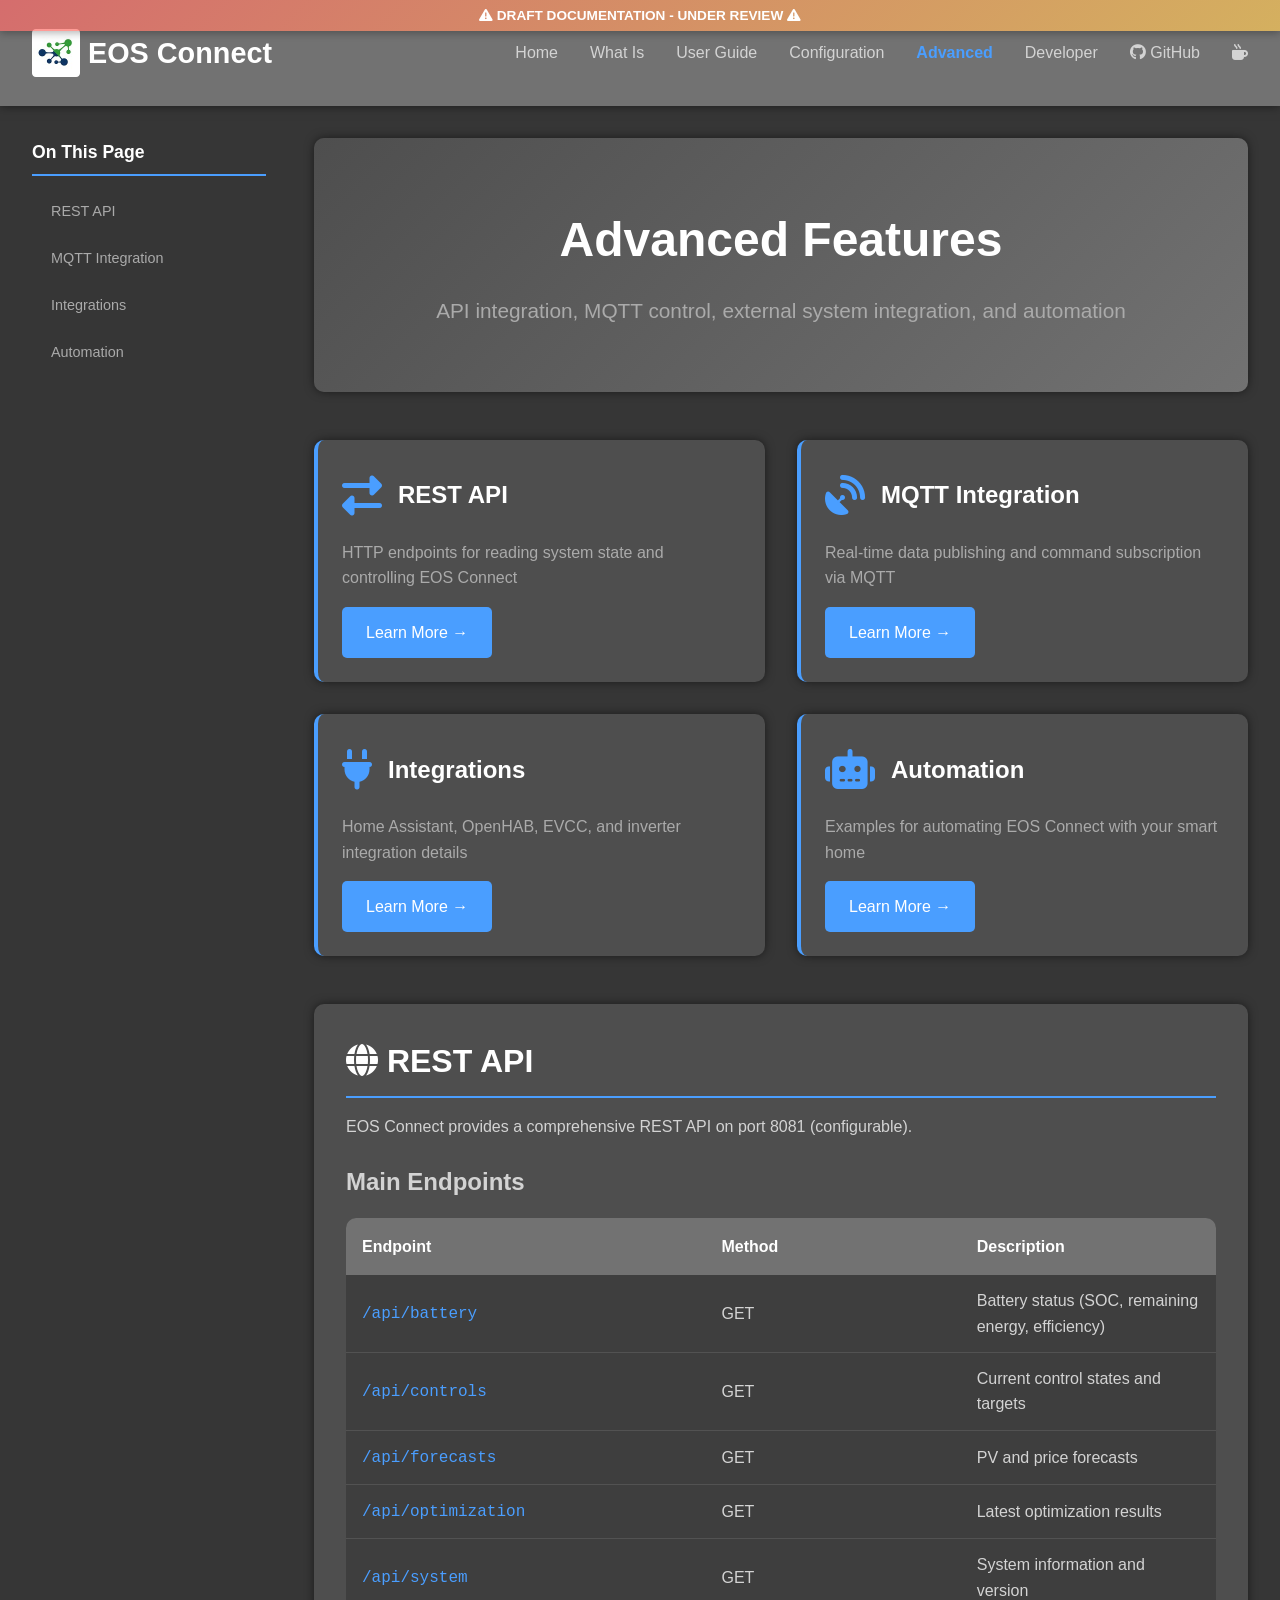
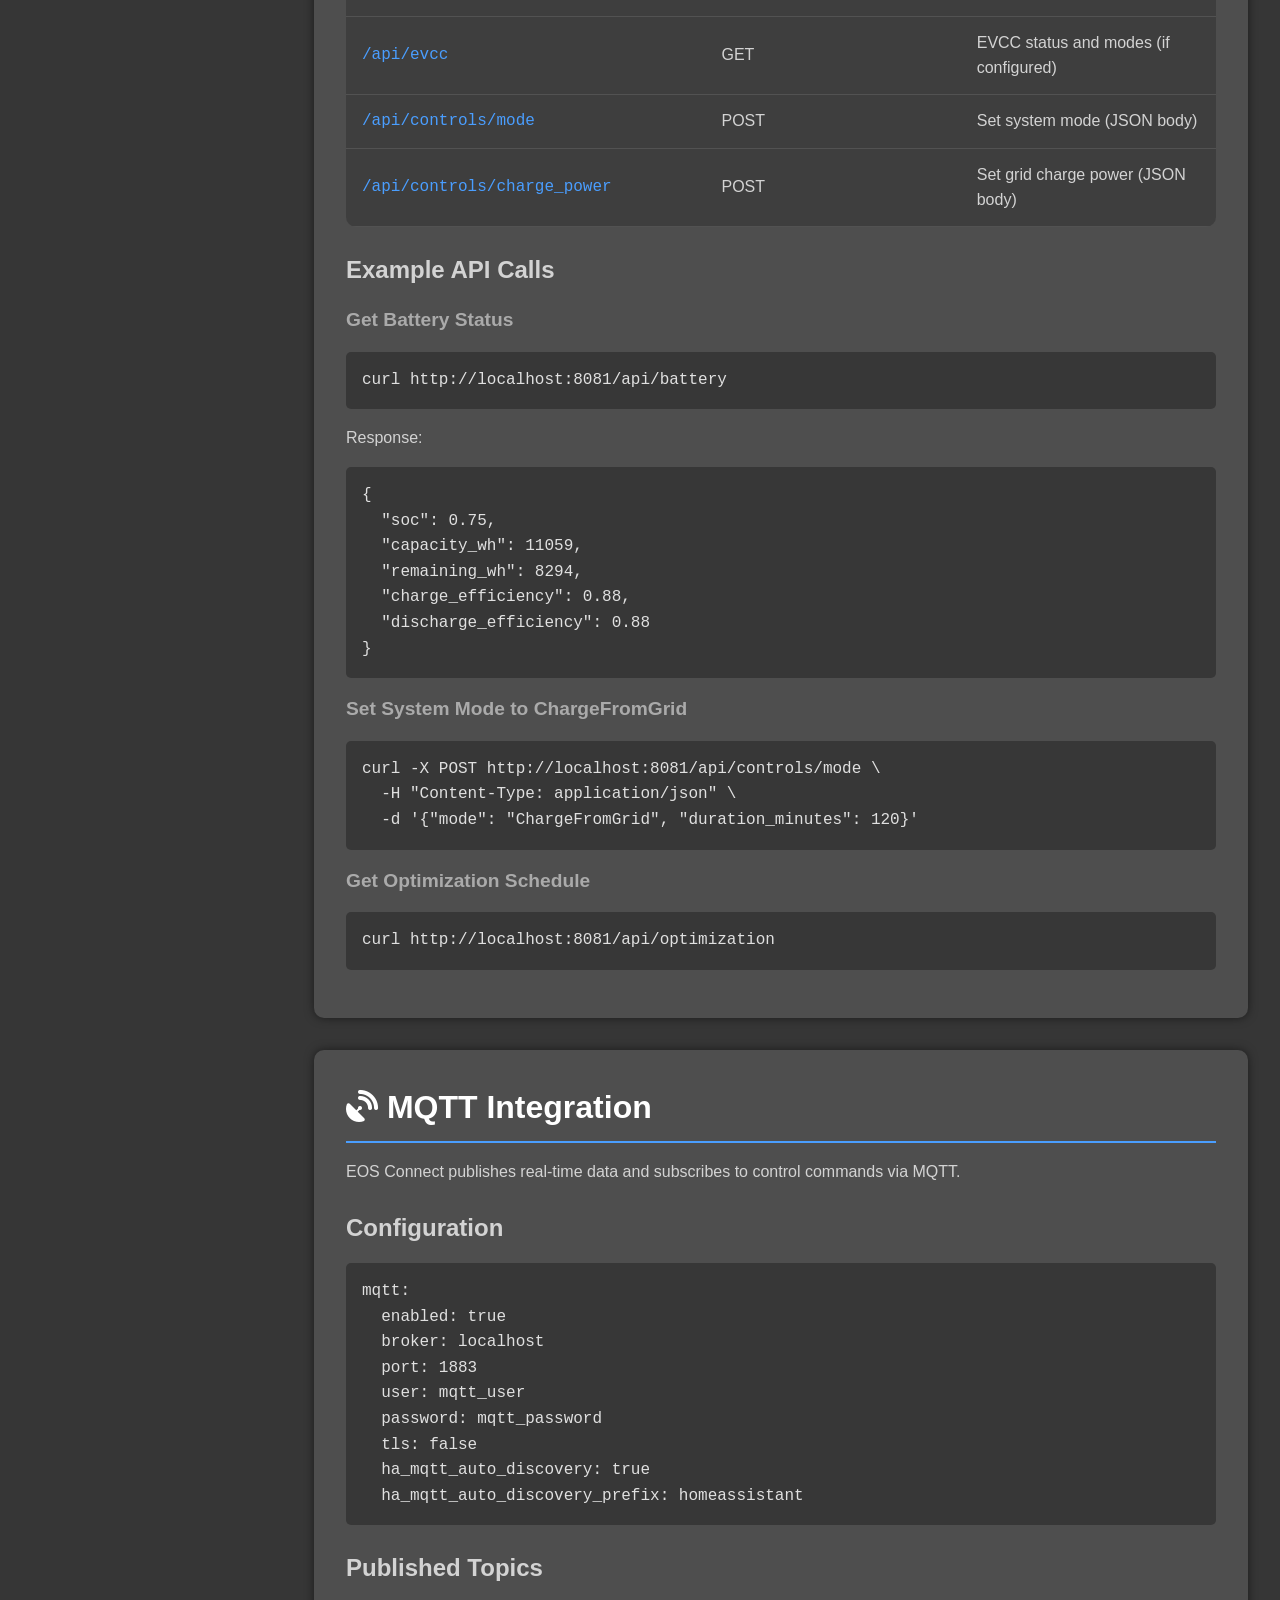
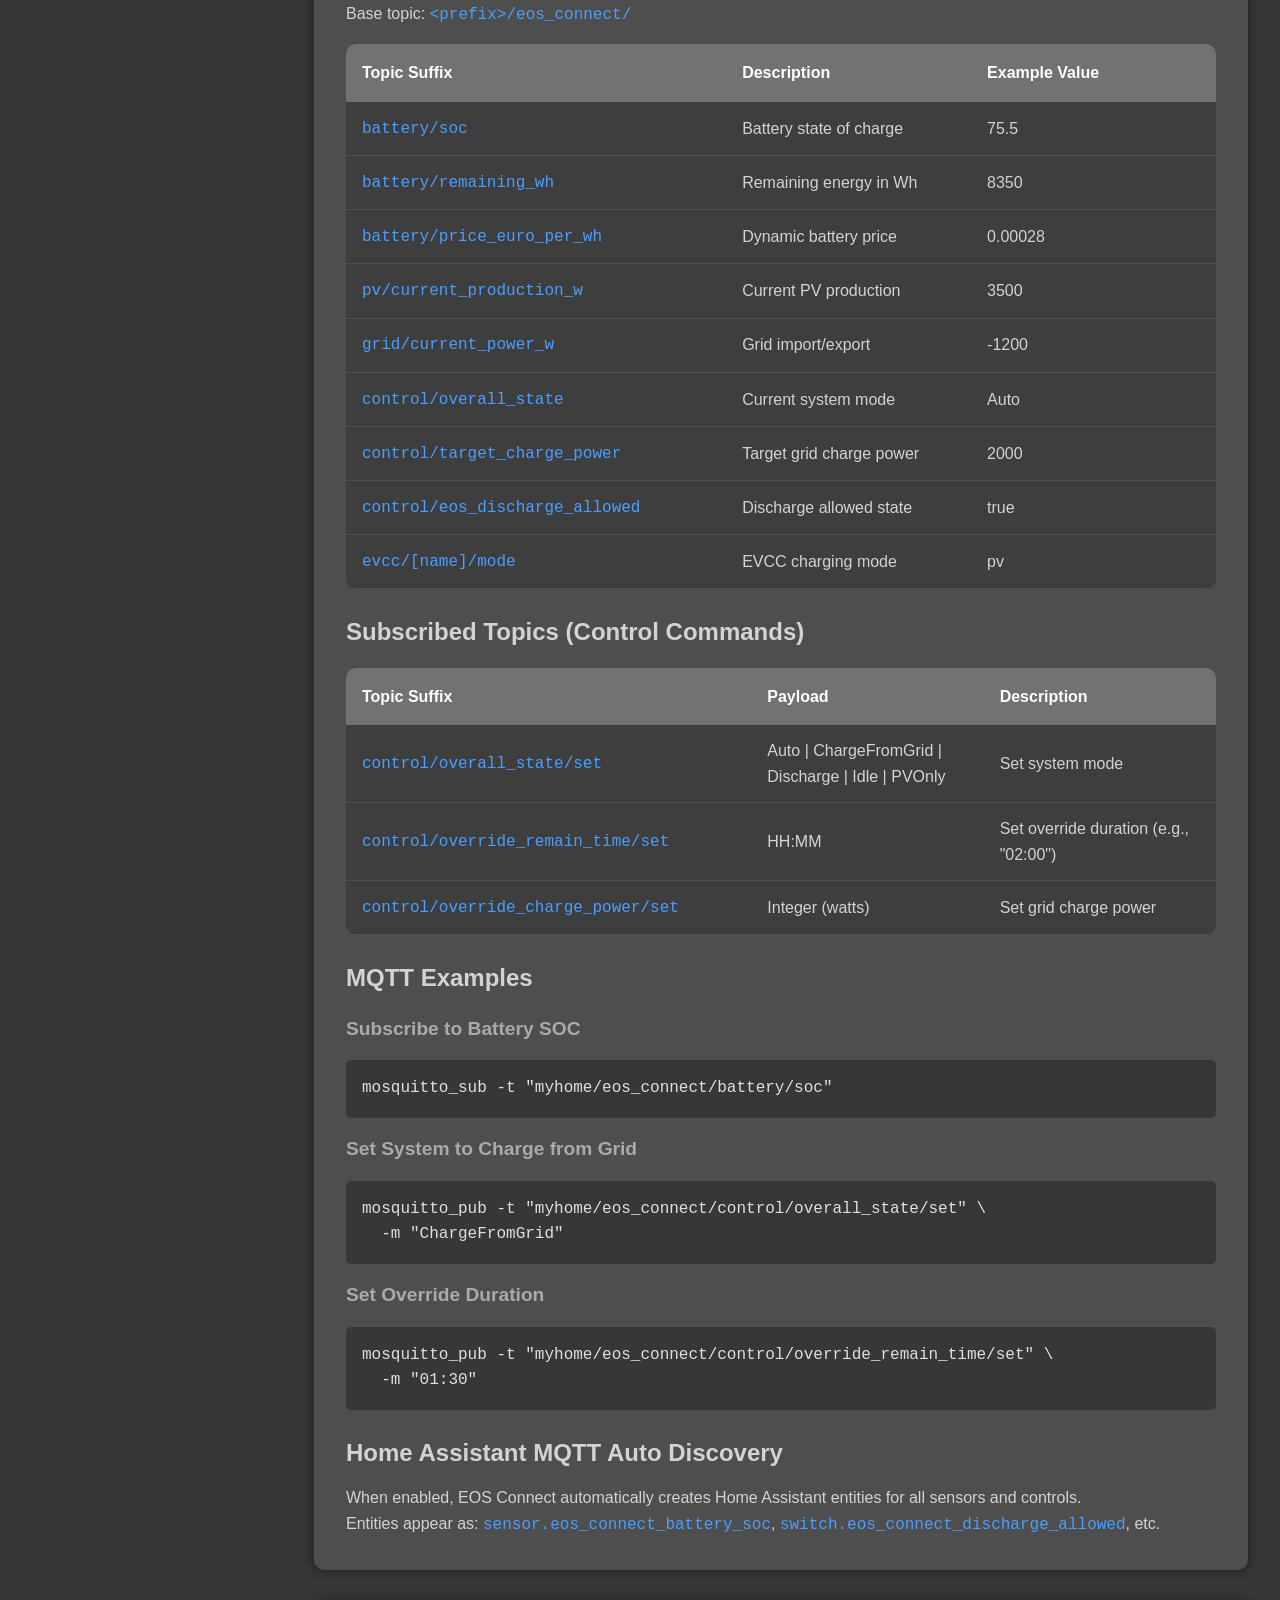
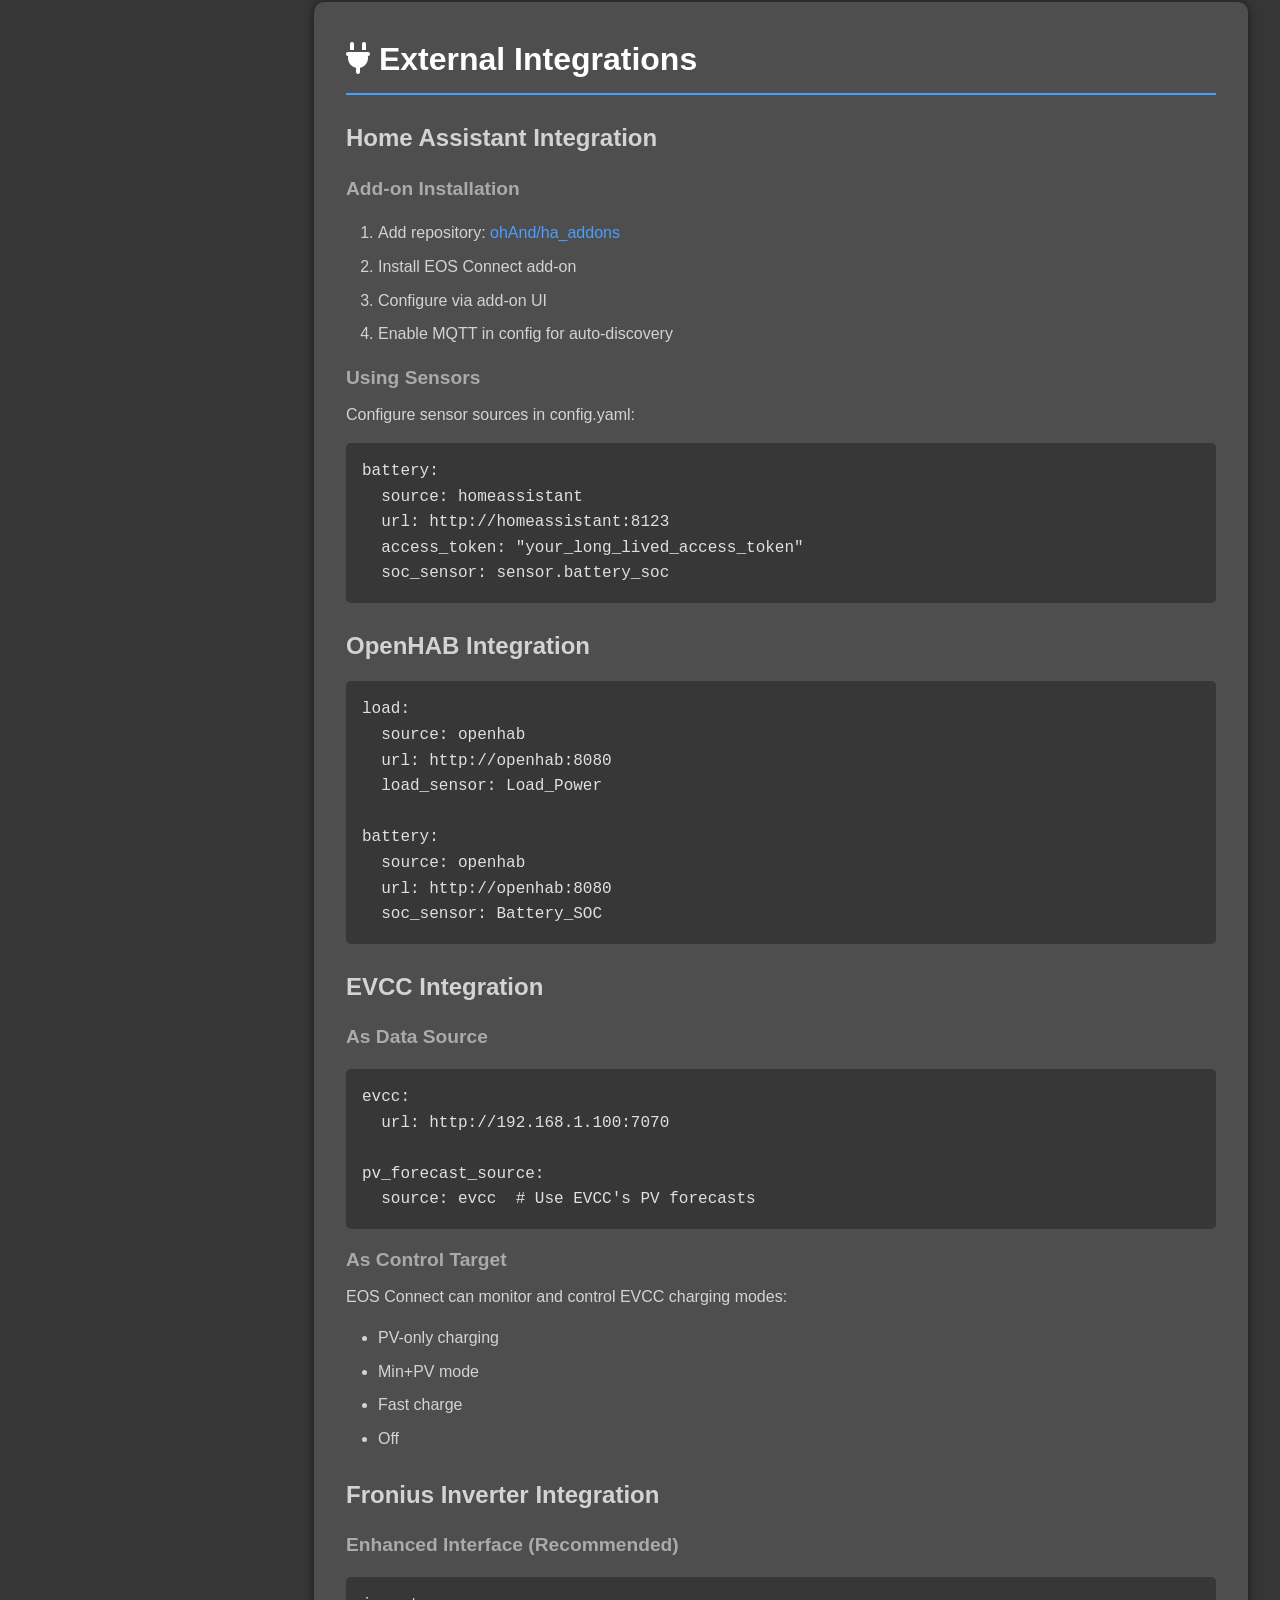
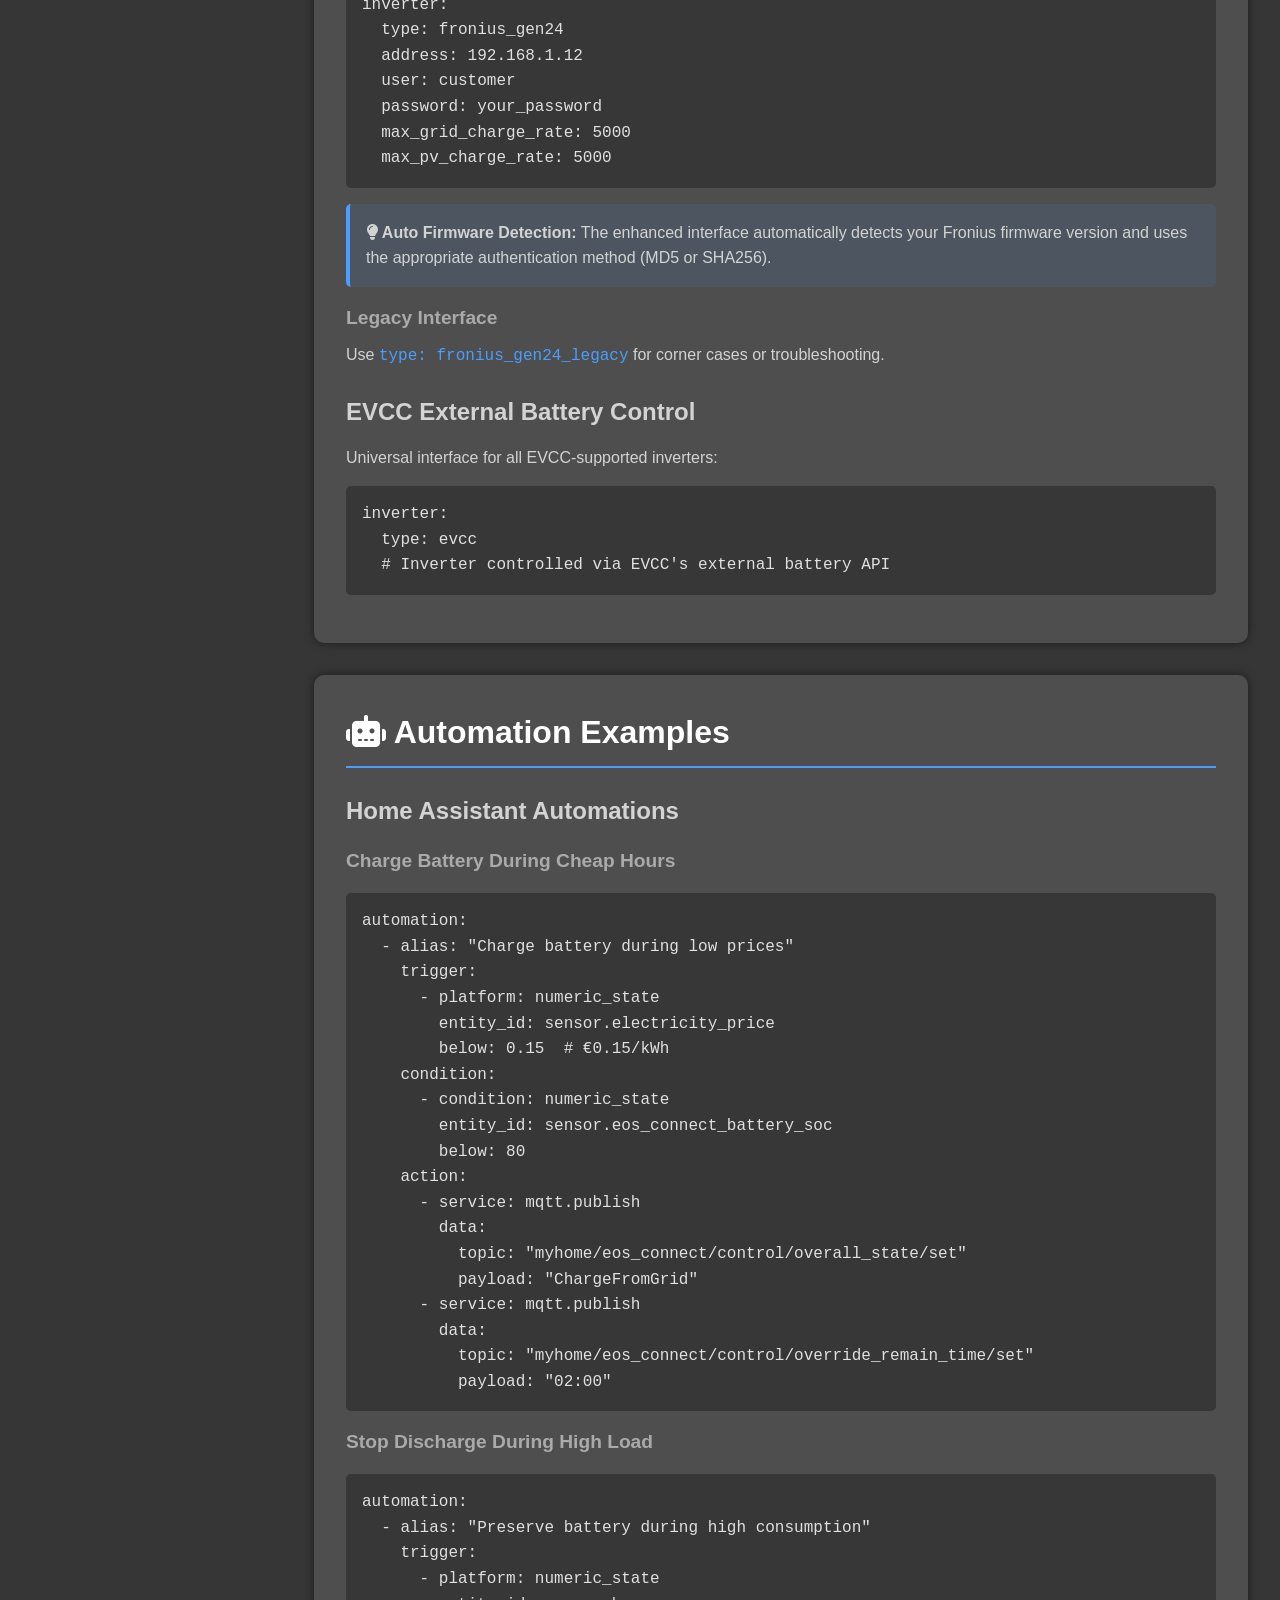
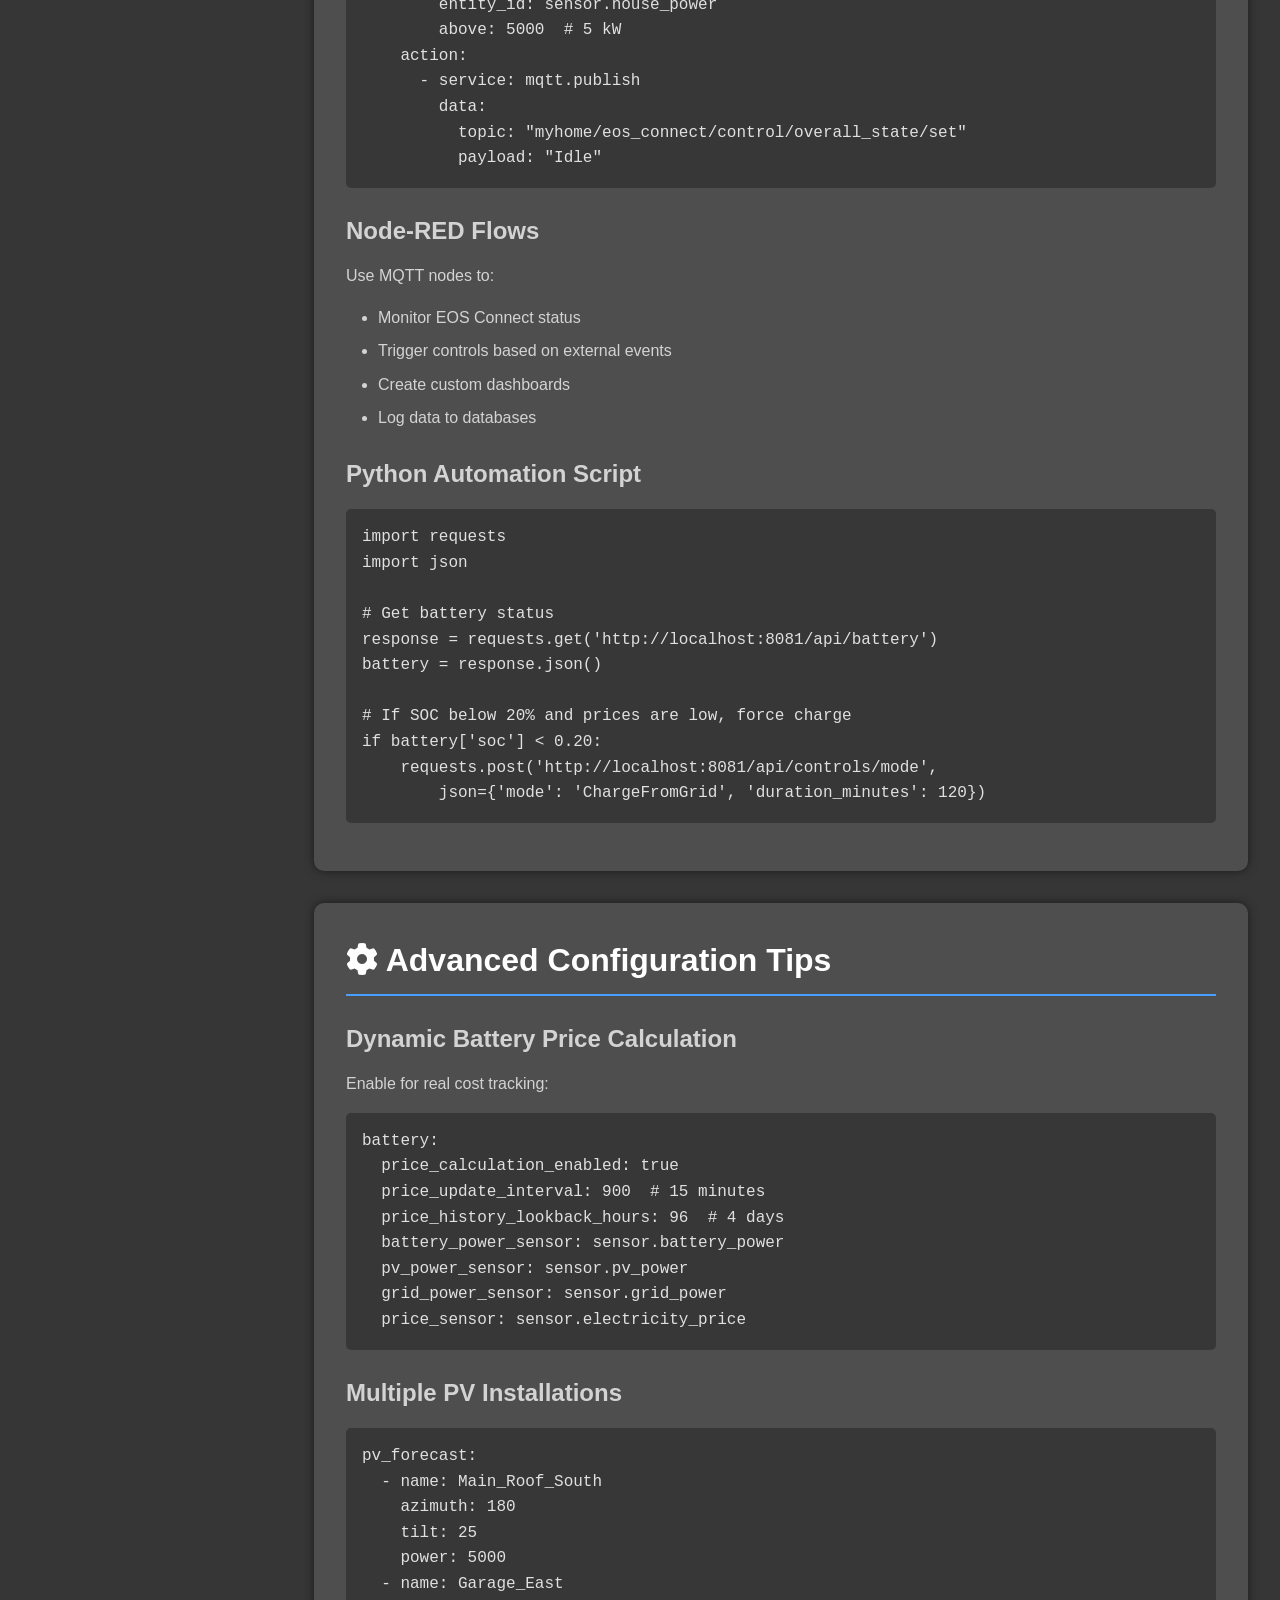
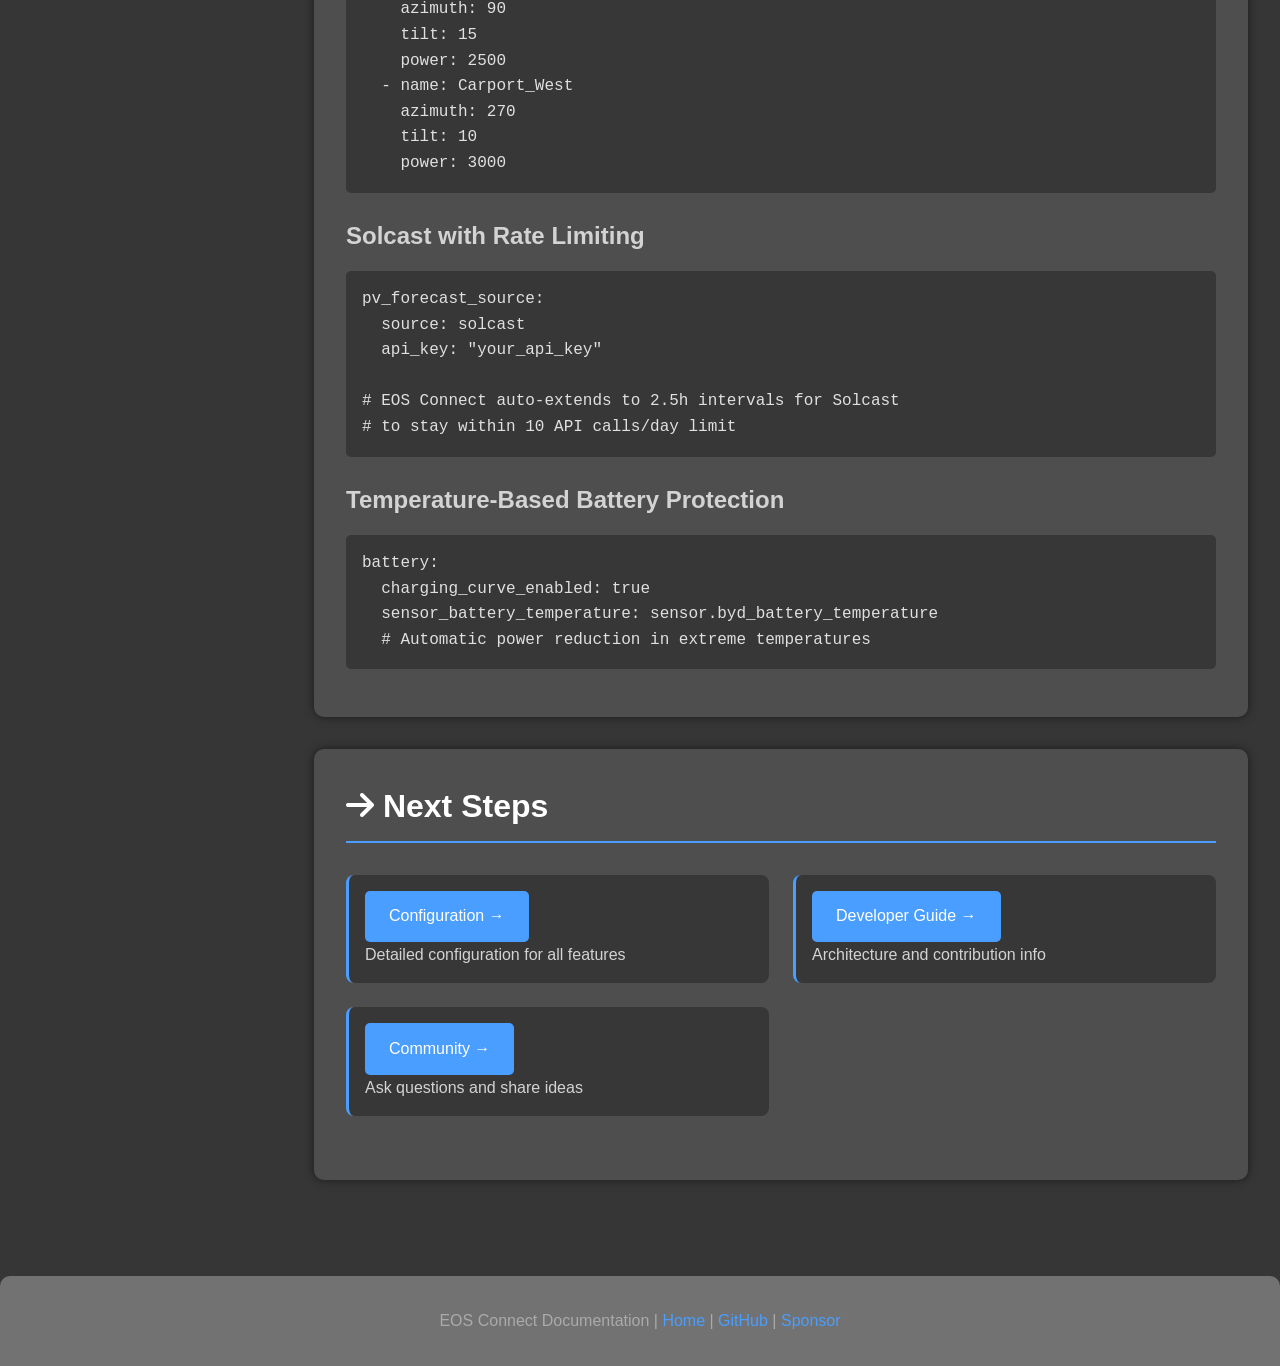
==== docs/advanced/index.html @ 843c7c3b "Add user guide and "What is" documentation for EOS Connect - Created a comprehensive user guide (ind" ====
<!DOCTYPE html>
<html lang="en">
<head>
    <meta charset="UTF-8">
    <meta name="viewport" content="width=device-width, initial-scale=1.0">
    <title>Advanced Features - EOS Connect Documentation</title>
    <link rel="stylesheet" href="../assets/css/style.css">
    <link rel="stylesheet" href="https://cdnjs.cloudflare.com/ajax/libs/font-awesome/6.7.2/css/all.min.css">
</head>
<body>
    <!-- DRAFT BANNER - REMOVE WHEN FINALIZED -->
    <div class="draft-banner">
        <i class="fas fa-exclamation-triangle"></i> DRAFT DOCUMENTATION - UNDER REVIEW <i class="fas fa-exclamation-triangle"></i>
    </div>
    <!-- END DRAFT BANNER -->

    <nav class="nav-header">
        <div class="nav-container">
            <a href="../index.html" class="nav-logo"><img src="../assets/images/icon.png" alt="EOS Connect" style="height: 48px; vertical-align: middle; margin-right: 8px;">EOS Connect</a>
            <ul class="nav-menu">
                <li><a href="../index.html">Home</a></li>
                <li><a href="../what-is/index.html">What Is</a></li>
                <li><a href="../user-guide/index.html">User Guide</a></li>
                <li><a href="../user-guide/configuration.html">Configuration</a></li>
                <li><a href="index.html" class="active">Advanced</a></li>
                <li><a href="../developer/index.html">Developer</a></li>
                <li><a href="https://github.com/ohAnd/EOS_connect" target="_blank"><i class="fab fa-github"></i> GitHub</a></li>
                <li><a href="https://github.com/sponsors/ohAnd" target="_blank" title="Sponsor the project"><i class="fas fa-mug-hot"></i></a></li>
            </ul>
        </div>
    </nav>

    <div class="container">
        <div class="page-wrapper">
            <aside class="toc-sidebar">
                <h3>On This Page</h3>
                <nav class="toc-nav">
                    <a href="#rest-api" class="toc-link">REST API</a>
                    <a href="#mqtt" class="toc-link">MQTT Integration</a>
                    <a href="#integrations" class="toc-link">Integrations</a>
                    <a href="#automation" class="toc-link">Automation</a>
                </nav>
            </aside>

            <main class="main-content">
        <div class="hero">
            <h1>Advanced Features</h1>
            <p>API integration, MQTT control, external system integration, and automation</p>
        </div>

        <!-- Navigation Blocks -->
        <div class="main-blocks">
            <div class="block-card">
                <div class="card-header">
                    <div class="icon"><i class="fas fa-exchange-alt"></i></div>
                    <h3>REST API</h3>
                </div>
                <p>HTTP endpoints for reading system state and controlling EOS Connect</p>
                <a href="#rest-api" class="btn">Learn More →</a>
            </div>
            <div class="block-card">
                <div class="card-header">
                    <div class="icon"><i class="fas fa-satellite-dish"></i></div>
                    <h3>MQTT Integration</h3>
                </div>
                <p>Real-time data publishing and command subscription via MQTT</p>
                <a href="#mqtt" class="btn">Learn More →</a>
            </div>
            <div class="block-card">
                <div class="card-header">
                    <div class="icon"><i class="fas fa-plug"></i></div>
                    <h3>Integrations</h3>
                </div>
                <p>Home Assistant, OpenHAB, EVCC, and inverter integration details</p>
                <a href="#integrations" class="btn">Learn More →</a>
            </div>
            <div class="block-card">
                <div class="card-header">
                    <div class="icon"><i class="fas fa-robot"></i></div>
                    <h3>Automation</h3>
                </div>
                <p>Examples for automating EOS Connect with your smart home</p>
                <a href="#automation" class="btn">Learn More →</a>
            </div>
        </div>

        <!-- REST API Section -->
        <div class="content-section" id="rest-api">
            <h2><i class="fas fa-globe"></i> REST API</h2>
            <p>EOS Connect provides a comprehensive REST API on port 8081 (configurable).</p>

            <h3>Main Endpoints</h3>
            <table>
                <thead>
                    <tr>
                        <th>Endpoint</th>
                        <th>Method</th>
                        <th>Description</th>
                    </tr>
                </thead>
                <tbody>
                    <tr>
                        <td><code>/api/battery</code></td>
                        <td>GET</td>
                        <td>Battery status (SOC, remaining energy, efficiency)</td>
                    </tr>
                    <tr>
                        <td><code>/api/controls</code></td>
                        <td>GET</td>
                        <td>Current control states and targets</td>
                    </tr>
                    <tr>
                        <td><code>/api/forecasts</code></td>
                        <td>GET</td>
                        <td>PV and price forecasts</td>
                    </tr>
                    <tr>
                        <td><code>/api/optimization</code></td>
                        <td>GET</td>
                        <td>Latest optimization results</td>
                    </tr>
                    <tr>
                        <td><code>/api/system</code></td>
                        <td>GET</td>
                        <td>System information and version</td>
                    </tr>
                    <tr>
                        <td><code>/api/evcc</code></td>
                        <td>GET</td>
                        <td>EVCC status and modes (if configured)</td>
                    </tr>
                    <tr>
                        <td><code>/api/controls/mode</code></td>
                        <td>POST</td>
                        <td>Set system mode (JSON body)</td>
                    </tr>
                    <tr>
                        <td><code>/api/controls/charge_power</code></td>
                        <td>POST</td>
                        <td>Set grid charge power (JSON body)</td>
                    </tr>
                </tbody>
            </table>

            <h3>Example API Calls</h3>
            <h4>Get Battery Status</h4>
            <pre><code>curl http://localhost:8081/api/battery</code></pre>
            <p>Response:</p>
            <pre><code>{
  "soc": 0.75,
  "capacity_wh": 11059,
  "remaining_wh": 8294,
  "charge_efficiency": 0.88,
  "discharge_efficiency": 0.88
}</code></pre>

            <h4>Set System Mode to ChargeFromGrid</h4>
            <pre><code>curl -X POST http://localhost:8081/api/controls/mode \
  -H "Content-Type: application/json" \
  -d '{"mode": "ChargeFromGrid", "duration_minutes": 120}'</code></pre>

            <h4>Get Optimization Schedule</h4>
            <pre><code>curl http://localhost:8081/api/optimization</code></pre>
        </div>

        <!-- MQTT Section -->
        <div class="content-section" id="mqtt">
            <h2><i class="fas fa-satellite-dish"></i> MQTT Integration</h2>
            <p>EOS Connect publishes real-time data and subscribes to control commands via MQTT.</p>

            <h3>Configuration</h3>
            <pre><code>mqtt:
  enabled: true
  broker: localhost
  port: 1883
  user: mqtt_user
  password: mqtt_password
  tls: false
  ha_mqtt_auto_discovery: true
  ha_mqtt_auto_discovery_prefix: homeassistant</code></pre>

            <h3>Published Topics</h3>
            <p>Base topic: <code>&lt;prefix&gt;/eos_connect/</code></p>

            <table>
                <thead>
                    <tr>
                        <th>Topic Suffix</th>
                        <th>Description</th>
                        <th>Example Value</th>
                    </tr>
                </thead>
                <tbody>
                    <tr>
                        <td><code>battery/soc</code></td>
                        <td>Battery state of charge</td>
                        <td>75.5</td>
                    </tr>
                    <tr>
                        <td><code>battery/remaining_wh</code></td>
                        <td>Remaining energy in Wh</td>
                        <td>8350</td>
                    </tr>
                    <tr>
                        <td><code>battery/price_euro_per_wh</code></td>
                        <td>Dynamic battery price</td>
                        <td>0.00028</td>
                    </tr>
                    <tr>
                        <td><code>pv/current_production_w</code></td>
                        <td>Current PV production</td>
                        <td>3500</td>
                    </tr>
                    <tr>
                        <td><code>grid/current_power_w</code></td>
                        <td>Grid import/export</td>
                        <td>-1200</td>
                    </tr>
                    <tr>
                        <td><code>control/overall_state</code></td>
                        <td>Current system mode</td>
                        <td>Auto</td>
                    </tr>
                    <tr>
                        <td><code>control/target_charge_power</code></td>
                        <td>Target grid charge power</td>
                        <td>2000</td>
                    </tr>
                    <tr>
                        <td><code>control/eos_discharge_allowed</code></td>
                        <td>Discharge allowed state</td>
                        <td>true</td>
                    </tr>
                    <tr>
                        <td><code>evcc/[name]/mode</code></td>
                        <td>EVCC charging mode</td>
                        <td>pv</td>
                    </tr>
                </tbody>
            </table>

            <h3>Subscribed Topics (Control Commands)</h3>
            <table>
                <thead>
                    <tr>
                        <th>Topic Suffix</th>
                        <th>Payload</th>
                        <th>Description</th>
                    </tr>
                </thead>
                <tbody>
                    <tr>
                        <td><code>control/overall_state/set</code></td>
                        <td>Auto | ChargeFromGrid | Discharge | Idle | PVOnly</td>
                        <td>Set system mode</td>
                    </tr>
                    <tr>
                        <td><code>control/override_remain_time/set</code></td>
                        <td>HH:MM</td>
                        <td>Set override duration (e.g., "02:00")</td>
                    </tr>
                    <tr>
                        <td><code>control/override_charge_power/set</code></td>
                        <td>Integer (watts)</td>
                        <td>Set grid charge power</td>
                    </tr>
                </tbody>
            </table>

            <h3>MQTT Examples</h3>
            <h4>Subscribe to Battery SOC</h4>
            <pre><code>mosquitto_sub -t "myhome/eos_connect/battery/soc"</code></pre>

            <h4>Set System to Charge from Grid</h4>
            <pre><code>mosquitto_pub -t "myhome/eos_connect/control/overall_state/set" \
  -m "ChargeFromGrid"</code></pre>

            <h4>Set Override Duration</h4>
            <pre><code>mosquitto_pub -t "myhome/eos_connect/control/override_remain_time/set" \
  -m "01:30"</code></pre>

            <h3>Home Assistant MQTT Auto Discovery</h3>
            <p>When enabled, EOS Connect automatically creates Home Assistant entities for all sensors and controls.</p>
            <p>Entities appear as: <code>sensor.eos_connect_battery_soc</code>, <code>switch.eos_connect_discharge_allowed</code>, etc.</p>
        </div>

        <!-- Integrations Section -->
        <div class="content-section" id="integrations">
            <h2><i class="fas fa-plug"></i> External Integrations</h2>

            <h3>Home Assistant Integration</h3>
            <h4>Add-on Installation</h4>
            <ol>
                <li>Add repository: <a href="https://github.com/ohAnd/ha_addons" target="_blank">ohAnd/ha_addons</a></li>
                <li>Install EOS Connect add-on</li>
                <li>Configure via add-on UI</li>
                <li>Enable MQTT in config for auto-discovery</li>
            </ol>

            <h4>Using Sensors</h4>
            <p>Configure sensor sources in config.yaml:</p>
            <pre><code>battery:
  source: homeassistant
  url: http://homeassistant:8123
  access_token: "your_long_lived_access_token"
  soc_sensor: sensor.battery_soc</code></pre>

            <h3>OpenHAB Integration</h3>
            <pre><code>load:
  source: openhab
  url: http://openhab:8080
  load_sensor: Load_Power

battery:
  source: openhab
  url: http://openhab:8080
  soc_sensor: Battery_SOC</code></pre>

            <h3>EVCC Integration</h3>
            <h4>As Data Source</h4>
            <pre><code>evcc:
  url: http://192.168.1.100:7070

pv_forecast_source:
  source: evcc  # Use EVCC's PV forecasts</code></pre>

            <h4>As Control Target</h4>
            <p>EOS Connect can monitor and control EVCC charging modes:</p>
            <ul>
                <li>PV-only charging</li>
                <li>Min+PV mode</li>
                <li>Fast charge</li>
                <li>Off</li>
            </ul>

            <h3>Fronius Inverter Integration</h3>
            <h4>Enhanced Interface (Recommended)</h4>
            <pre><code>inverter:
  type: fronius_gen24
  address: 192.168.1.12
  user: customer
  password: your_password
  max_grid_charge_rate: 5000
  max_pv_charge_rate: 5000</code></pre>

            <div class="alert alert-info">
                <strong><i class="fas fa-lightbulb"></i> Auto Firmware Detection:</strong> The enhanced interface automatically detects your Fronius firmware version and uses the appropriate authentication method (MD5 or SHA256).
            </div>

            <h4>Legacy Interface</h4>
            <p>Use <code>type: fronius_gen24_legacy</code> for corner cases or troubleshooting.</p>

            <h3>EVCC External Battery Control</h3>
            <p>Universal interface for all EVCC-supported inverters:</p>
            <pre><code>inverter:
  type: evcc
  # Inverter controlled via EVCC's external battery API</code></pre>
        </div>

        <!-- Automation Examples -->
        <div class="content-section" id="automation">
            <h2><i class="fas fa-robot"></i> Automation Examples</h2>

            <h3>Home Assistant Automations</h3>

            <h4>Charge Battery During Cheap Hours</h4>
            <pre><code>automation:
  - alias: "Charge battery during low prices"
    trigger:
      - platform: numeric_state
        entity_id: sensor.electricity_price
        below: 0.15  # €0.15/kWh
    condition:
      - condition: numeric_state
        entity_id: sensor.eos_connect_battery_soc
        below: 80
    action:
      - service: mqtt.publish
        data:
          topic: "myhome/eos_connect/control/overall_state/set"
          payload: "ChargeFromGrid"
      - service: mqtt.publish
        data:
          topic: "myhome/eos_connect/control/override_remain_time/set"
          payload: "02:00"</code></pre>

            <h4>Stop Discharge During High Load</h4>
            <pre><code>automation:
  - alias: "Preserve battery during high consumption"
    trigger:
      - platform: numeric_state
        entity_id: sensor.house_power
        above: 5000  # 5 kW
    action:
      - service: mqtt.publish
        data:
          topic: "myhome/eos_connect/control/overall_state/set"
          payload: "Idle"</code></pre>

            <h3>Node-RED Flows</h3>
            <p>Use MQTT nodes to:</p>
            <ul>
                <li>Monitor EOS Connect status</li>
                <li>Trigger controls based on external events</li>
                <li>Create custom dashboards</li>
                <li>Log data to databases</li>
            </ul>

            <h3>Python Automation Script</h3>
            <pre><code>import requests
import json

# Get battery status
response = requests.get('http://localhost:8081/api/battery')
battery = response.json()

# If SOC below 20% and prices are low, force charge
if battery['soc'] < 0.20:
    requests.post('http://localhost:8081/api/controls/mode',
        json={'mode': 'ChargeFromGrid', 'duration_minutes': 120})</code></pre>
        </div>

        <!-- Advanced Configuration -->
        <div class="content-section">
            <h2><i class="fas fa-cog"></i> Advanced Configuration Tips</h2>

            <h3>Dynamic Battery Price Calculation</h3>
            <p>Enable for real cost tracking:</p>
            <pre><code>battery:
  price_calculation_enabled: true
  price_update_interval: 900  # 15 minutes
  price_history_lookback_hours: 96  # 4 days
  battery_power_sensor: sensor.battery_power
  pv_power_sensor: sensor.pv_power
  grid_power_sensor: sensor.grid_power
  price_sensor: sensor.electricity_price</code></pre>

            <h3>Multiple PV Installations</h3>
            <pre><code>pv_forecast:
  - name: Main_Roof_South
    azimuth: 180
    tilt: 25
    power: 5000
  - name: Garage_East
    azimuth: 90
    tilt: 15
    power: 2500
  - name: Carport_West
    azimuth: 270
    tilt: 10
    power: 3000</code></pre>

            <h3>Solcast with Rate Limiting</h3>
            <pre><code>pv_forecast_source:
  source: solcast
  api_key: "your_api_key"

# EOS Connect auto-extends to 2.5h intervals for Solcast
# to stay within 10 API calls/day limit</code></pre>

            <h3>Temperature-Based Battery Protection</h3>
            <pre><code>battery:
  charging_curve_enabled: true
  sensor_battery_temperature: sensor.byd_battery_temperature
  # Automatic power reduction in extreme temperatures</code></pre>
        </div>

        <!-- Next Steps -->
        <div class="content-section">
            <h2><i class="fas fa-arrow-right"></i> Next Steps</h2>
            <div class="feature-grid">
                <div class="feature-item">
                    <a href="../user-guide/configuration.html" class="btn-primary">Configuration →</a>
                    <p>Detailed configuration for all features</p>
                </div>
                <div class="feature-item">
                    <a href="../developer/index.html" class="btn-primary">Developer Guide →</a>
                    <p>Architecture and contribution info</p>
                </div>
                <div class="feature-item">
                    <a href="https://github.com/ohAnd/EOS_connect/discussions" class="btn-primary" target="_blank">Community →</a>
                    <p>Ask questions and share ideas</p>
                </div>
            </div>
        </div>
            </main>
        </div>
    </div>

    <!-- Footer -->
    <footer class="footer">
        <p>EOS Connect Documentation | <a href="../index.html">Home</a> | <a href="https://github.com/ohAnd/EOS_connect">GitHub</a> | <a href="https://github.com/sponsors/ohAnd">Sponsor</a></p>
    </footer>

    <!-- Scroll spy for TOC -->
    <script>
        const sections = document.querySelectorAll('.content-section[id]');
        const tocLinks = document.querySelectorAll('.toc-link');

        function highlightTOC() {
            let current = '';
            sections.forEach(section => {
                const sectionTop = section.offsetTop;
                if (pageYOffset >= sectionTop - 100) {
                    current = section.getAttribute('id');
                }
            });

            tocLinks.forEach(link => {
                link.classList.remove('active');
                if (link.getAttribute('href') === '#' + current) {
                    link.classList.add('active');
                }
            });
        }

        window.addEventListener('scroll', highlightTOC);
        highlightTOC();
    </script>
</body>
</html>
---- docs/assets/css/style.css ----
/* EOS Connect Documentation Styles */
/* Matching the application's dark theme design */

:root {
    --bg-primary: rgb(54, 54, 54);
    --bg-secondary: rgb(78, 78, 78);
    --bg-tertiary: rgb(114, 114, 114);
    --text-primary: lightgray;
    --text-secondary: #aaa;
    --accent-color: #4a9eff;
    --accent-hover: #6bb3ff;
    --border-radius: 10px;
    --box-shadow: 0 0 10px rgba(0, 0, 0, 0.5);
    --warning-color: rgb(241, 177, 0);
    --success-color: #4caf50;
    --danger-color: #f44336;
}

* {
    margin: 0;
    padding: 0;
    box-sizing: border-box;
}

body {
    font-family: 'Segoe UI', Tahoma, Geneva, Verdana, sans-serif;
    background-color: var(--bg-primary);
    color: var(--text-primary);
    line-height: 1.6;
    margin: 0;
    padding: 0;
}

/* Navigation */
.nav-header {
    background-color: var(--bg-tertiary);
    padding: 1rem 2rem;
    box-shadow: var(--box-shadow);
    position: sticky;
    top: 0;
    z-index: 1000;
}

/* Draft Banner - Fixed overlay on top of header */
.draft-banner {
    background: linear-gradient(135deg, rgba(255, 107, 107, 0.7) 0%, rgba(254, 202, 87, 0.7) 100%);
    color: white;
    text-align: center;
    padding: 0.3rem;
    font-weight: 600;
    font-size: 0.85rem;
    box-shadow: 0 2px 8px rgba(0,0,0,0.3);
    position: fixed;
    top: 0;
    left: 0;
    right: 0;
    z-index: 9999;
    pointer-events: none; /* Allow clicking nav links underneath */
}

.nav-container {
    max-width: 1400px;
    margin: 0 auto;
    display: flex;
    justify-content: space-between;
    align-items: center;
}

.nav-logo {
    font-size: 1.8rem;
    font-weight: bold;
    color: white;
    text-decoration: none;
    display: flex;
    align-items: center;
}

.nav-logo:hover {
    color: var(--accent-color);
}

.nav-menu {
    display: flex;
    gap: 2rem;
    list-style: none;
}

.nav-menu a {
    color: var(--text-primary);
    text-decoration: none;
    font-size: 1rem;
    transition: color 0.3s;
}

.nav-menu a:hover {
    color: var(--accent-color);
}

/* Special hover for sponsor icon */
.nav-menu a[title="Sponsor the project"]:hover {
    color: #ffca28; /* Warm yellow/gold */
}

.nav-menu a.active {
    color: var(--accent-color);
    font-weight: 600;
    cursor: default;
    pointer-events: none;
}

/* Container */
.container {
    max-width: 1400px;
    margin: 2rem auto;
    padding: 0 2rem;
}

/* Page wrapper with TOC sidebar */
.page-wrapper {
    display: flex;
    gap: 2rem;
    position: relative;
}

.main-content {
    flex: 1;
    min-width: 0; /* Prevent flex overflow */
}

/* Table of Contents Sidebar */
.toc-sidebar {
    width: 250px;
    flex-shrink: 0;
    position: sticky;
    top: 7rem; /* Matches initial position (Header height + Container margin) */
    height: fit-content;
    max-height: calc(100vh - 8rem); /* Ensure it stays within viewport */
    overflow-y: auto;
    align-self: flex-start;
    padding-right: 1rem; /* Space for scrollbar if needed */
}

/* Custom scrollbar for TOC */
.toc-sidebar::-webkit-scrollbar {
    width: 4px;
}

.toc-sidebar::-webkit-scrollbar-thumb {
    background: var(--bg-tertiary);
    border-radius: 10px;
}

.toc-sidebar h3 {
    color: white;
    font-size: 1.1rem;
    margin-bottom: 1rem;
    padding-bottom: 0.5rem;
    border-bottom: 2px solid var(--accent-color);
}

.toc-nav {
    display: flex;
    flex-direction: column;
    gap: 0.5rem;
}

.toc-link {
    color: var(--text-secondary);
    text-decoration: none;
    padding: 0.5rem 1rem;
    border-left: 3px solid transparent;
    transition: all 0.3s;
    font-size: 0.9rem;
}

.toc-link:hover {
    color: var(--accent-color);
    background-color: rgba(74, 158, 255, 0.1);
    border-left-color: var(--accent-color);
}

.toc-link.active {
    color: var(--accent-color);
    background-color: rgba(74, 158, 255, 0.15);
    border-left-color: var(--accent-color);
    font-weight: 600;
}

/* Hero Section */
.hero {
    background: linear-gradient(135deg, var(--bg-secondary) 0%, var(--bg-tertiary) 100%);
    padding: 4rem 2rem;
    border-radius: var(--border-radius);
    box-shadow: var(--box-shadow);
    text-align: center;
    margin-bottom: 3rem;
}

.hero h1 {
    font-size: 3rem;
    color: white;
    margin-bottom: 1rem;
}

.hero p {
    font-size: 1.3rem;
    color: var(--text-secondary);
    max-width: 800px;
    margin: 0 auto;
}

/* 4 Main Blocks Grid */
.main-blocks {
    display: grid;
    grid-template-columns: repeat(2, 1fr);
    gap: 2rem;
    margin-bottom: 3rem;
    max-width: 1400px;
    margin-left: auto;
    margin-right: auto;
}

/* Responsive grid for navigation cards */
@media screen and (max-width: 900px) {
    .main-blocks {
        grid-template-columns: 1fr;
        max-width: 600px;
    }
}

.block-card {
    background-color: var(--bg-secondary);
    border-radius: var(--border-radius);
    padding: 1.5rem;
    box-shadow: var(--box-shadow);
    transition: transform 0.3s, box-shadow 0.3s;
    border-left: 4px solid var(--accent-color);
    display: flex;
    flex-direction: column;
}

.block-card:hover {
    transform: translateY(-5px);
    box-shadow: 0 5px 20px rgba(74, 158, 255, 0.3);
}

.block-card .icon {
    font-size: 2.5rem;
    color: var(--accent-color);
    margin-right: 1rem;
    flex-shrink: 0;
}

.block-card .card-header {
    display: flex;
    align-items: center;
    margin-bottom: 0.75rem;
}

.block-card h2,
.block-card h3 {
    color: white;
    margin: 0;
    font-size: 1.5rem;
}

.block-card p {
    color: var(--text-secondary);
    margin-bottom: 1rem;
    flex-grow: 1;
}

.block-card .btn {
    display: inline-block;
    padding: 0.8rem 1.5rem;
    background-color: var(--accent-color);
    color: white;
    text-decoration: none;
    border-radius: 5px;
    transition: background-color 0.3s;
    margin-top: auto;
    align-self: flex-start;
}

.block-card .btn:hover {
    background-color: var(--accent-hover);
}

/* Content Sections */
.content-section {
    background-color: var(--bg-secondary);
    border-radius: var(--border-radius);
    padding: 2rem;
    margin-bottom: 2rem;
    box-shadow: var(--box-shadow);
}

.content-section h2 {
    color: white;
    margin-bottom: 1rem;
    font-size: 2rem;
    border-bottom: 2px solid var(--accent-color);
    padding-bottom: 0.5rem;
}

.content-section h3 {
    color: var(--text-primary);
    margin-top: 1.5rem;
    margin-bottom: 0.8rem;
    font-size: 1.5rem;
}

.content-section h4 {
    color: var(--text-secondary);
    margin-top: 1rem;
    margin-bottom: 0.5rem;
    font-size: 1.2rem;
}

/* Code blocks */
pre {
    background-color: rgba(0, 0, 0, 0.3);
    border-radius: 5px;
    padding: 1rem;
    overflow-x: auto;
    margin: 1rem 0;
}

code {
    font-family: 'Courier New', monospace;
    color: #4a9eff;
}

pre code {
    color: #e0e0e0;
}

/* Tables */
table {
    width: 100%;
    border-collapse: collapse;
    margin: 1rem 0;
    background-color: rgba(0, 0, 0, 0.2);
    border-radius: var(--border-radius);
    overflow: hidden;
}

th {
    background-color: var(--bg-tertiary);
    color: white;
    padding: 1rem;
    text-align: left;
    width: 200px;
    min-width: 200px;
}

td {
    padding: 0.8rem 1rem;
    border-bottom: 1px solid rgba(255, 255, 255, 0.1);
}

tr:hover {
    background-color: rgba(255, 255, 255, 0.05);
}

/* Lists */
ul, ol {
    margin: 1rem 0;
    padding-left: 2rem;
}

li {
    margin: 0.5rem 0;
}

/* Links */
a {
    color: var(--accent-color);
    text-decoration: none;
}

a:hover {
    color: var(--accent-hover);
    text-decoration: underline;
}

/* Buttons */
.btn-primary {
    display: inline-block;
    padding: 0.8rem 1.5rem;
    background-color: var(--accent-color);
    color: white;
    border-radius: 5px;
    text-decoration: none;
    transition: background-color 0.3s;
    border: none;
    cursor: pointer;
}

.btn-primary:hover {
    background-color: var(--accent-hover);
    text-decoration: none;
}

/* Alert boxes */
.alert {
    padding: 1rem;
    border-radius: 5px;
    margin: 1rem 0;
    border-left: 4px solid;
}

.alert-info {
    background-color: rgba(74, 158, 255, 0.1);
    border-color: var(--accent-color);
}

.alert-warning {
    background-color: rgba(241, 177, 0, 0.1);
    border-color: var(--warning-color);
}

.alert-success {
    background-color: rgba(76, 175, 80, 0.1);
    border-color: var(--success-color);
}

.alert-danger {
    background-color: rgba(244, 67, 54, 0.1);
    border-color: var(--danger-color);
}

/* Feature grid */
.feature-grid {
    display: grid;
    grid-template-columns: repeat(2, 1fr);
    gap: 1.5rem;
    margin: 2rem 0;
    max-width: 1400px;
    margin-left: auto;
    margin-right: auto;
}

/* Responsive grid for feature items */
@media screen and (max-width: 900px) {
    .feature-grid {
        grid-template-columns: 1fr;
        max-width: 600px;
    }
}

.feature-item {
    background-color: rgba(0, 0, 0, 0.3);
    padding: 1rem;
    border-radius: 8px;
    border-left: 3px solid var(--accent-color);
    display: flex;
    flex-direction: column;
}

.feature-item h4 {
    color: white;
    margin: 0;
    display: flex;
    align-items: center;
    gap: 0.5rem;
    margin-bottom: 0.5rem;
}

.feature-item h4 i {
    font-size: 1.3rem;
    color: var(--accent-color);
}

.feature-item p {
    flex-grow: 1;
    margin: 0;
}

.feature-item .btn-primary {
    margin-top: auto;
    align-self: flex-start;
}

/* Sidebar */
.sidebar {
    background-color: var(--bg-secondary);
    border-radius: var(--border-radius);
    padding: 1.5rem;
    box-shadow: var(--box-shadow);
}

.sidebar h3 {
    color: white;
    margin-bottom: 1rem;
    font-size: 1.3rem;
}

.sidebar ul {
    list-style: none;
    padding: 0;
}

.sidebar li {
    margin: 0.5rem 0;
}

.sidebar a {
    display: block;
    padding: 0.5rem;
    border-radius: 5px;
    transition: background-color 0.3s;
}

.sidebar a:hover {
    background-color: rgba(74, 158, 255, 0.1);
    text-decoration: none;
}

/* Footer */
.footer {
    background-color: var(--bg-tertiary);
    padding: 2rem;
    text-align: center;
    margin-top: 4rem;
    border-radius: var(--border-radius) var(--border-radius) 0 0;
}

.footer p {
    color: var(--text-secondary);
}

/* Responsive Design */
@media (max-width: 1024px) {
    .page-wrapper {
        flex-direction: column;
    }

    .toc-sidebar {
        width: 100%;
        position: static;
        margin-bottom: 2rem;
    }

    .toc-nav {
        flex-direction: row;
        flex-wrap: wrap;
        gap: 1rem;
    }
}

@media (max-width: 768px) {
    .nav-menu {
        flex-direction: column;
        gap: 1rem;
        align-items: center;
        margin-top: 1rem;
    }

    .nav-container {
        flex-direction: column;
    }

    .container {
        padding: 0 1rem;
    }
}

/* Smooth scrolling */
html {
    scroll-behavior: smooth;
}

/* Selection */
::selection {
    background-color: var(--accent-color);
    color: white;
}
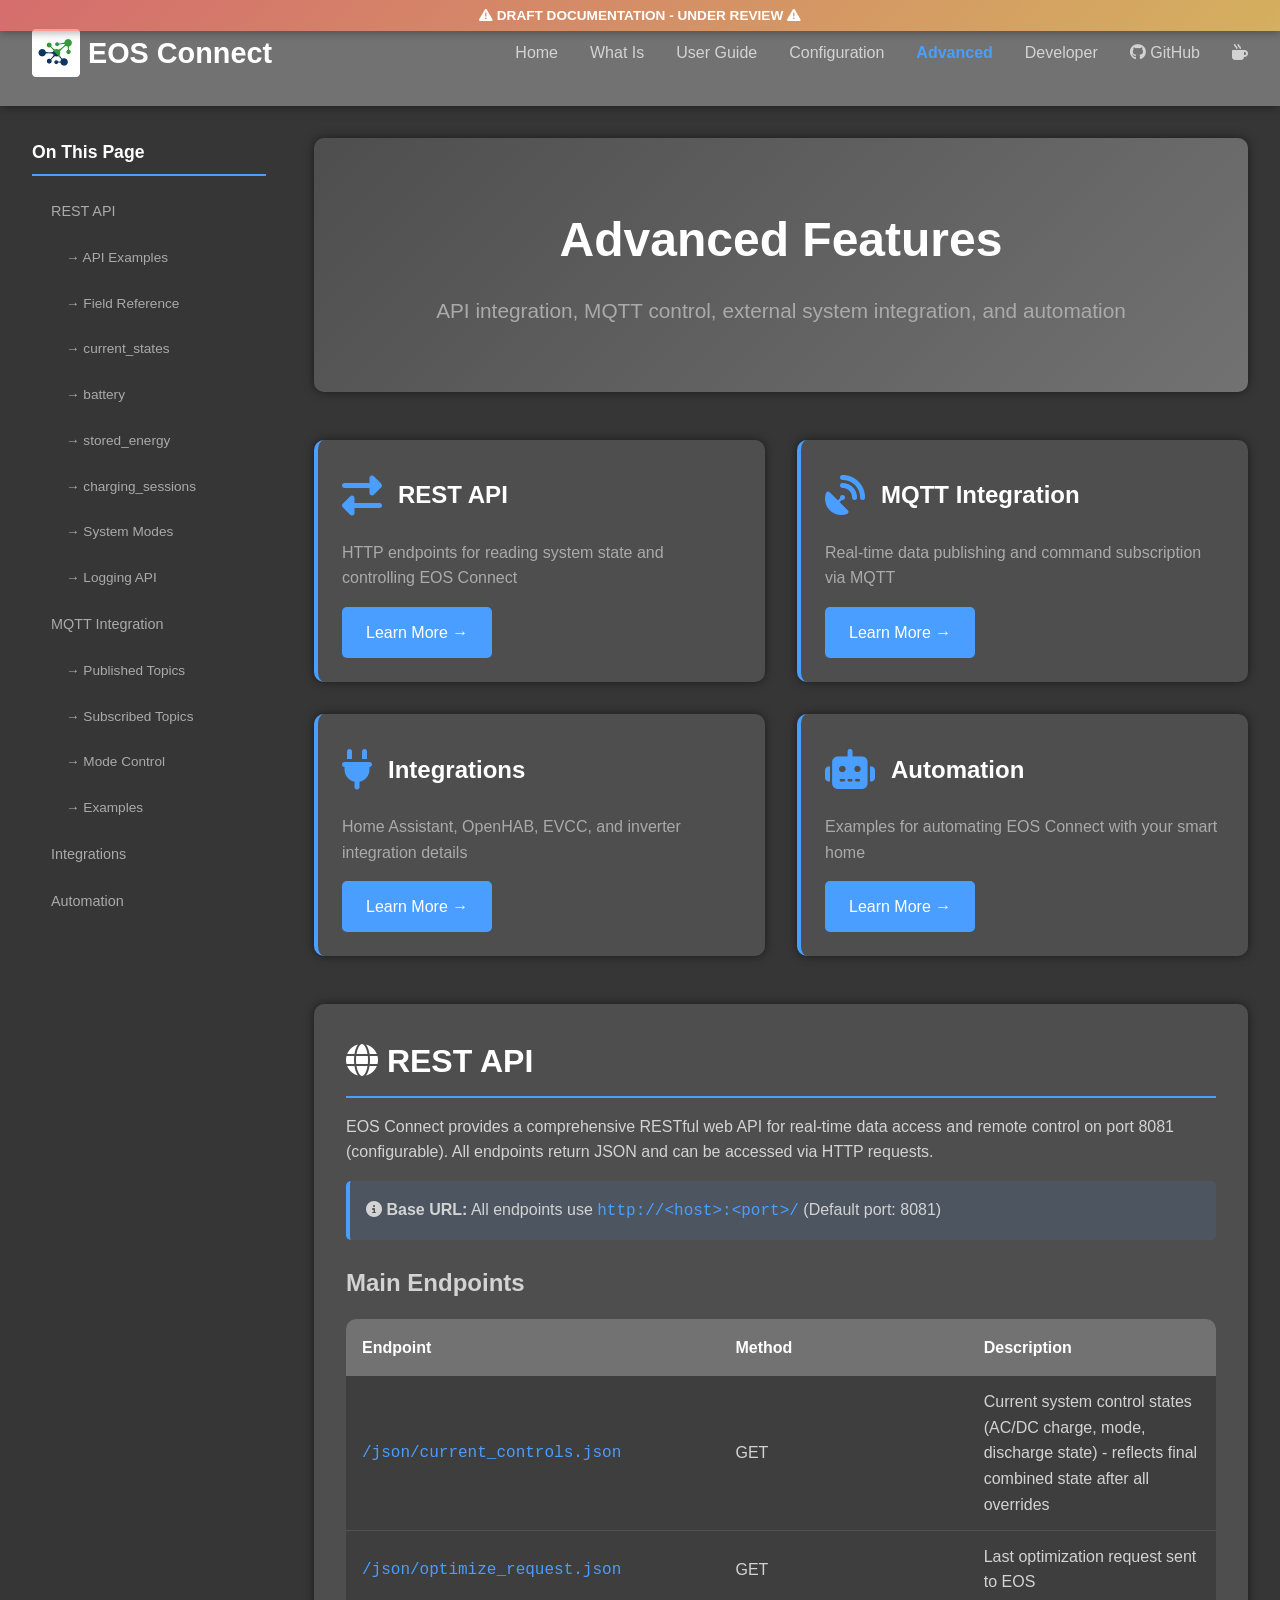
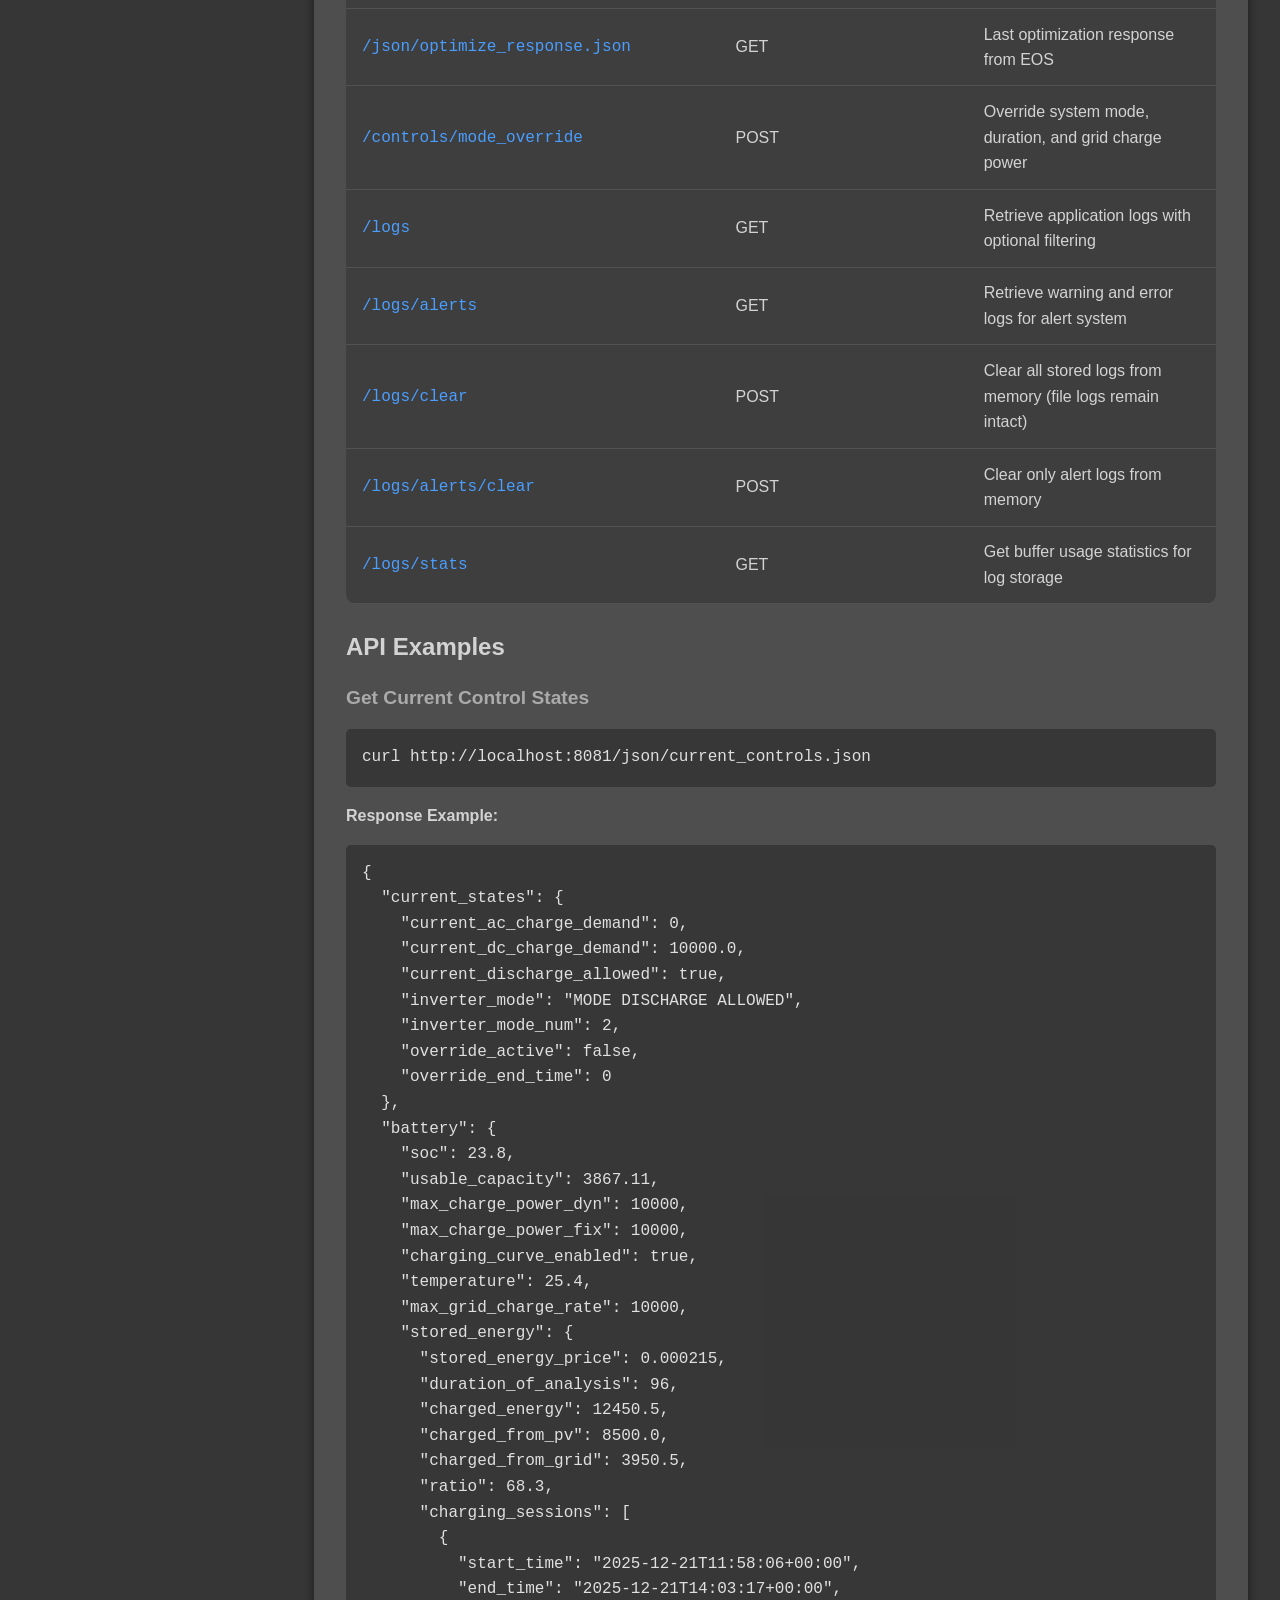
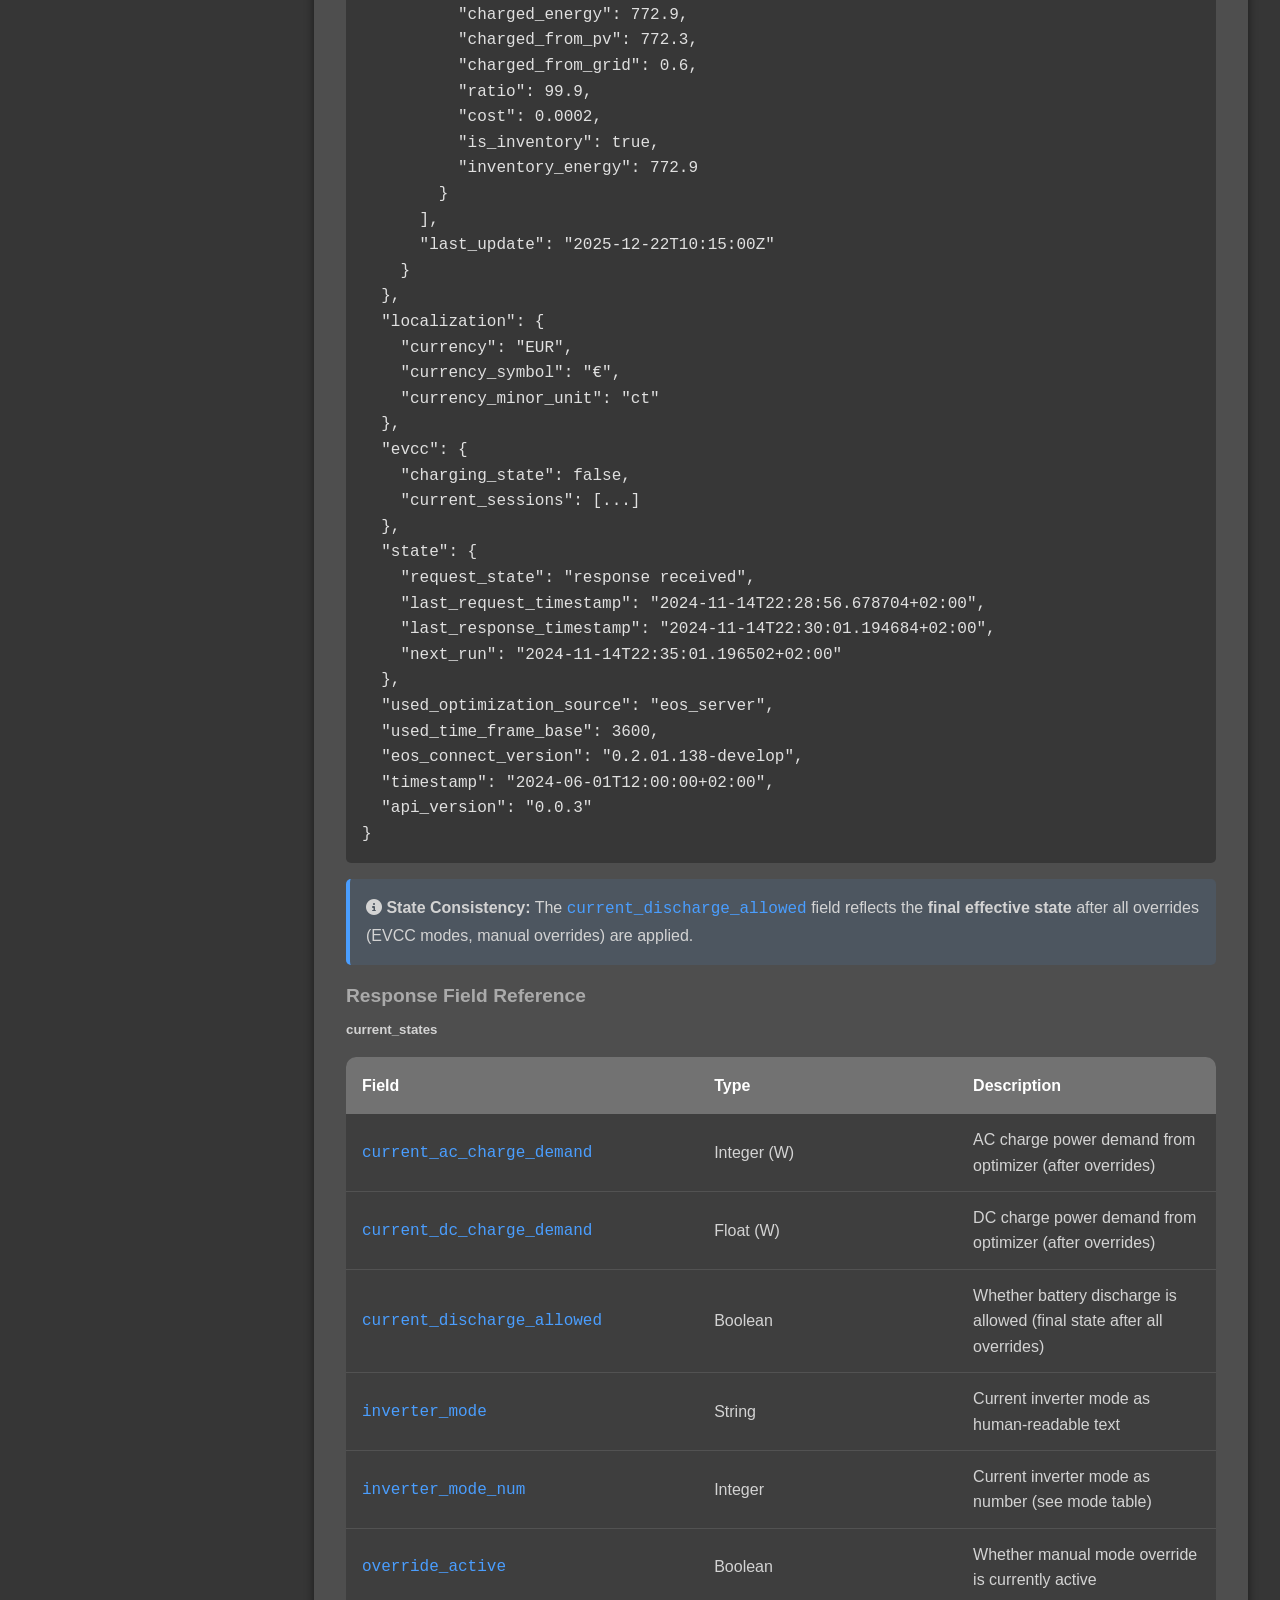
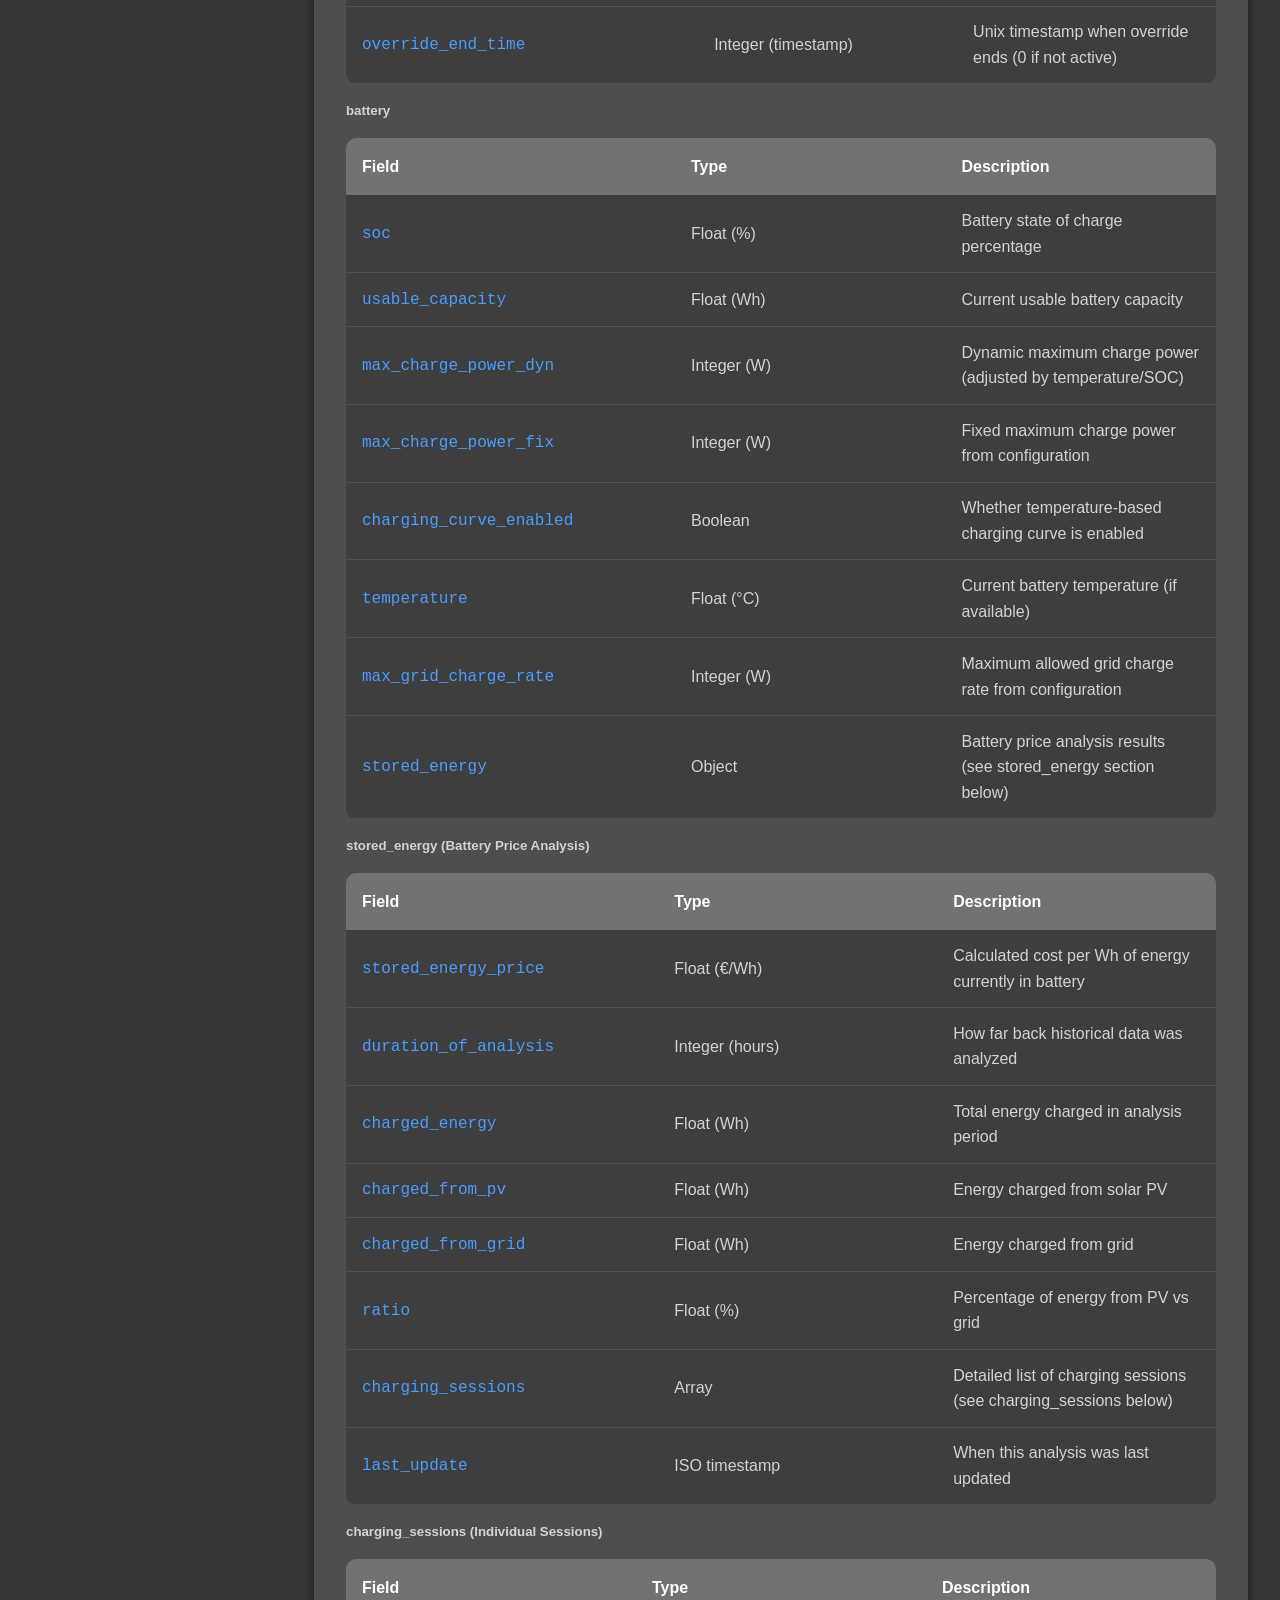
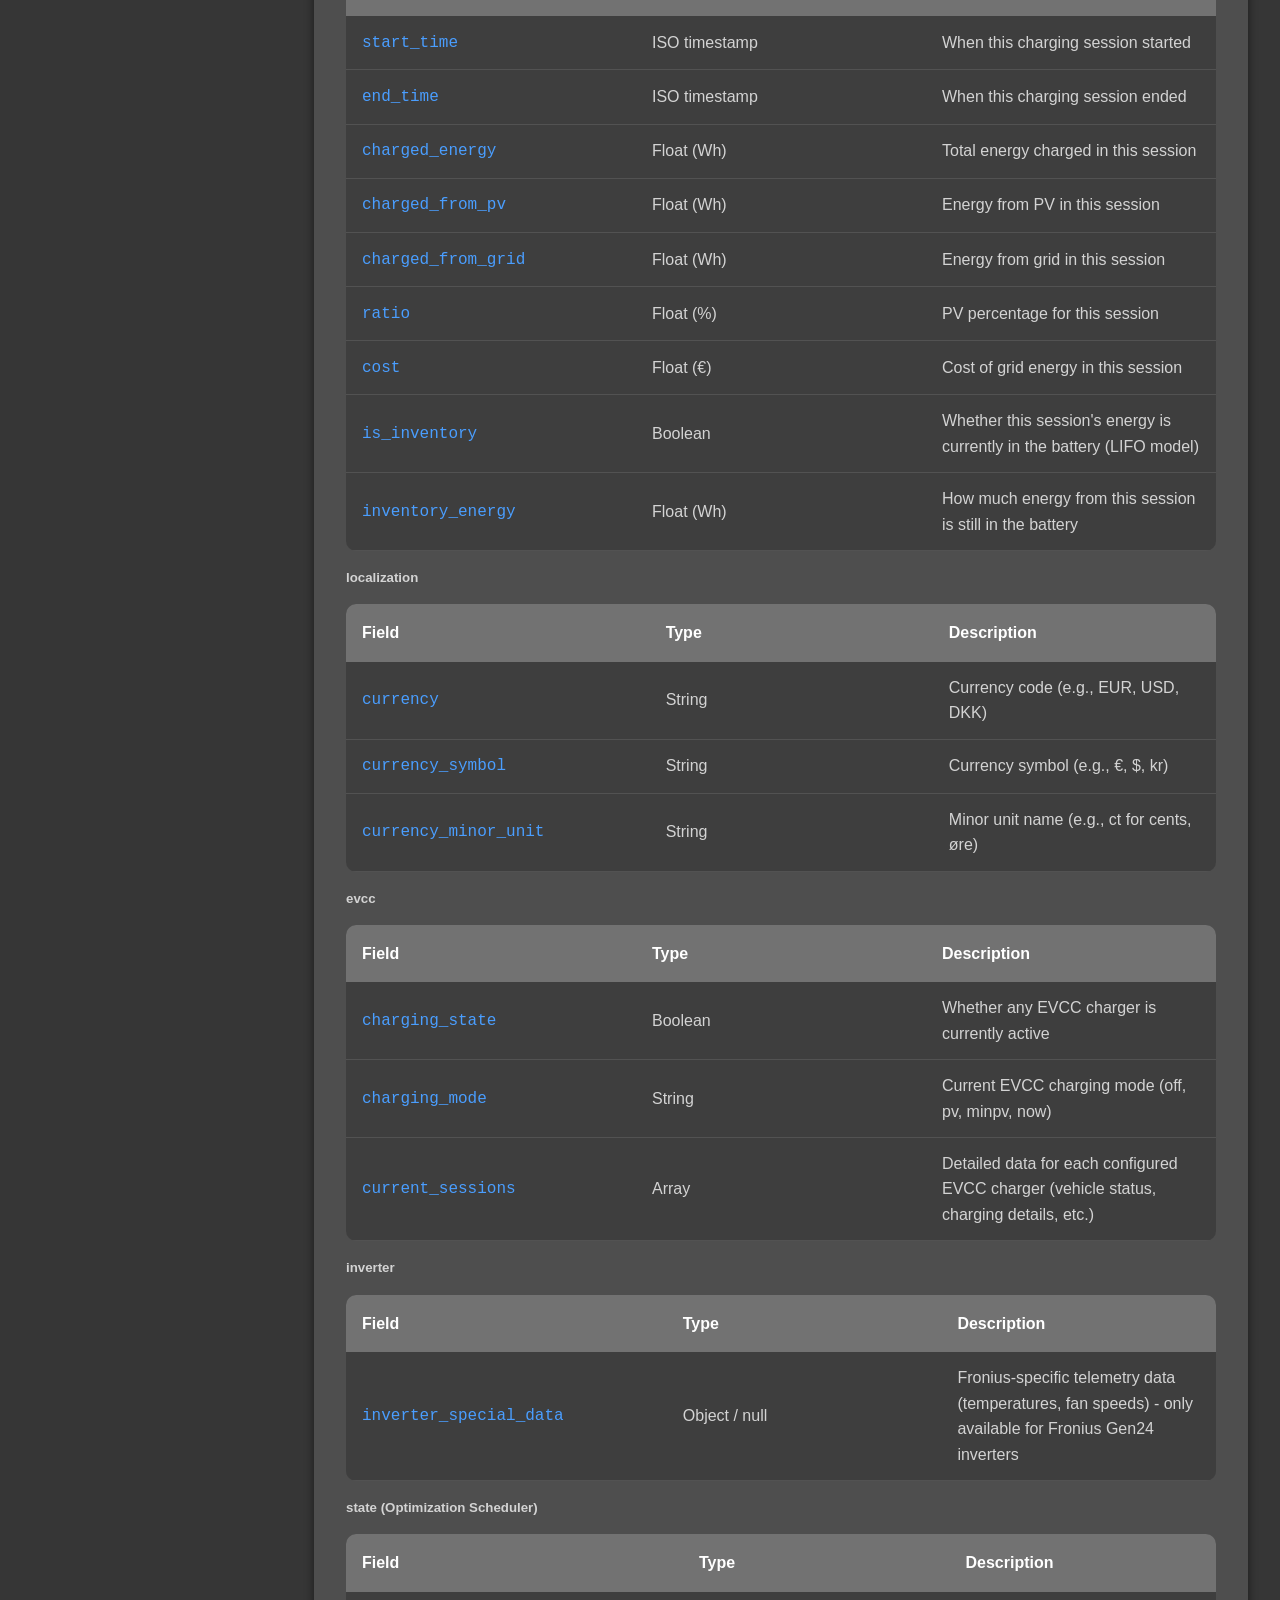
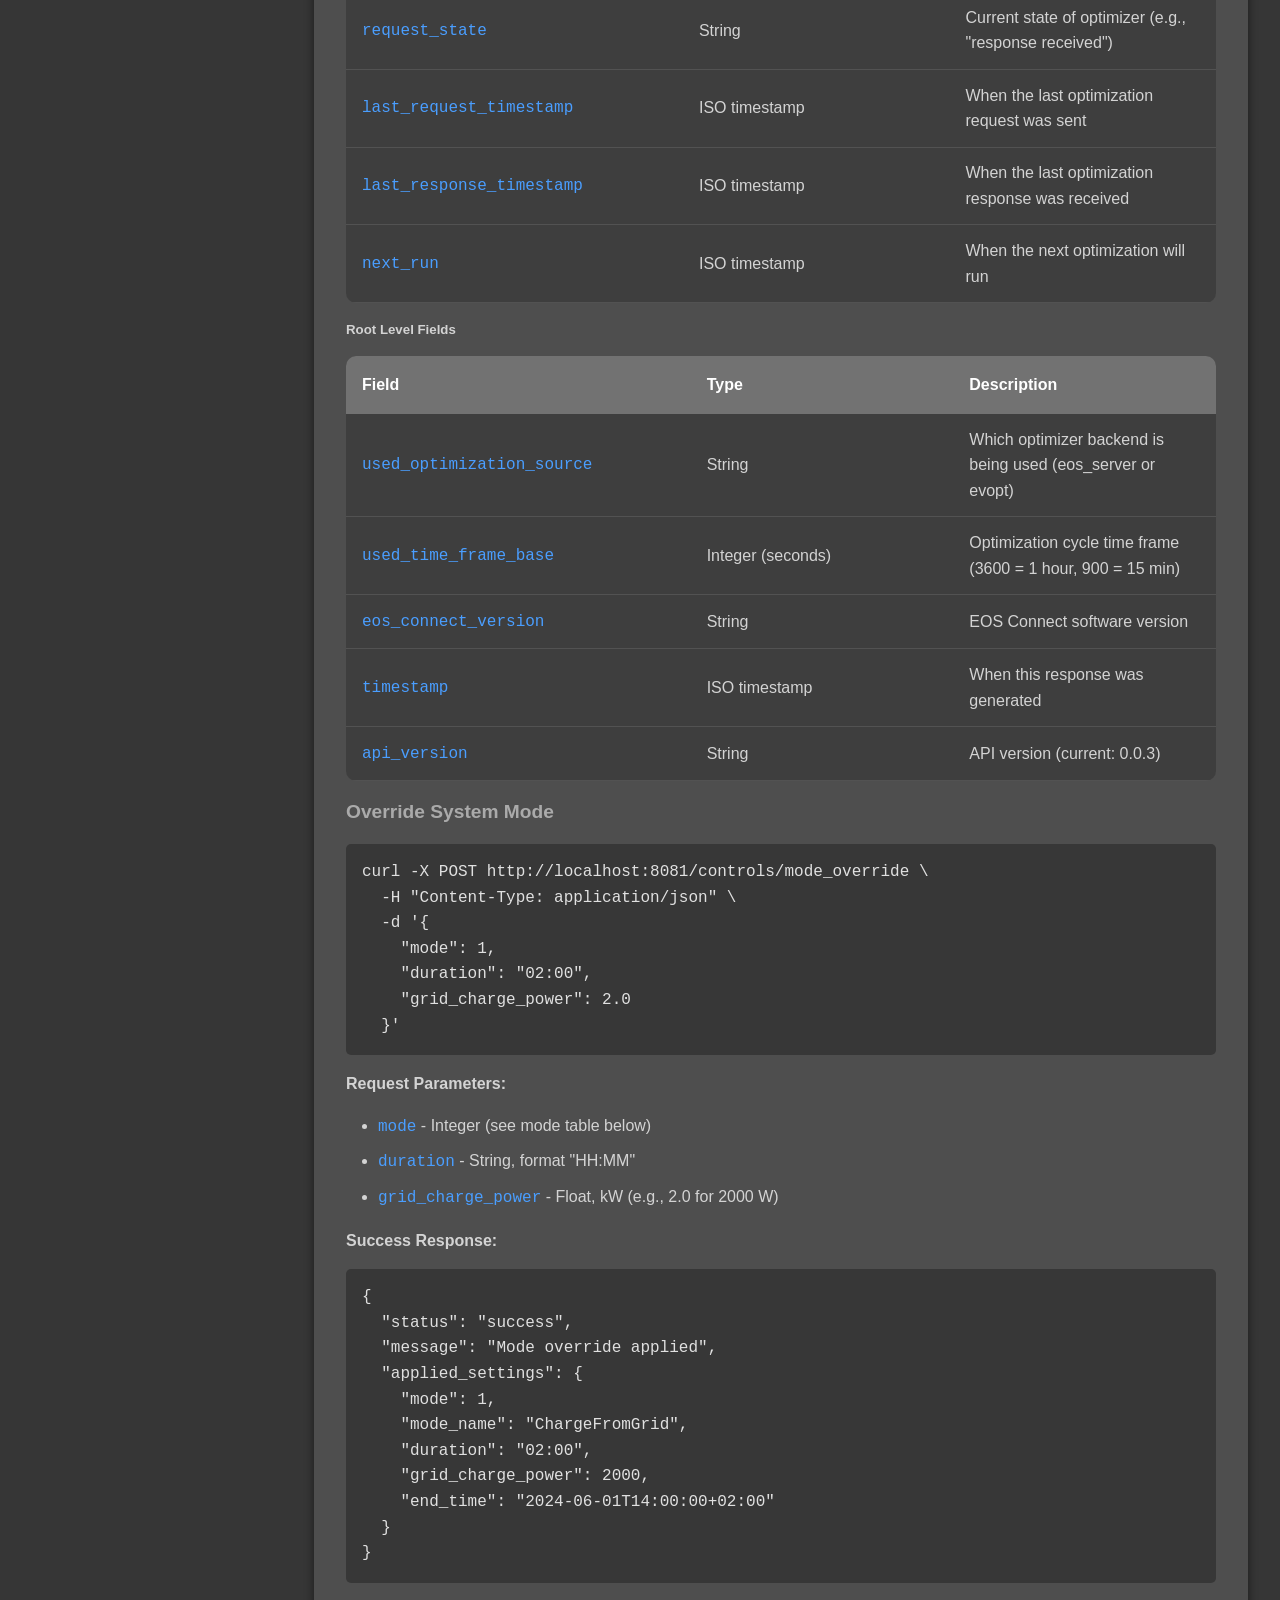
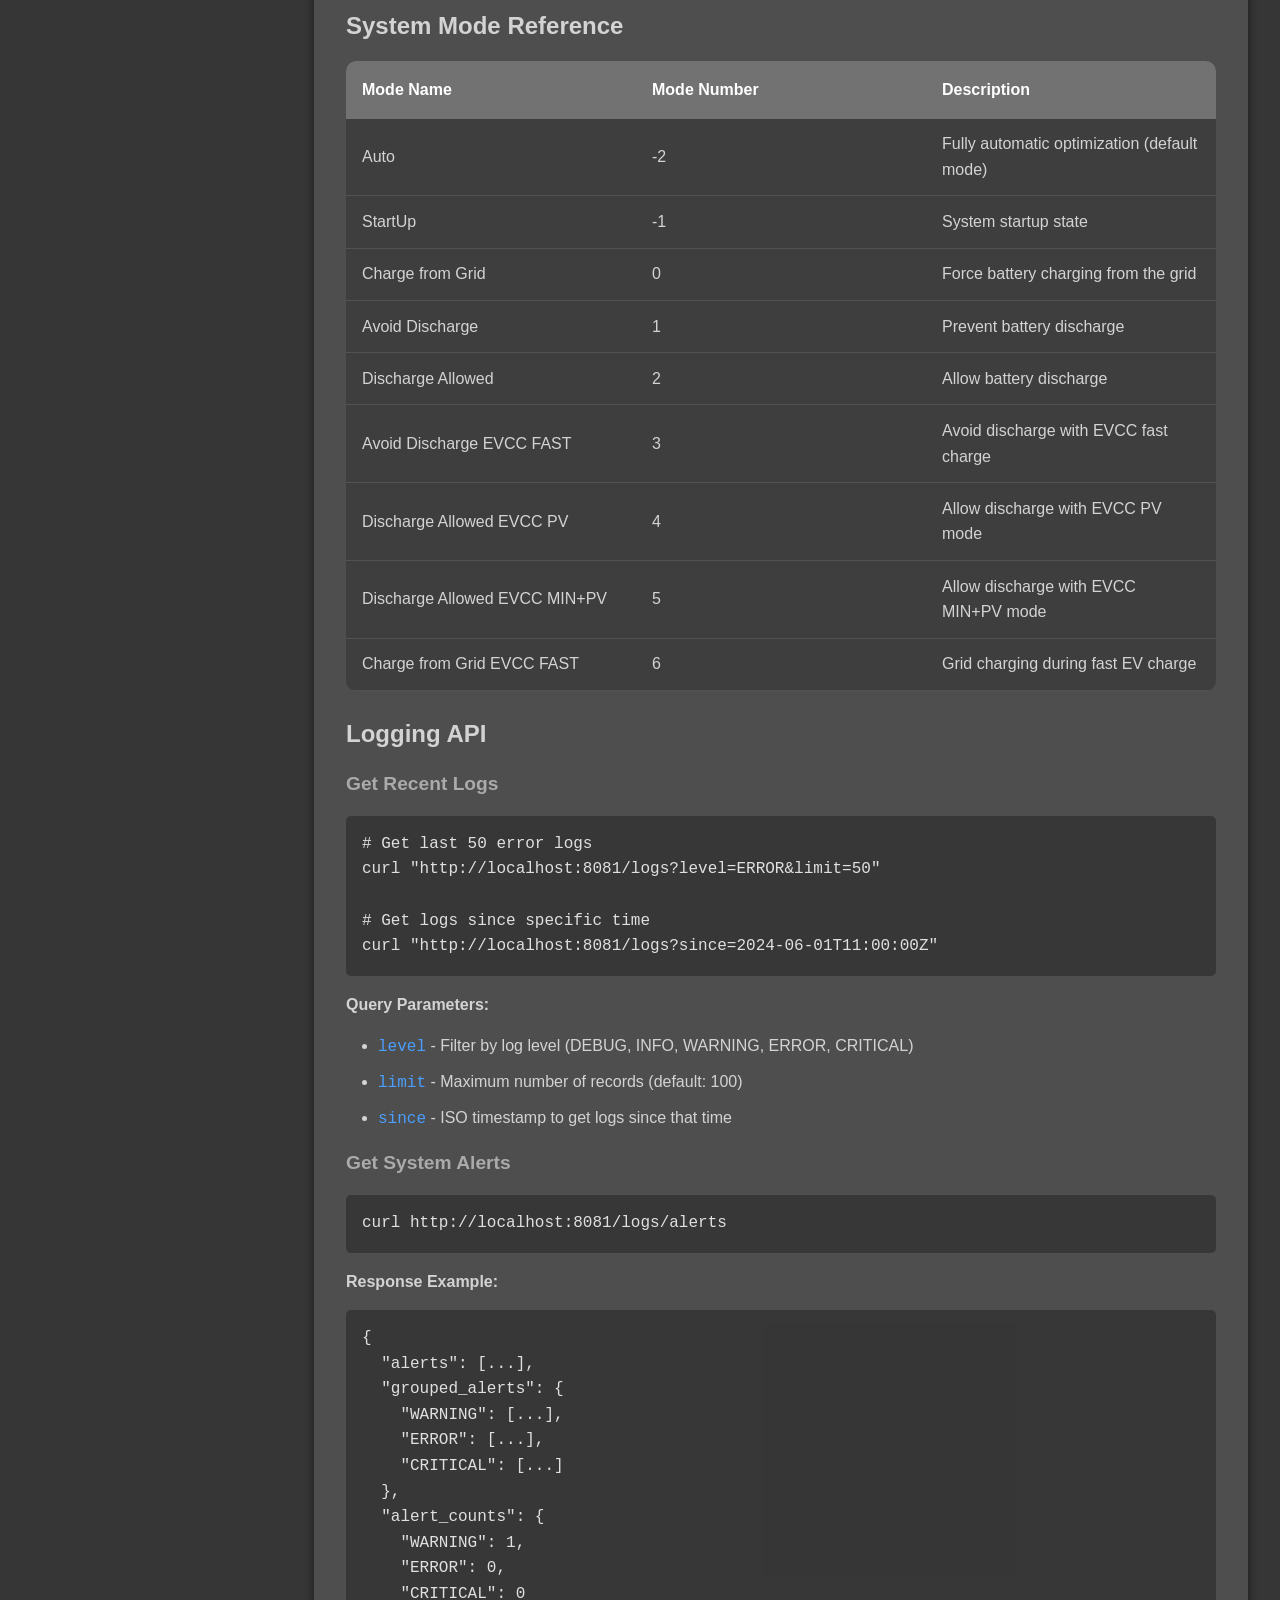
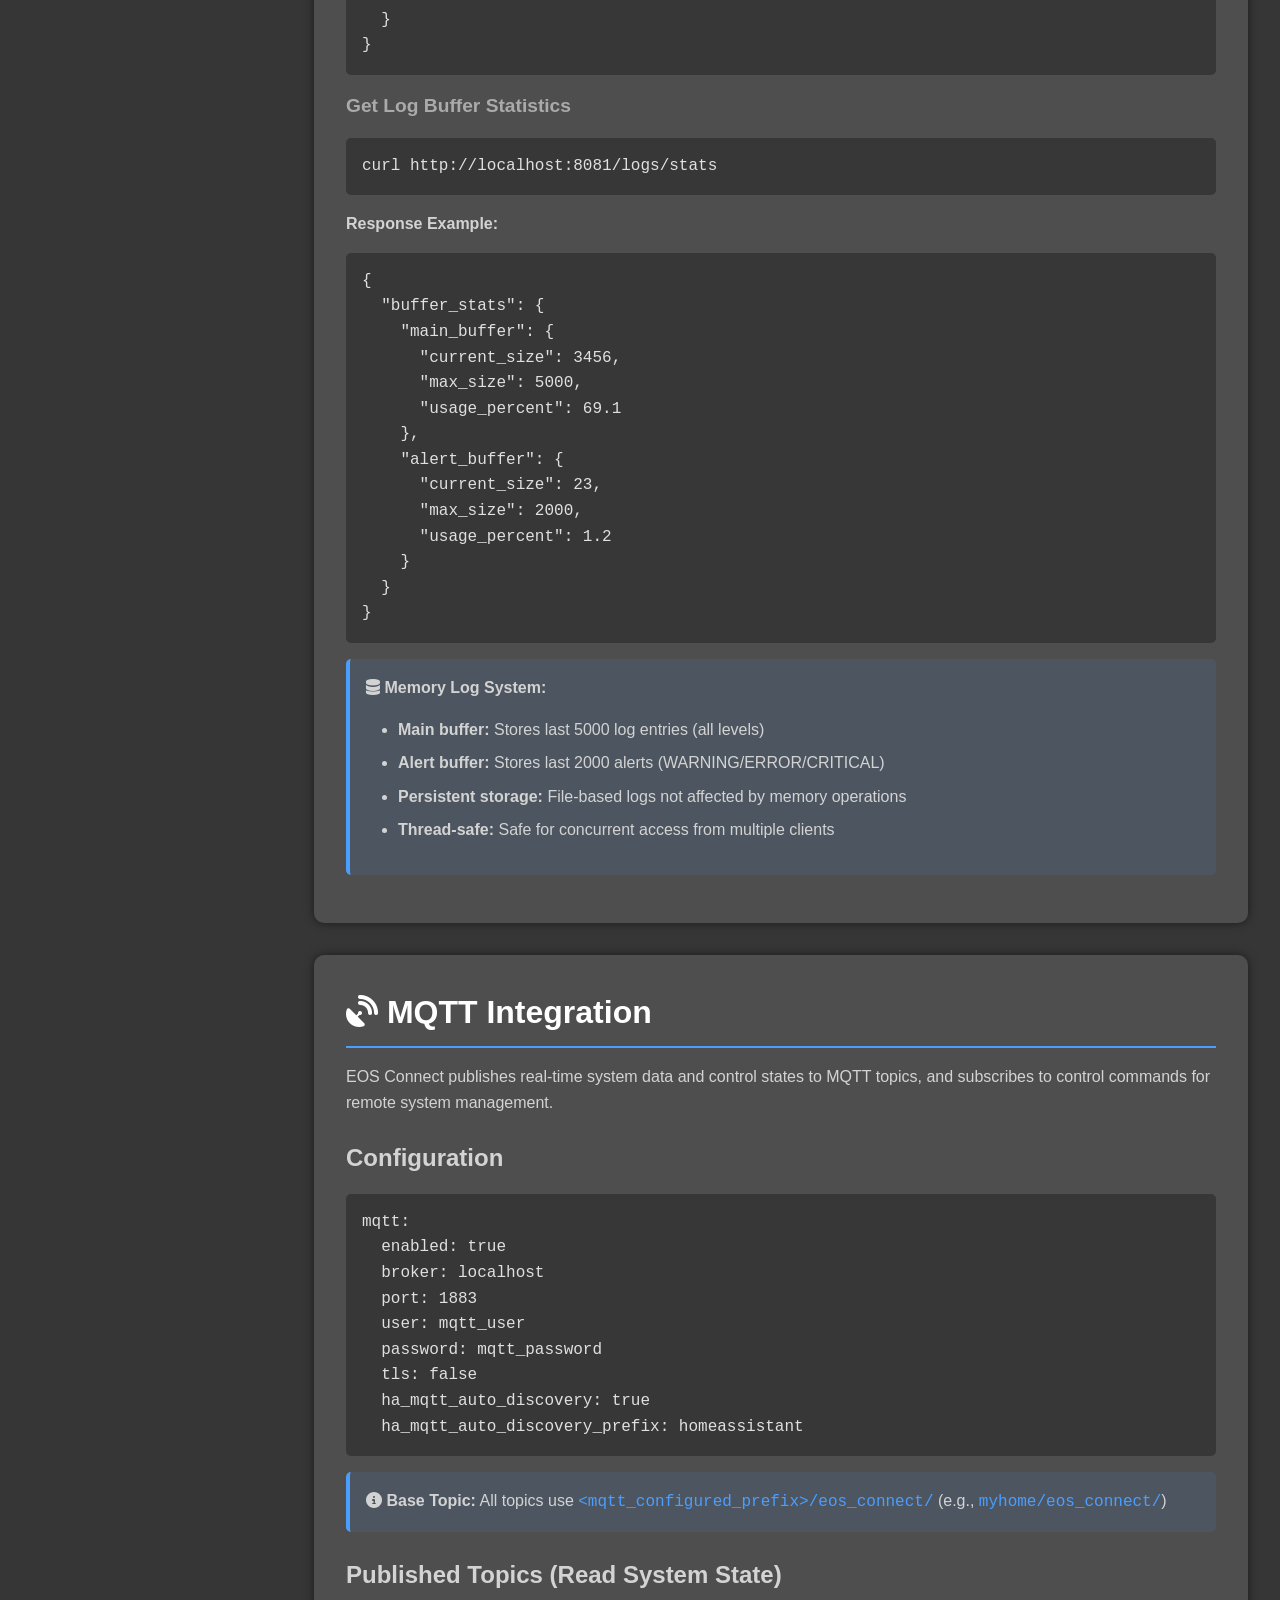
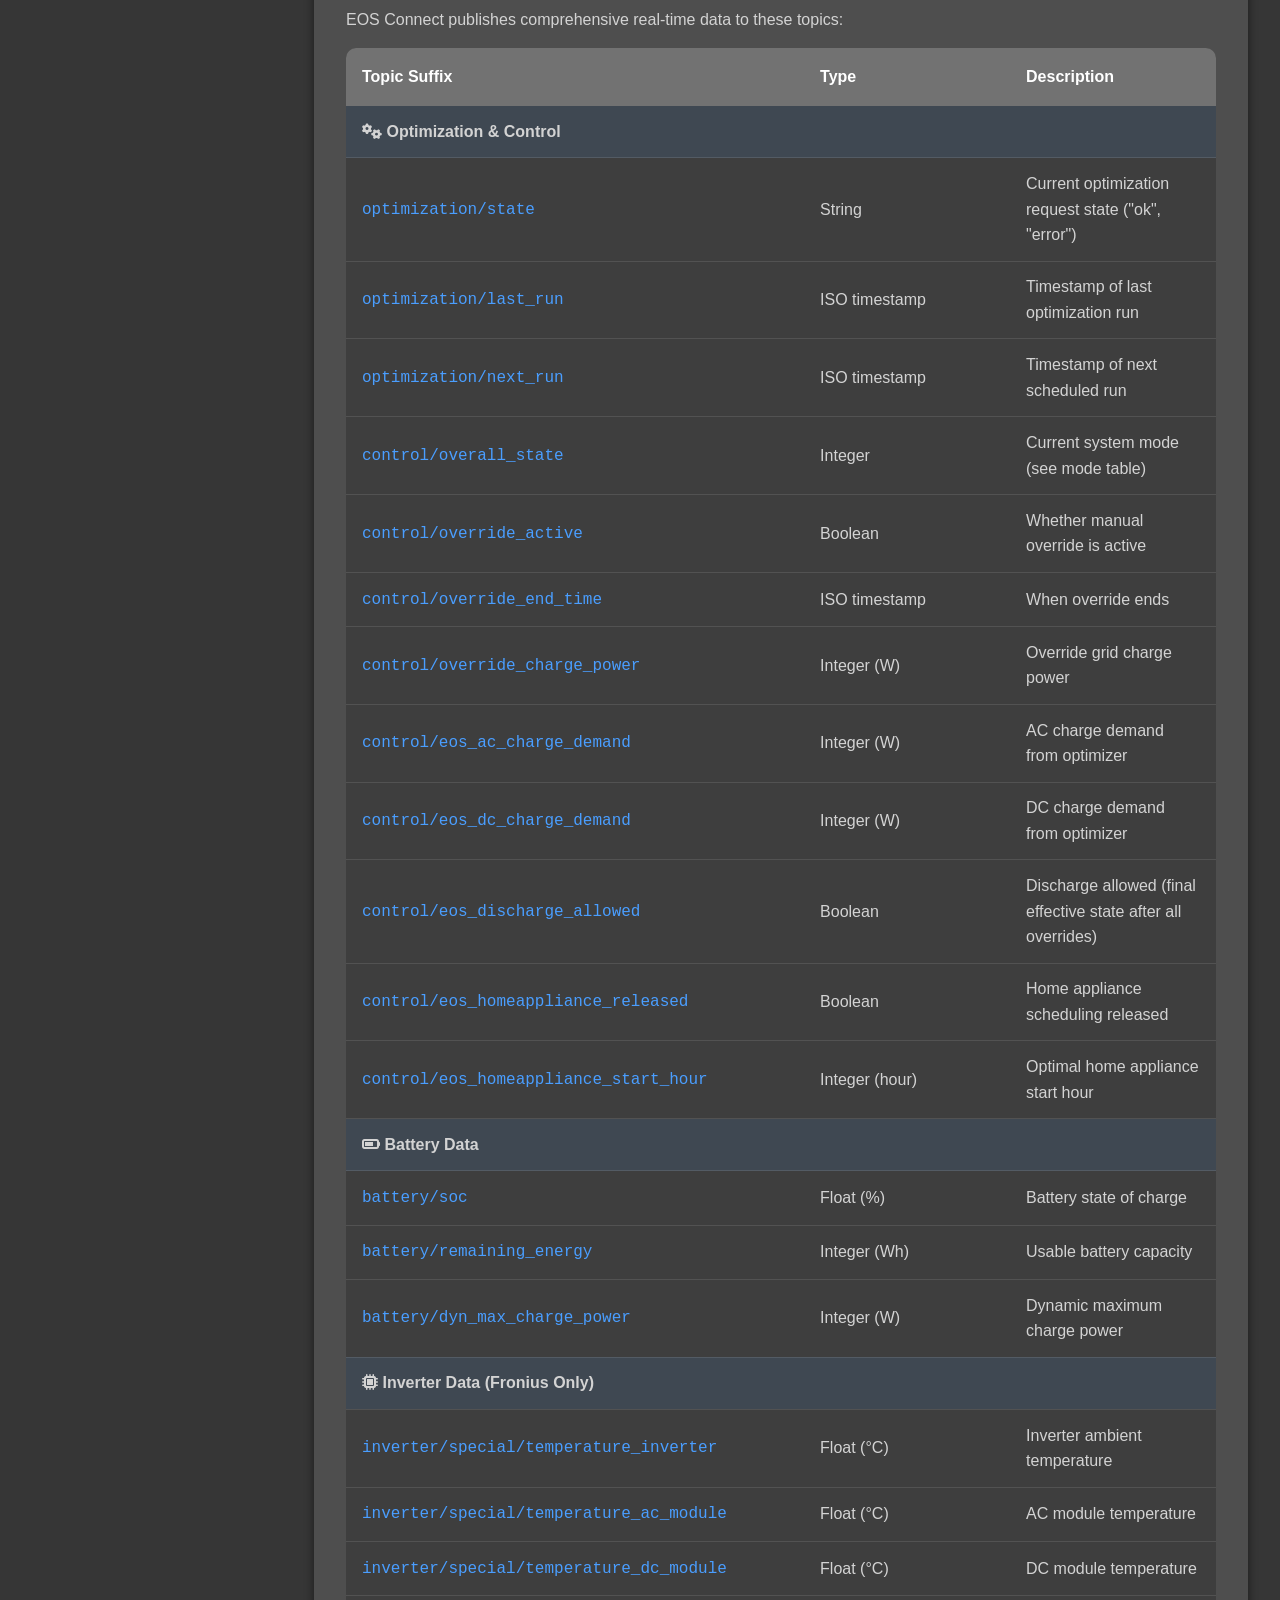
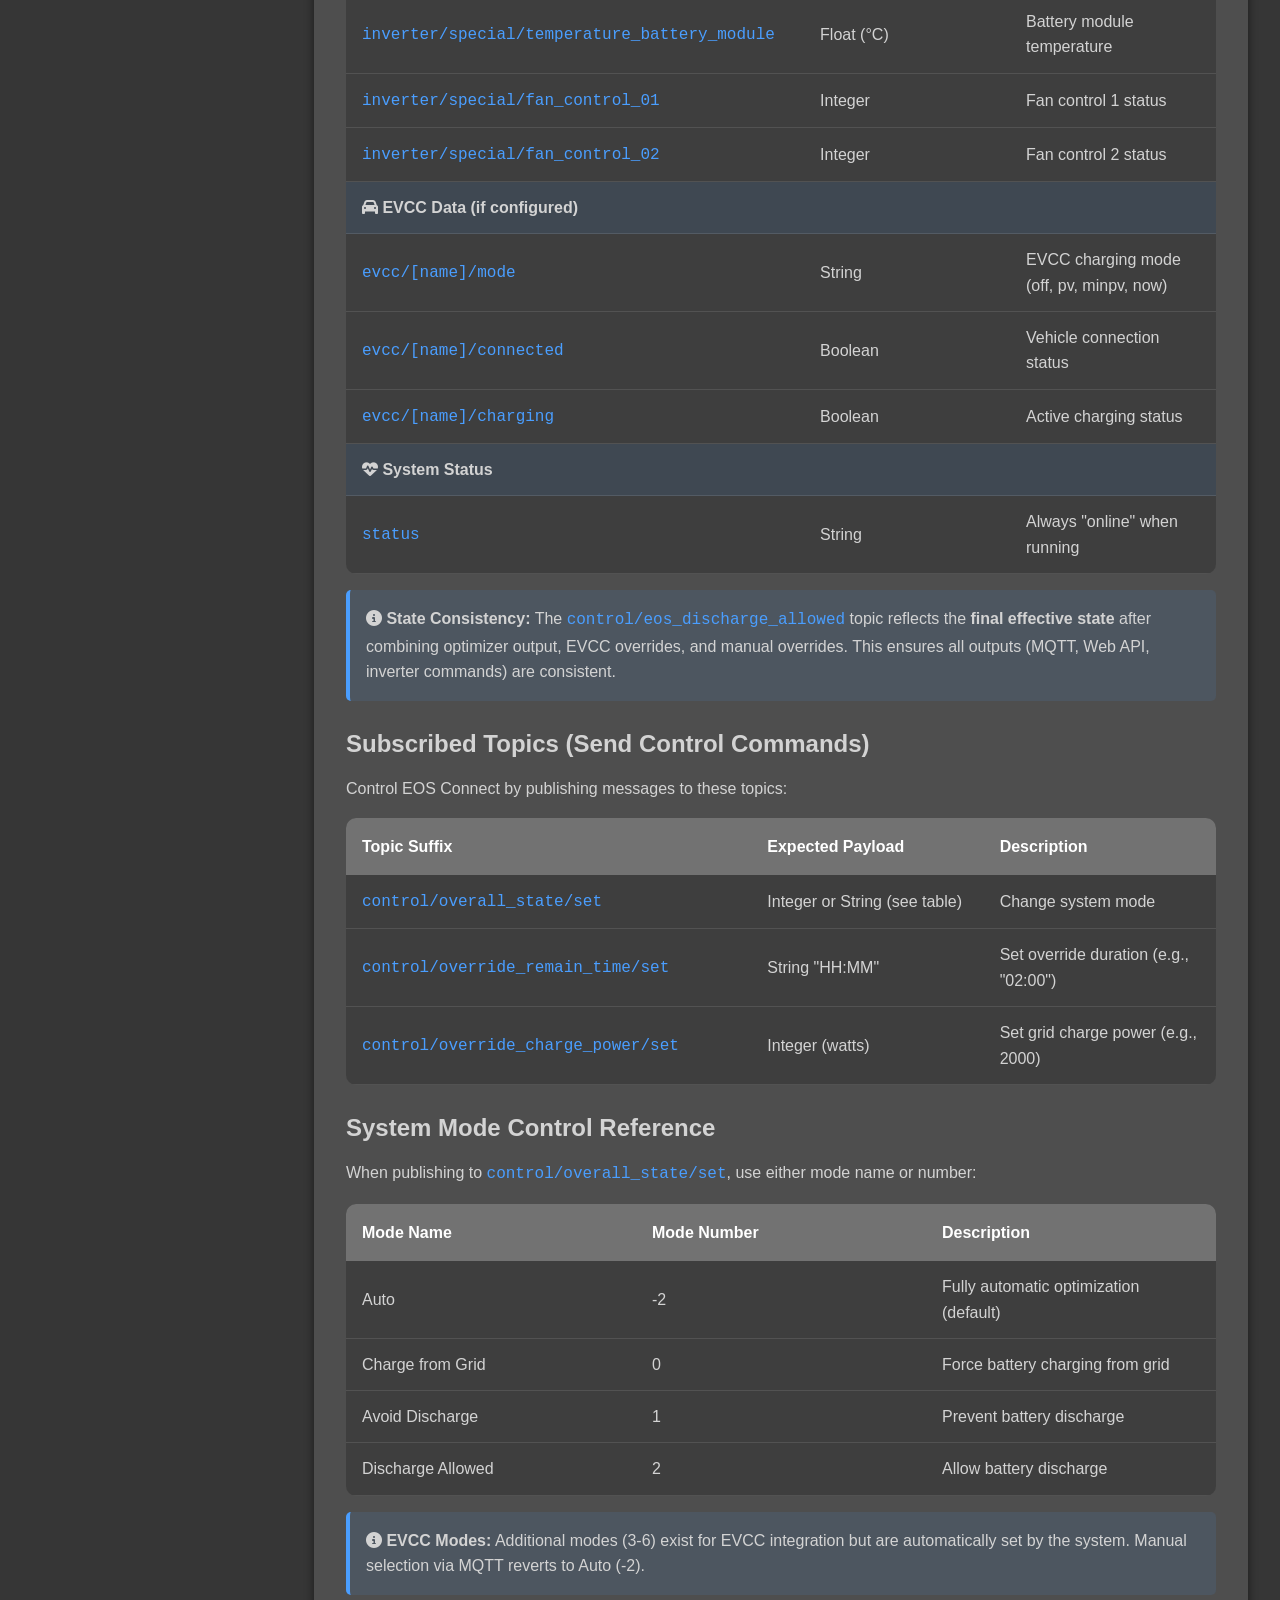
==== commit dbce43a2: "Enhance documentation and styling for EOS Connect - Added sub-level TOC links for better navigation " ====
--- a/docs/advanced/index.html
+++ b/docs/advanced/index.html
@@ -17,6 +17,9 @@
     <nav class="nav-header">
         <div class="nav-container">
             <a href="../index.html" class="nav-logo"><img src="../assets/images/icon.png" alt="EOS Connect" style="height: 48px; vertical-align: middle; margin-right: 8px;">EOS Connect</a>
+            <button class="mobile-menu-toggle" onclick="toggleMobileMenu()" aria-label="Toggle menu">
+                <i class="fas fa-bars"></i>
+            </button>
             <ul class="nav-menu">
                 <li><a href="../index.html">Home</a></li>
                 <li><a href="../what-is/index.html">What Is</a></li>
@@ -36,7 +39,19 @@
                 <h3>On This Page</h3>
                 <nav class="toc-nav">
                     <a href="#rest-api" class="toc-link">REST API</a>
+                    <a href="#api-examples" class="toc-link toc-sub">→ API Examples</a>
+                    <a href="#field-reference" class="toc-link toc-sub">→ Field Reference</a>
+                    <a href="#current-states" class="toc-link toc-sub">→ current_states</a>
+                    <a href="#battery-fields" class="toc-link toc-sub">→ battery</a>
+                    <a href="#stored-energy" class="toc-link toc-sub">→ stored_energy</a>
+                    <a href="#charging-sessions" class="toc-link toc-sub">→ charging_sessions</a>
+                    <a href="#system-mode-ref" class="toc-link toc-sub">→ System Modes</a>
+                    <a href="#logging-api" class="toc-link toc-sub">→ Logging API</a>
                     <a href="#mqtt" class="toc-link">MQTT Integration</a>
+                    <a href="#mqtt-published" class="toc-link toc-sub">→ Published Topics</a>
+                    <a href="#mqtt-subscribed" class="toc-link toc-sub">→ Subscribed Topics</a>
+                    <a href="#mqtt-mode-control" class="toc-link toc-sub">→ Mode Control</a>
+                    <a href="#mqtt-examples" class="toc-link toc-sub">→ Examples</a>
                     <a href="#integrations" class="toc-link">Integrations</a>
                     <a href="#automation" class="toc-link">Automation</a>
                 </nav>
@@ -87,7 +102,11 @@
         <!-- REST API Section -->
         <div class="content-section" id="rest-api">
             <h2><i class="fas fa-globe"></i> REST API</h2>
-            <p>EOS Connect provides a comprehensive REST API on port 8081 (configurable).</p>
+            <p>EOS Connect provides a comprehensive RESTful web API for real-time data access and remote control on port 8081 (configurable). All endpoints return JSON and can be accessed via HTTP requests.</p>
+
+            <div class="alert alert-info">
+                <strong><i class="fas fa-info-circle"></i> Base URL:</strong> All endpoints use <code>http://&lt;host&gt;:&lt;port&gt;/</code> (Default port: 8081)
+            </div>
 
             <h3>Main Endpoints</h3>
             <table>
@@ -100,73 +119,640 @@
                 </thead>
                 <tbody>
                     <tr>
-                        <td><code>/api/battery</code></td>
+                        <td><code>/json/current_controls.json</code></td>
                         <td>GET</td>
-                        <td>Battery status (SOC, remaining energy, efficiency)</td>
-                    </tr>
-                    <tr>
-                        <td><code>/api/controls</code></td>
+                        <td>Current system control states (AC/DC charge, mode, discharge state) - reflects final combined state after all overrides</td>
+                    </tr>
+                    <tr>
+                        <td><code>/json/optimize_request.json</code></td>
                         <td>GET</td>
-                        <td>Current control states and targets</td>
-                    </tr>
-                    <tr>
-                        <td><code>/api/forecasts</code></td>
+                        <td>Last optimization request sent to EOS</td>
+                    </tr>
+                    <tr>
+                        <td><code>/json/optimize_response.json</code></td>
                         <td>GET</td>
-                        <td>PV and price forecasts</td>
-                    </tr>
-                    <tr>
-                        <td><code>/api/optimization</code></td>
+                        <td>Last optimization response from EOS</td>
+                    </tr>
+                    <tr>
+                        <td><code>/controls/mode_override</code></td>
+                        <td>POST</td>
+                        <td>Override system mode, duration, and grid charge power</td>
+                    </tr>
+                    <tr>
+                        <td><code>/logs</code></td>
                         <td>GET</td>
-                        <td>Latest optimization results</td>
-                    </tr>
-                    <tr>
-                        <td><code>/api/system</code></td>
+                        <td>Retrieve application logs with optional filtering</td>
+                    </tr>
+                    <tr>
+                        <td><code>/logs/alerts</code></td>
                         <td>GET</td>
-                        <td>System information and version</td>
-                    </tr>
-                    <tr>
-                        <td><code>/api/evcc</code></td>
+                        <td>Retrieve warning and error logs for alert system</td>
+                    </tr>
+                    <tr>
+                        <td><code>/logs/clear</code></td>
+                        <td>POST</td>
+                        <td>Clear all stored logs from memory (file logs remain intact)</td>
+                    </tr>
+                    <tr>
+                        <td><code>/logs/alerts/clear</code></td>
+                        <td>POST</td>
+                        <td>Clear only alert logs from memory</td>
+                    </tr>
+                    <tr>
+                        <td><code>/logs/stats</code></td>
                         <td>GET</td>
-                        <td>EVCC status and modes (if configured)</td>
-                    </tr>
-                    <tr>
-                        <td><code>/api/controls/mode</code></td>
-                        <td>POST</td>
-                        <td>Set system mode (JSON body)</td>
-                    </tr>
-                    <tr>
-                        <td><code>/api/controls/charge_power</code></td>
-                        <td>POST</td>
-                        <td>Set grid charge power (JSON body)</td>
+                        <td>Get buffer usage statistics for log storage</td>
                     </tr>
                 </tbody>
             </table>
 
-            <h3>Example API Calls</h3>
-            <h4>Get Battery Status</h4>
-            <pre><code>curl http://localhost:8081/api/battery</code></pre>
-            <p>Response:</p>
+            <h3 id="api-examples">API Examples</h3>
+
+            <h4>Get Current Control States</h4>
+            <pre><code>curl http://localhost:8081/json/current_controls.json</code></pre>
+            
+            <p><strong>Response Example:</strong></p>
             <pre><code>{
-  "soc": 0.75,
-  "capacity_wh": 11059,
-  "remaining_wh": 8294,
-  "charge_efficiency": 0.88,
-  "discharge_efficiency": 0.88
+  "current_states": {
+    "current_ac_charge_demand": 0,
+    "current_dc_charge_demand": 10000.0,
+    "current_discharge_allowed": true,
+    "inverter_mode": "MODE DISCHARGE ALLOWED",
+    "inverter_mode_num": 2,
+    "override_active": false,
+    "override_end_time": 0
+  },
+  "battery": {
+    "soc": 23.8,
+    "usable_capacity": 3867.11,
+    "max_charge_power_dyn": 10000,
+    "max_charge_power_fix": 10000,
+    "charging_curve_enabled": true,
+    "temperature": 25.4,
+    "max_grid_charge_rate": 10000,
+    "stored_energy": {
+      "stored_energy_price": 0.000215,
+      "duration_of_analysis": 96,
+      "charged_energy": 12450.5,
+      "charged_from_pv": 8500.0,
+      "charged_from_grid": 3950.5,
+      "ratio": 68.3,
+      "charging_sessions": [
+        {
+          "start_time": "2025-12-21T11:58:06+00:00",
+          "end_time": "2025-12-21T14:03:17+00:00",
+          "charged_energy": 772.9,
+          "charged_from_pv": 772.3,
+          "charged_from_grid": 0.6,
+          "ratio": 99.9,
+          "cost": 0.0002,
+          "is_inventory": true,
+          "inventory_energy": 772.9
+        }
+      ],
+      "last_update": "2025-12-22T10:15:00Z"
+    }
+  },
+  "localization": {
+    "currency": "EUR",
+    "currency_symbol": "€",
+    "currency_minor_unit": "ct"
+  },
+  "evcc": {
+    "charging_state": false,
+    "current_sessions": [...]
+  },
+  "state": {
+    "request_state": "response received",
+    "last_request_timestamp": "2024-11-14T22:28:56.678704+02:00",
+    "last_response_timestamp": "2024-11-14T22:30:01.194684+02:00",
+    "next_run": "2024-11-14T22:35:01.196502+02:00"
+  },
+  "used_optimization_source": "eos_server",
+  "used_time_frame_base": 3600,
+  "eos_connect_version": "0.2.01.138-develop",
+  "timestamp": "2024-06-01T12:00:00+02:00",
+  "api_version": "0.0.3"
 }</code></pre>
 
-            <h4>Set System Mode to ChargeFromGrid</h4>
-            <pre><code>curl -X POST http://localhost:8081/api/controls/mode \
+            <div class="alert alert-info">
+                <strong><i class="fas fa-info-circle"></i> State Consistency:</strong> 
+                The <code>current_discharge_allowed</code> field reflects the <strong>final effective state</strong> after all overrides (EVCC modes, manual overrides) are applied.
+            </div>
+
+            <h4 id="field-reference">Response Field Reference</h4>
+            
+            <h5 id="current-states">current_states</h5>
+            <table>
+                <thead>
+                    <tr>
+                        <th>Field</th>
+                        <th>Type</th>
+                        <th>Description</th>
+                    </tr>
+                </thead>
+                <tbody>
+                    <tr>
+                        <td><code>current_ac_charge_demand</code></td>
+                        <td>Integer (W)</td>
+                        <td>AC charge power demand from optimizer (after overrides)</td>
+                    </tr>
+                    <tr>
+                        <td><code>current_dc_charge_demand</code></td>
+                        <td>Float (W)</td>
+                        <td>DC charge power demand from optimizer (after overrides)</td>
+                    </tr>
+                    <tr>
+                        <td><code>current_discharge_allowed</code></td>
+                        <td>Boolean</td>
+                        <td>Whether battery discharge is allowed (final state after all overrides)</td>
+                    </tr>
+                    <tr>
+                        <td><code>inverter_mode</code></td>
+                        <td>String</td>
+                        <td>Current inverter mode as human-readable text</td>
+                    </tr>
+                    <tr>
+                        <td><code>inverter_mode_num</code></td>
+                        <td>Integer</td>
+                        <td>Current inverter mode as number (see mode table)</td>
+                    </tr>
+                    <tr>
+                        <td><code>override_active</code></td>
+                        <td>Boolean</td>
+                        <td>Whether manual mode override is currently active</td>
+                    </tr>
+                    <tr>
+                        <td><code>override_end_time</code></td>
+                        <td>Integer (timestamp)</td>
+                        <td>Unix timestamp when override ends (0 if not active)</td>
+                    </tr>
+                </tbody>
+            </table>
+
+            <h5 id="battery-fields">battery</h5>
+            <table>
+                <thead>
+                    <tr>
+                        <th>Field</th>
+                        <th>Type</th>
+                        <th>Description</th>
+                    </tr>
+                </thead>
+                <tbody>
+                    <tr>
+                        <td><code>soc</code></td>
+                        <td>Float (%)</td>
+                        <td>Battery state of charge percentage</td>
+                    </tr>
+                    <tr>
+                        <td><code>usable_capacity</code></td>
+                        <td>Float (Wh)</td>
+                        <td>Current usable battery capacity</td>
+                    </tr>
+                    <tr>
+                        <td><code>max_charge_power_dyn</code></td>
+                        <td>Integer (W)</td>
+                        <td>Dynamic maximum charge power (adjusted by temperature/SOC)</td>
+                    </tr>
+                    <tr>
+                        <td><code>max_charge_power_fix</code></td>
+                        <td>Integer (W)</td>
+                        <td>Fixed maximum charge power from configuration</td>
+                    </tr>
+                    <tr>
+                        <td><code>charging_curve_enabled</code></td>
+                        <td>Boolean</td>
+                        <td>Whether temperature-based charging curve is enabled</td>
+                    </tr>
+                    <tr>
+                        <td><code>temperature</code></td>
+                        <td>Float (°C)</td>
+                        <td>Current battery temperature (if available)</td>
+                    </tr>
+                    <tr>
+                        <td><code>max_grid_charge_rate</code></td>
+                        <td>Integer (W)</td>
+                        <td>Maximum allowed grid charge rate from configuration</td>
+                    </tr>
+                    <tr>
+                        <td><code>stored_energy</code></td>
+                        <td>Object</td>
+                        <td>Battery price analysis results (see stored_energy section below)</td>
+                    </tr>
+                </tbody>
+            </table>
+
+            <h5 id="stored-energy">stored_energy (Battery Price Analysis)</h5>
+            <table>
+                <thead>
+                    <tr>
+                        <th>Field</th>
+                        <th>Type</th>
+                        <th>Description</th>
+                    </tr>
+                </thead>
+                <tbody>
+                    <tr>
+                        <td><code>stored_energy_price</code></td>
+                        <td>Float (€/Wh)</td>
+                        <td>Calculated cost per Wh of energy currently in battery</td>
+                    </tr>
+                    <tr>
+                        <td><code>duration_of_analysis</code></td>
+                        <td>Integer (hours)</td>
+                        <td>How far back historical data was analyzed</td>
+                    </tr>
+                    <tr>
+                        <td><code>charged_energy</code></td>
+                        <td>Float (Wh)</td>
+                        <td>Total energy charged in analysis period</td>
+                    </tr>
+                    <tr>
+                        <td><code>charged_from_pv</code></td>
+                        <td>Float (Wh)</td>
+                        <td>Energy charged from solar PV</td>
+                    </tr>
+                    <tr>
+                        <td><code>charged_from_grid</code></td>
+                        <td>Float (Wh)</td>
+                        <td>Energy charged from grid</td>
+                    </tr>
+                    <tr>
+                        <td><code>ratio</code></td>
+                        <td>Float (%)</td>
+                        <td>Percentage of energy from PV vs grid</td>
+                    </tr>
+                    <tr>
+                        <td><code>charging_sessions</code></td>
+                        <td>Array</td>
+                        <td>Detailed list of charging sessions (see charging_sessions below)</td>
+                    </tr>
+                    <tr>
+                        <td><code>last_update</code></td>
+                        <td>ISO timestamp</td>
+                        <td>When this analysis was last updated</td>
+                    </tr>
+                </tbody>
+            </table>
+
+            <h5 id="charging-sessions">charging_sessions (Individual Sessions)</h5>
+            <table>
+                <thead>
+                    <tr>
+                        <th>Field</th>
+                        <th>Type</th>
+                        <th>Description</th>
+                    </tr>
+                </thead>
+                <tbody>
+                    <tr>
+                        <td><code>start_time</code></td>
+                        <td>ISO timestamp</td>
+                        <td>When this charging session started</td>
+                    </tr>
+                    <tr>
+                        <td><code>end_time</code></td>
+                        <td>ISO timestamp</td>
+                        <td>When this charging session ended</td>
+                    </tr>
+                    <tr>
+                        <td><code>charged_energy</code></td>
+                        <td>Float (Wh)</td>
+                        <td>Total energy charged in this session</td>
+                    </tr>
+                    <tr>
+                        <td><code>charged_from_pv</code></td>
+                        <td>Float (Wh)</td>
+                        <td>Energy from PV in this session</td>
+                    </tr>
+                    <tr>
+                        <td><code>charged_from_grid</code></td>
+                        <td>Float (Wh)</td>
+                        <td>Energy from grid in this session</td>
+                    </tr>
+                    <tr>
+                        <td><code>ratio</code></td>
+                        <td>Float (%)</td>
+                        <td>PV percentage for this session</td>
+                    </tr>
+                    <tr>
+                        <td><code>cost</code></td>
+                        <td>Float (€)</td>
+                        <td>Cost of grid energy in this session</td>
+                    </tr>
+                    <tr>
+                        <td><code>is_inventory</code></td>
+                        <td>Boolean</td>
+                        <td>Whether this session's energy is currently in the battery (LIFO model)</td>
+                    </tr>
+                    <tr>
+                        <td><code>inventory_energy</code></td>
+                        <td>Float (Wh)</td>
+                        <td>How much energy from this session is still in the battery</td>
+                    </tr>
+                </tbody>
+            </table>
+
+            <h5>localization</h5>
+            <table>
+                <thead>
+                    <tr>
+                        <th>Field</th>
+                        <th>Type</th>
+                        <th>Description</th>
+                    </tr>
+                </thead>
+                <tbody>
+                    <tr>
+                        <td><code>currency</code></td>
+                        <td>String</td>
+                        <td>Currency code (e.g., EUR, USD, DKK)</td>
+                    </tr>
+                    <tr>
+                        <td><code>currency_symbol</code></td>
+                        <td>String</td>
+                        <td>Currency symbol (e.g., €, $, kr)</td>
+                    </tr>
+                    <tr>
+                        <td><code>currency_minor_unit</code></td>
+                        <td>String</td>
+                        <td>Minor unit name (e.g., ct for cents, øre)</td>
+                    </tr>
+                </tbody>
+            </table>
+
+            <h5>evcc</h5>
+            <table>
+                <thead>
+                    <tr>
+                        <th>Field</th>
+                        <th>Type</th>
+                        <th>Description</th>
+                    </tr>
+                </thead>
+                <tbody>
+                    <tr>
+                        <td><code>charging_state</code></td>
+                        <td>Boolean</td>
+                        <td>Whether any EVCC charger is currently active</td>
+                    </tr>
+                    <tr>
+                        <td><code>charging_mode</code></td>
+                        <td>String</td>
+                        <td>Current EVCC charging mode (off, pv, minpv, now)</td>
+                    </tr>
+                    <tr>
+                        <td><code>current_sessions</code></td>
+                        <td>Array</td>
+                        <td>Detailed data for each configured EVCC charger (vehicle status, charging details, etc.)</td>
+                    </tr>
+                </tbody>
+            </table>
+
+            <h5>inverter</h5>
+            <table>
+                <thead>
+                    <tr>
+                        <th>Field</th>
+                        <th>Type</th>
+                        <th>Description</th>
+                    </tr>
+                </thead>
+                <tbody>
+                    <tr>
+                        <td><code>inverter_special_data</code></td>
+                        <td>Object / null</td>
+                        <td>Fronius-specific telemetry data (temperatures, fan speeds) - only available for Fronius Gen24 inverters</td>
+                    </tr>
+                </tbody>
+            </table>
+
+            <h5>state (Optimization Scheduler)</h5>
+            <table>
+                <thead>
+                    <tr>
+                        <th>Field</th>
+                        <th>Type</th>
+                        <th>Description</th>
+                    </tr>
+                </thead>
+                <tbody>
+                    <tr>
+                        <td><code>request_state</code></td>
+                        <td>String</td>
+                        <td>Current state of optimizer (e.g., "response received")</td>
+                    </tr>
+                    <tr>
+                        <td><code>last_request_timestamp</code></td>
+                        <td>ISO timestamp</td>
+                        <td>When the last optimization request was sent</td>
+                    </tr>
+                    <tr>
+                        <td><code>last_response_timestamp</code></td>
+                        <td>ISO timestamp</td>
+                        <td>When the last optimization response was received</td>
+                    </tr>
+                    <tr>
+                        <td><code>next_run</code></td>
+                        <td>ISO timestamp</td>
+                        <td>When the next optimization will run</td>
+                    </tr>
+                </tbody>
+            </table>
+
+            <h5>Root Level Fields</h5>
+            <table>
+                <thead>
+                    <tr>
+                        <th>Field</th>
+                        <th>Type</th>
+                        <th>Description</th>
+                    </tr>
+                </thead>
+                <tbody>
+                    <tr>
+                        <td><code>used_optimization_source</code></td>
+                        <td>String</td>
+                        <td>Which optimizer backend is being used (eos_server or evopt)</td>
+                    </tr>
+                    <tr>
+                        <td><code>used_time_frame_base</code></td>
+                        <td>Integer (seconds)</td>
+                        <td>Optimization cycle time frame (3600 = 1 hour, 900 = 15 min)</td>
+                    </tr>
+                    <tr>
+                        <td><code>eos_connect_version</code></td>
+                        <td>String</td>
+                        <td>EOS Connect software version</td>
+                    </tr>
+                    <tr>
+                        <td><code>timestamp</code></td>
+                        <td>ISO timestamp</td>
+                        <td>When this response was generated</td>
+                    </tr>
+                    <tr>
+                        <td><code>api_version</code></td>
+                        <td>String</td>
+                        <td>API version (current: 0.0.3)</td>
+                    </tr>
+                </tbody>
+            </table>
+
+            <h4>Override System Mode</h4>
+            <pre><code>curl -X POST http://localhost:8081/controls/mode_override \
   -H "Content-Type: application/json" \
-  -d '{"mode": "ChargeFromGrid", "duration_minutes": 120}'</code></pre>
-
-            <h4>Get Optimization Schedule</h4>
-            <pre><code>curl http://localhost:8081/api/optimization</code></pre>
+  -d '{
+    "mode": 1,
+    "duration": "02:00",
+    "grid_charge_power": 2.0
+  }'</code></pre>
+
+            <p><strong>Request Parameters:</strong></p>
+            <ul>
+                <li><code>mode</code> - Integer (see mode table below)</li>
+                <li><code>duration</code> - String, format "HH:MM"</li>
+                <li><code>grid_charge_power</code> - Float, kW (e.g., 2.0 for 2000 W)</li>
+            </ul>
+
+            <p><strong>Success Response:</strong></p>
+            <pre><code>{
+  "status": "success",
+  "message": "Mode override applied",
+  "applied_settings": {
+    "mode": 1,
+    "mode_name": "ChargeFromGrid",
+    "duration": "02:00",
+    "grid_charge_power": 2000,
+    "end_time": "2024-06-01T14:00:00+02:00"
+  }
+}</code></pre>
+
+            <h3 id="system-mode-ref">System Mode Reference</h3>
+            <table>
+                <thead>
+                    <tr>
+                        <th>Mode Name</th>
+                        <th>Mode Number</th>
+                        <th>Description</th>
+                    </tr>
+                </thead>
+                <tbody>
+                    <tr>
+                        <td>Auto</td>
+                        <td>-2</td>
+                        <td>Fully automatic optimization (default mode)</td>
+                    </tr>
+                    <tr>
+                        <td>StartUp</td>
+                        <td>-1</td>
+                        <td>System startup state</td>
+                    </tr>
+                    <tr>
+                        <td>Charge from Grid</td>
+                        <td>0</td>
+                        <td>Force battery charging from the grid</td>
+                    </tr>
+                    <tr>
+                        <td>Avoid Discharge</td>
+                        <td>1</td>
+                        <td>Prevent battery discharge</td>
+                    </tr>
+                    <tr>
+                        <td>Discharge Allowed</td>
+                        <td>2</td>
+                        <td>Allow battery discharge</td>
+                    </tr>
+                    <tr>
+                        <td>Avoid Discharge EVCC FAST</td>
+                        <td>3</td>
+                        <td>Avoid discharge with EVCC fast charge</td>
+                    </tr>
+                    <tr>
+                        <td>Discharge Allowed EVCC PV</td>
+                        <td>4</td>
+                        <td>Allow discharge with EVCC PV mode</td>
+                    </tr>
+                    <tr>
+                        <td>Discharge Allowed EVCC MIN+PV</td>
+                        <td>5</td>
+                        <td>Allow discharge with EVCC MIN+PV mode</td>
+                    </tr>
+                    <tr>
+                        <td>Charge from Grid EVCC FAST</td>
+                        <td>6</td>
+                        <td>Grid charging during fast EV charge</td>
+                    </tr>
+                </tbody>
+            </table>
+
+            <h3 id="logging-api">Logging API</h3>
+            <h4>Get Recent Logs</h4>
+            <pre><code># Get last 50 error logs
+curl "http://localhost:8081/logs?level=ERROR&limit=50"
+
+# Get logs since specific time
+curl "http://localhost:8081/logs?since=2024-06-01T11:00:00Z"</code></pre>
+
+            <p><strong>Query Parameters:</strong></p>
+            <ul>
+                <li><code>level</code> - Filter by log level (DEBUG, INFO, WARNING, ERROR, CRITICAL)</li>
+                <li><code>limit</code> - Maximum number of records (default: 100)</li>
+                <li><code>since</code> - ISO timestamp to get logs since that time</li>
+            </ul>
+
+            <h4>Get System Alerts</h4>
+            <pre><code>curl http://localhost:8081/logs/alerts</code></pre>
+
+            <p><strong>Response Example:</strong></p>
+            <pre><code>{
+  "alerts": [...],
+  "grouped_alerts": {
+    "WARNING": [...],
+    "ERROR": [...],
+    "CRITICAL": [...]
+  },
+  "alert_counts": {
+    "WARNING": 1,
+    "ERROR": 0,
+    "CRITICAL": 0
+  }
+}</code></pre>
+
+            <h4>Get Log Buffer Statistics</h4>
+            <pre><code>curl http://localhost:8081/logs/stats</code></pre>
+
+            <p><strong>Response Example:</strong></p>
+            <pre><code>{
+  "buffer_stats": {
+    "main_buffer": {
+      "current_size": 3456,
+      "max_size": 5000,
+      "usage_percent": 69.1
+    },
+    "alert_buffer": {
+      "current_size": 23,
+      "max_size": 2000,
+      "usage_percent": 1.2
+    }
+  }
+}</code></pre>
+
+            <div class="alert alert-info">
+                <strong><i class="fas fa-database"></i> Memory Log System:</strong>
+                <ul>
+                    <li><strong>Main buffer:</strong> Stores last 5000 log entries (all levels)</li>
+                    <li><strong>Alert buffer:</strong> Stores last 2000 alerts (WARNING/ERROR/CRITICAL)</li>
+                    <li><strong>Persistent storage:</strong> File-based logs not affected by memory operations</li>
+                    <li><strong>Thread-safe:</strong> Safe for concurrent access from multiple clients</li>
+                </ul>
+            </div>
         </div>
 
         <!-- MQTT Section -->
         <div class="content-section" id="mqtt">
             <h2><i class="fas fa-satellite-dish"></i> MQTT Integration</h2>
-            <p>EOS Connect publishes real-time data and subscribes to control commands via MQTT.</p>
+            <p>EOS Connect publishes real-time system data and control states to MQTT topics, and subscribes to control commands for remote system management.</p>
 
             <h3>Configuration</h3>
             <pre><code>mqtt:
@@ -179,109 +765,276 @@
   ha_mqtt_auto_discovery: true
   ha_mqtt_auto_discovery_prefix: homeassistant</code></pre>
 
-            <h3>Published Topics</h3>
-            <p>Base topic: <code>&lt;prefix&gt;/eos_connect/</code></p>
+            <div class="alert alert-info">
+                <strong><i class="fas fa-info-circle"></i> Base Topic:</strong> All topics use <code>&lt;mqtt_configured_prefix&gt;/eos_connect/</code> (e.g., <code>myhome/eos_connect/</code>)
+            </div>
+
+            <h3 id="mqtt-published">Published Topics (Read System State)</h3>
+            <p>EOS Connect publishes comprehensive real-time data to these topics:</p>
 
             <table>
                 <thead>
                     <tr>
                         <th>Topic Suffix</th>
+                        <th>Type</th>
                         <th>Description</th>
-                        <th>Example Value</th>
                     </tr>
                 </thead>
                 <tbody>
                     <tr>
+                        <td colspan="3" style="background-color: rgba(74, 158, 255, 0.1); font-weight: bold;"><i class="fas fa-cogs"></i> Optimization & Control</td>
+                    </tr>
+                    <tr>
+                        <td><code>optimization/state</code></td>
+                        <td>String</td>
+                        <td>Current optimization request state ("ok", "error")</td>
+                    </tr>
+                    <tr>
+                        <td><code>optimization/last_run</code></td>
+                        <td>ISO timestamp</td>
+                        <td>Timestamp of last optimization run</td>
+                    </tr>
+                    <tr>
+                        <td><code>optimization/next_run</code></td>
+                        <td>ISO timestamp</td>
+                        <td>Timestamp of next scheduled run</td>
+                    </tr>
+                    <tr>
+                        <td><code>control/overall_state</code></td>
+                        <td>Integer</td>
+                        <td>Current system mode (see mode table)</td>
+                    </tr>
+                    <tr>
+                        <td><code>control/override_active</code></td>
+                        <td>Boolean</td>
+                        <td>Whether manual override is active</td>
+                    </tr>
+                    <tr>
+                        <td><code>control/override_end_time</code></td>
+                        <td>ISO timestamp</td>
+                        <td>When override ends</td>
+                    </tr>
+                    <tr>
+                        <td><code>control/override_charge_power</code></td>
+                        <td>Integer (W)</td>
+                        <td>Override grid charge power</td>
+                    </tr>
+                    <tr>
+                        <td><code>control/eos_ac_charge_demand</code></td>
+                        <td>Integer (W)</td>
+                        <td>AC charge demand from optimizer</td>
+                    </tr>
+                    <tr>
+                        <td><code>control/eos_dc_charge_demand</code></td>
+                        <td>Integer (W)</td>
+                        <td>DC charge demand from optimizer</td>
+                    </tr>
+                    <tr>
+                        <td><code>control/eos_discharge_allowed</code></td>
+                        <td>Boolean</td>
+                        <td>Discharge allowed (final effective state after all overrides)</td>
+                    </tr>
+                    <tr>
+                        <td><code>control/eos_homeappliance_released</code></td>
+                        <td>Boolean</td>
+                        <td>Home appliance scheduling released</td>
+                    </tr>
+                    <tr>
+                        <td><code>control/eos_homeappliance_start_hour</code></td>
+                        <td>Integer (hour)</td>
+                        <td>Optimal home appliance start hour</td>
+                    </tr>
+                    <tr>
+                        <td colspan="3" style="background-color: rgba(74, 158, 255, 0.1); font-weight: bold;"><i class="fas fa-battery-three-quarters"></i> Battery Data</td>
+                    </tr>
+                    <tr>
                         <td><code>battery/soc</code></td>
+                        <td>Float (%)</td>
                         <td>Battery state of charge</td>
-                        <td>75.5</td>
-                    </tr>
-                    <tr>
-                        <td><code>battery/remaining_wh</code></td>
-                        <td>Remaining energy in Wh</td>
-                        <td>8350</td>
-                    </tr>
-                    <tr>
-                        <td><code>battery/price_euro_per_wh</code></td>
-                        <td>Dynamic battery price</td>
-                        <td>0.00028</td>
-                    </tr>
-                    <tr>
-                        <td><code>pv/current_production_w</code></td>
-                        <td>Current PV production</td>
-                        <td>3500</td>
-                    </tr>
-                    <tr>
-                        <td><code>grid/current_power_w</code></td>
-                        <td>Grid import/export</td>
-                        <td>-1200</td>
-                    </tr>
-                    <tr>
-                        <td><code>control/overall_state</code></td>
-                        <td>Current system mode</td>
-                        <td>Auto</td>
-                    </tr>
-                    <tr>
-                        <td><code>control/target_charge_power</code></td>
-                        <td>Target grid charge power</td>
-                        <td>2000</td>
-                    </tr>
-                    <tr>
-                        <td><code>control/eos_discharge_allowed</code></td>
-                        <td>Discharge allowed state</td>
-                        <td>true</td>
+                    </tr>
+                    <tr>
+                        <td><code>battery/remaining_energy</code></td>
+                        <td>Integer (Wh)</td>
+                        <td>Usable battery capacity</td>
+                    </tr>
+                    <tr>
+                        <td><code>battery/dyn_max_charge_power</code></td>
+                        <td>Integer (W)</td>
+                        <td>Dynamic maximum charge power</td>
+                    </tr>
+                    <tr>
+                        <td colspan="3" style="background-color: rgba(74, 158, 255, 0.1); font-weight: bold;"><i class="fas fa-microchip"></i> Inverter Data (Fronius Only)</td>
+                    </tr>
+                    <tr>
+                        <td><code>inverter/special/temperature_inverter</code></td>
+                        <td>Float (°C)</td>
+                        <td>Inverter ambient temperature</td>
+                    </tr>
+                    <tr>
+                        <td><code>inverter/special/temperature_ac_module</code></td>
+                        <td>Float (°C)</td>
+                        <td>AC module temperature</td>
+                    </tr>
+                    <tr>
+                        <td><code>inverter/special/temperature_dc_module</code></td>
+                        <td>Float (°C)</td>
+                        <td>DC module temperature</td>
+                    </tr>
+                    <tr>
+                        <td><code>inverter/special/temperature_battery_module</code></td>
+                        <td>Float (°C)</td>
+                        <td>Battery module temperature</td>
+                    </tr>
+                    <tr>
+                        <td><code>inverter/special/fan_control_01</code></td>
+                        <td>Integer</td>
+                        <td>Fan control 1 status</td>
+                    </tr>
+                    <tr>
+                        <td><code>inverter/special/fan_control_02</code></td>
+                        <td>Integer</td>
+                        <td>Fan control 2 status</td>
+                    </tr>
+                    <tr>
+                        <td colspan="3" style="background-color: rgba(74, 158, 255, 0.1); font-weight: bold;"><i class="fas fa-car"></i> EVCC Data (if configured)</td>
                     </tr>
                     <tr>
                         <td><code>evcc/[name]/mode</code></td>
-                        <td>EVCC charging mode</td>
-                        <td>pv</td>
+                        <td>String</td>
+                        <td>EVCC charging mode (off, pv, minpv, now)</td>
+                    </tr>
+                    <tr>
+                        <td><code>evcc/[name]/connected</code></td>
+                        <td>Boolean</td>
+                        <td>Vehicle connection status</td>
+                    </tr>
+                    <tr>
+                        <td><code>evcc/[name]/charging</code></td>
+                        <td>Boolean</td>
+                        <td>Active charging status</td>
+                    </tr>
+                    <tr>
+                        <td colspan="3" style="background-color: rgba(74, 158, 255, 0.1); font-weight: bold;"><i class="fas fa-heartbeat"></i> System Status</td>
+                    </tr>
+                    <tr>
+                        <td><code>status</code></td>
+                        <td>String</td>
+                        <td>Always "online" when running</td>
                     </tr>
                 </tbody>
             </table>
 
-            <h3>Subscribed Topics (Control Commands)</h3>
+            <div class="alert alert-info">
+                <strong><i class="fas fa-info-circle"></i> State Consistency:</strong> 
+                The <code>control/eos_discharge_allowed</code> topic reflects the <strong>final effective state</strong> after combining optimizer output, EVCC overrides, and manual overrides. This ensures all outputs (MQTT, Web API, inverter commands) are consistent.
+            </div>
+
+            <h3 id="mqtt-subscribed">Subscribed Topics (Send Control Commands)</h3>
+            <p>Control EOS Connect by publishing messages to these topics:</p>
+
             <table>
                 <thead>
                     <tr>
                         <th>Topic Suffix</th>
-                        <th>Payload</th>
+                        <th>Expected Payload</th>
                         <th>Description</th>
                     </tr>
                 </thead>
                 <tbody>
                     <tr>
                         <td><code>control/overall_state/set</code></td>
-                        <td>Auto | ChargeFromGrid | Discharge | Idle | PVOnly</td>
-                        <td>Set system mode</td>
+                        <td>Integer or String (see table)</td>
+                        <td>Change system mode</td>
                     </tr>
                     <tr>
                         <td><code>control/override_remain_time/set</code></td>
-                        <td>HH:MM</td>
+                        <td>String "HH:MM"</td>
                         <td>Set override duration (e.g., "02:00")</td>
                     </tr>
                     <tr>
                         <td><code>control/override_charge_power/set</code></td>
                         <td>Integer (watts)</td>
-                        <td>Set grid charge power</td>
+                        <td>Set grid charge power (e.g., 2000)</td>
                     </tr>
                 </tbody>
             </table>
 
-            <h3>MQTT Examples</h3>
-            <h4>Subscribe to Battery SOC</h4>
+            <h3 id="mqtt-mode-control">System Mode Control Reference</h3>
+            <p>When publishing to <code>control/overall_state/set</code>, use either mode name or number:</p>
+
+            <table>
+                <thead>
+                    <tr>
+                        <th>Mode Name</th>
+                        <th>Mode Number</th>
+                        <th>Description</th>
+                    </tr>
+                </thead>
+                <tbody>
+                    <tr>
+                        <td>Auto</td>
+                        <td>-2</td>
+                        <td>Fully automatic optimization (default)</td>
+                    </tr>
+                    <tr>
+                        <td>Charge from Grid</td>
+                        <td>0</td>
+                        <td>Force battery charging from grid</td>
+                    </tr>
+                    <tr>
+                        <td>Avoid Discharge</td>
+                        <td>1</td>
+                        <td>Prevent battery discharge</td>
+                    </tr>
+                    <tr>
+                        <td>Discharge Allowed</td>
+                        <td>2</td>
+                        <td>Allow battery discharge</td>
+                    </tr>
+                </tbody>
+            </table>
+
+            <div class="alert alert-info">
+                <strong><i class="fas fa-info-circle"></i> EVCC Modes:</strong> 
+                Additional modes (3-6) exist for EVCC integration but are automatically set by the system. Manual selection via MQTT reverts to Auto (-2).
+            </div>
+
+            <h3 id="mqtt-examples">MQTT Command Examples</h3>
+
+            <h4>Set System to Automatic Mode</h4>
+            <pre><code>mosquitto_pub -t "myhome/eos_connect/control/overall_state/set" -m "Auto"
+# or
+mosquitto_pub -t "myhome/eos_connect/control/overall_state/set" -m "-2"</code></pre>
+
+            <h4>Force Grid Charging</h4>
+            <pre><code>mosquitto_pub -t "myhome/eos_connect/control/overall_state/set" -m "Charge from Grid"
+# or
+mosquitto_pub -t "myhome/eos_connect/control/overall_state/set" -m "0"</code></pre>
+
+            <h4>Set Override Duration to 1.5 Hours</h4>
+            <pre><code>mosquitto_pub -t "myhome/eos_connect/control/override_remain_time/set" -m "01:30"</code></pre>
+
+            <h4>Set Grid Charge Power to 1500W</h4>
+            <pre><code>mosquitto_pub -t "myhome/eos_connect/control/override_charge_power/set" -m "1500"</code></pre>
+
+            <h4>Monitor Battery SOC</h4>
             <pre><code>mosquitto_sub -t "myhome/eos_connect/battery/soc"</code></pre>
 
-            <h4>Set System to Charge from Grid</h4>
-            <pre><code>mosquitto_pub -t "myhome/eos_connect/control/overall_state/set" \
-  -m "ChargeFromGrid"</code></pre>
-
-            <h4>Set Override Duration</h4>
-            <pre><code>mosquitto_pub -t "myhome/eos_connect/control/override_remain_time/set" \
-  -m "01:30"</code></pre>
-
             <h3>Home Assistant MQTT Auto Discovery</h3>
-            <p>When enabled, EOS Connect automatically creates Home Assistant entities for all sensors and controls.</p>
-            <p>Entities appear as: <code>sensor.eos_connect_battery_soc</code>, <code>switch.eos_connect_discharge_allowed</code>, etc.</p>
+            <p>When enabled (<code>ha_mqtt_auto_discovery: true</code>), EOS Connect automatically creates Home Assistant entities for all sensors and controls.</p>
+            
+            <div class="alert alert-info">
+                <strong><i class="fas fa-home"></i> Auto-Created Entities:</strong>
+                <ul>
+                    <li><code>sensor.eos_connect_battery_soc</code></li>
+                    <li><code>sensor.eos_connect_battery_remaining_energy</code></li>
+                    <li><code>sensor.eos_connect_optimization_state</code></li>
+                    <li><code>switch.eos_connect_discharge_allowed</code></li>
+                    <li>And many more...</li>
+                </ul>
+            </div>
+
+            <p>All entities are automatically organized under the <code>EOS Connect</code> device in Home Assistant.</p>
         </div>
 
         <!-- Integrations Section -->
@@ -378,7 +1131,7 @@
       - service: mqtt.publish
         data:
           topic: "myhome/eos_connect/control/overall_state/set"
-          payload: "ChargeFromGrid"
+          payload: "Charge from Grid"
       - service: mqtt.publish
         data:
           topic: "myhome/eos_connect/control/override_remain_time/set"
@@ -395,7 +1148,7 @@
       - service: mqtt.publish
         data:
           topic: "myhome/eos_connect/control/overall_state/set"
-          payload: "Idle"</code></pre>
+          payload: "Avoid Discharge"</code></pre>
 
             <h3>Node-RED Flows</h3>
             <p>Use MQTT nodes to:</p>
@@ -517,5 +1270,46 @@
         window.addEventListener('scroll', highlightTOC);
         highlightTOC();
     </script>
+
+    <!-- Back to Top Button -->
+    <button class="back-to-top" onclick="scrollToTop()" aria-label="Back to top">
+        <i class="fas fa-chevron-up"></i>
+    </button>
+
+    <script>
+function toggleMobileMenu() {
+    const menu = document.querySelector('.nav-menu');
+    menu.classList.toggle('mobile-active');
+}
+
+// Close mobile menu when clicking outside
+document.addEventListener('click', function(event) {
+    const menu = document.querySelector('.nav-menu');
+    const toggle = document.querySelector('.mobile-menu-toggle');
+    if (menu.classList.contains('mobile-active') && !menu.contains(event.target) && !toggle.contains(event.target)) {
+        menu.classList.remove('mobile-active');
+    }
+});
+    </script>
+
+    <script>
+// Back to top button functionality
+const backToTopButton = document.querySelector('.back-to-top');
+
+window.addEventListener('scroll', function() {
+    if (window.pageYOffset > 300) {
+        backToTopButton.classList.add('visible');
+    } else {
+        backToTopButton.classList.remove('visible');
+    }
+});
+
+function scrollToTop() {
+    window.scrollTo({
+        top: 0,
+        behavior: 'smooth'
+    });
+}
+    </script>
 </body>
 </html>
--- a/docs/assets/css/style.css
+++ b/docs/assets/css/style.css
@@ -108,6 +108,11 @@
     pointer-events: none;
 }
 
+/* Mobile menu toggle - hidden by default */
+.mobile-menu-toggle {
+    display: none;
+}
+
 /* Container */
 .container {
     max-width: 1400px;
@@ -186,6 +191,17 @@
     font-weight: 600;
 }
 
+/* Sub-level TOC links for nested navigation */
+.toc-link.toc-sub {
+    padding-left: 2rem;
+    font-size: 0.85rem;
+    border-left-width: 2px;
+}
+
+.toc-link.toc-sub:hover {
+    padding-left: 2.2rem;
+}
+
 /* Hero Section */
 .hero {
     background: linear-gradient(135deg, var(--bg-secondary) 0%, var(--bg-tertiary) 100%);
@@ -549,20 +565,132 @@
     }
 }
 
-@media (max-width: 768px) {
+@media (max-width: 892px) {
+    .nav-header {
+        padding: 0.75rem 1rem;
+    }
+
+    .nav-logo {
+        font-size: 1.2rem;
+    }
+
+    .nav-logo img {
+        height: 32px !important;
+        margin-right: 4px !important;
+    }
+
     .nav-menu {
-        flex-direction: column;
-        gap: 1rem;
-        align-items: center;
-        margin-top: 1rem;
+        display: none; /* Hide full menu on mobile */
     }
 
     .nav-container {
-        flex-direction: column;
+        flex-direction: row;
+        justify-content: space-between;
     }
 
     .container {
         padding: 0 1rem;
+        margin: 1rem auto;
+    }
+
+    .toc-sidebar h3 {
+        font-size: 1rem;
+    }
+
+    /* Mobile menu toggle button */
+    .mobile-menu-toggle {
+        display: block;
+        background: none;
+        border: none;
+        color: var(--text-primary);
+        font-size: 1.5rem;
+        cursor: pointer;
+        padding: 0.5rem;
+    }
+
+    /* Show menu when toggled */
+    .nav-menu.mobile-active {
+        display: flex;
+        flex-direction: column;
+        position: fixed;
+        top: 0;
+        left: 0;
+        right: 0;
+        background-color: var(--bg-secondary);
+        padding: 1rem;
+        margin-top: 0;
+        box-shadow: var(--box-shadow);
+        z-index: 10000;
+        gap: 0.5rem;
+        max-height: 80vh;
+        overflow-y: auto;
+    }
+
+    .nav-menu.mobile-active li {
+        width: 100%;
+        text-align: center;
+        padding: 0.5rem 0;
+        border-bottom: 1px solid rgba(255,255,255,0.1);
+    }
+
+    .nav-menu.mobile-active li:last-child {
+        border-bottom: none;
+    }
+
+    /* Responsive tables */
+    table {
+        font-size: 0.85rem;
+        display: block;
+        overflow-x: auto;
+        -webkit-overflow-scrolling: touch;
+    }
+
+    th, td {
+        padding: 0.5rem;
+        white-space: nowrap;
+    }
+
+    th {
+        width: auto;
+        min-width: 100px;
+    }
+
+    /* Make certain content sections scrollable */
+    .content-section {
+        overflow-x: hidden;
+    }
+
+    /* Reduce heading sizes */
+    h1 {
+        font-size: 2rem;
+    }
+
+    h2 {
+        font-size: 1.5rem;
+    }
+
+    h3 {
+        font-size: 1.2rem;
+    }
+
+    h4 {
+        font-size: 1.1rem;
+    }
+
+    /* Adjust code blocks */
+    pre {
+        font-size: 0.8rem;
+        overflow-x: auto;
+    }
+
+    /* Feature grid to single column */
+    .feature-grid {
+        grid-template-columns: 1fr !important;
+    }
+
+    /* Main blocks single column */
+    .main-blocks {
+        grid-template-columns: 1fr !important;
     }
 }
 
@@ -576,3 +704,51 @@
     background-color: var(--accent-color);
     color: white;
 }
+
+/* Back to Top Button */
+.back-to-top {
+    position: fixed;
+    bottom: 2rem;
+    right: 2rem;
+    background-color: var(--accent-color);
+    color: white;
+    width: 50px;
+    height: 50px;
+    border-radius: 50%;
+    display: flex;
+    align-items: center;
+    justify-content: center;
+    font-size: 1.5rem;
+    cursor: pointer;
+    box-shadow: 0 4px 12px rgba(0, 0, 0, 0.4);
+    opacity: 0;
+    visibility: hidden;
+    transition: all 0.3s ease;
+    z-index: 999;
+    border: none;
+}
+
+.back-to-top.visible {
+    opacity: 1;
+    visibility: visible;
+}
+
+.back-to-top:hover {
+    background-color: var(--accent-hover);
+    transform: translateY(-3px);
+    box-shadow: 0 6px 16px rgba(0, 0, 0, 0.5);
+}
+
+.back-to-top:active {
+    transform: translateY(-1px);
+}
+
+@media (max-width: 768px) {
+    .back-to-top {
+        width: 45px;
+        height: 45px;
+        bottom: 1.5rem;
+        right: 1.5rem;
+        font-size: 1.3rem;
+    }
+}
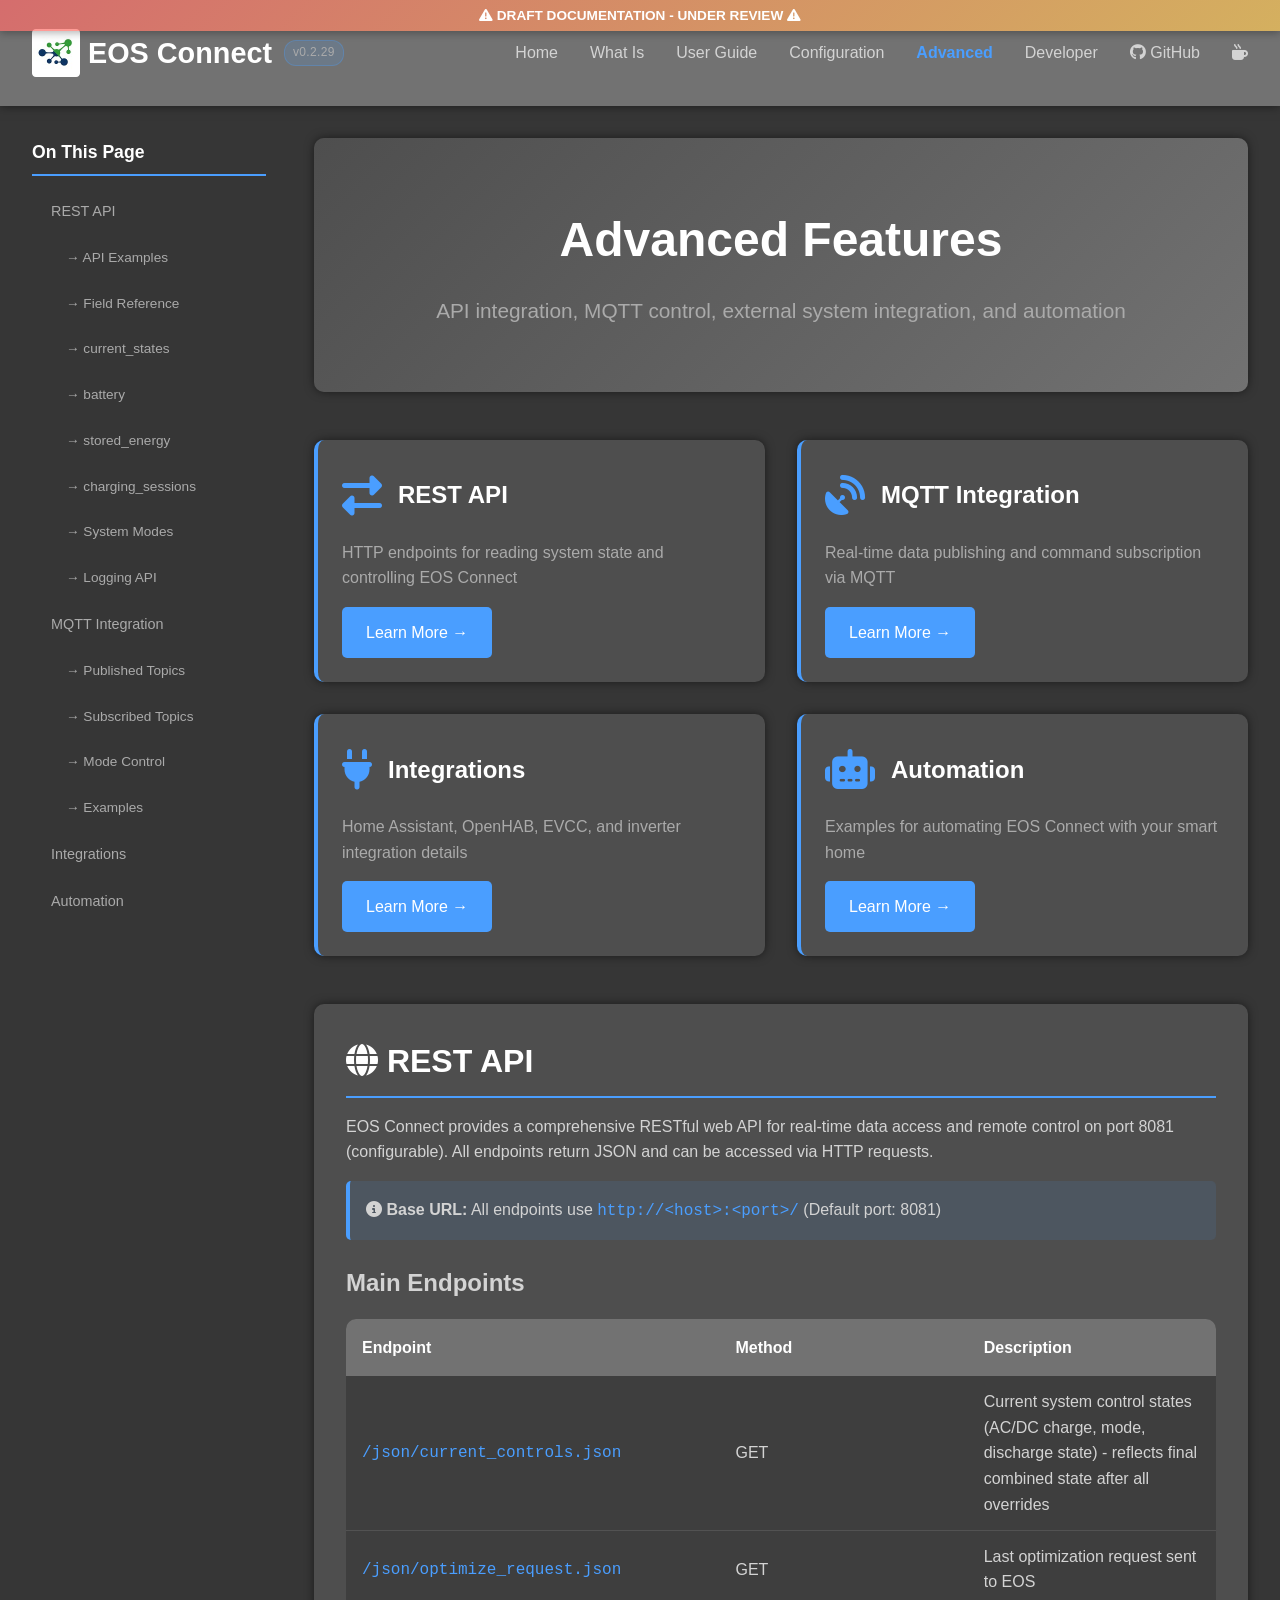
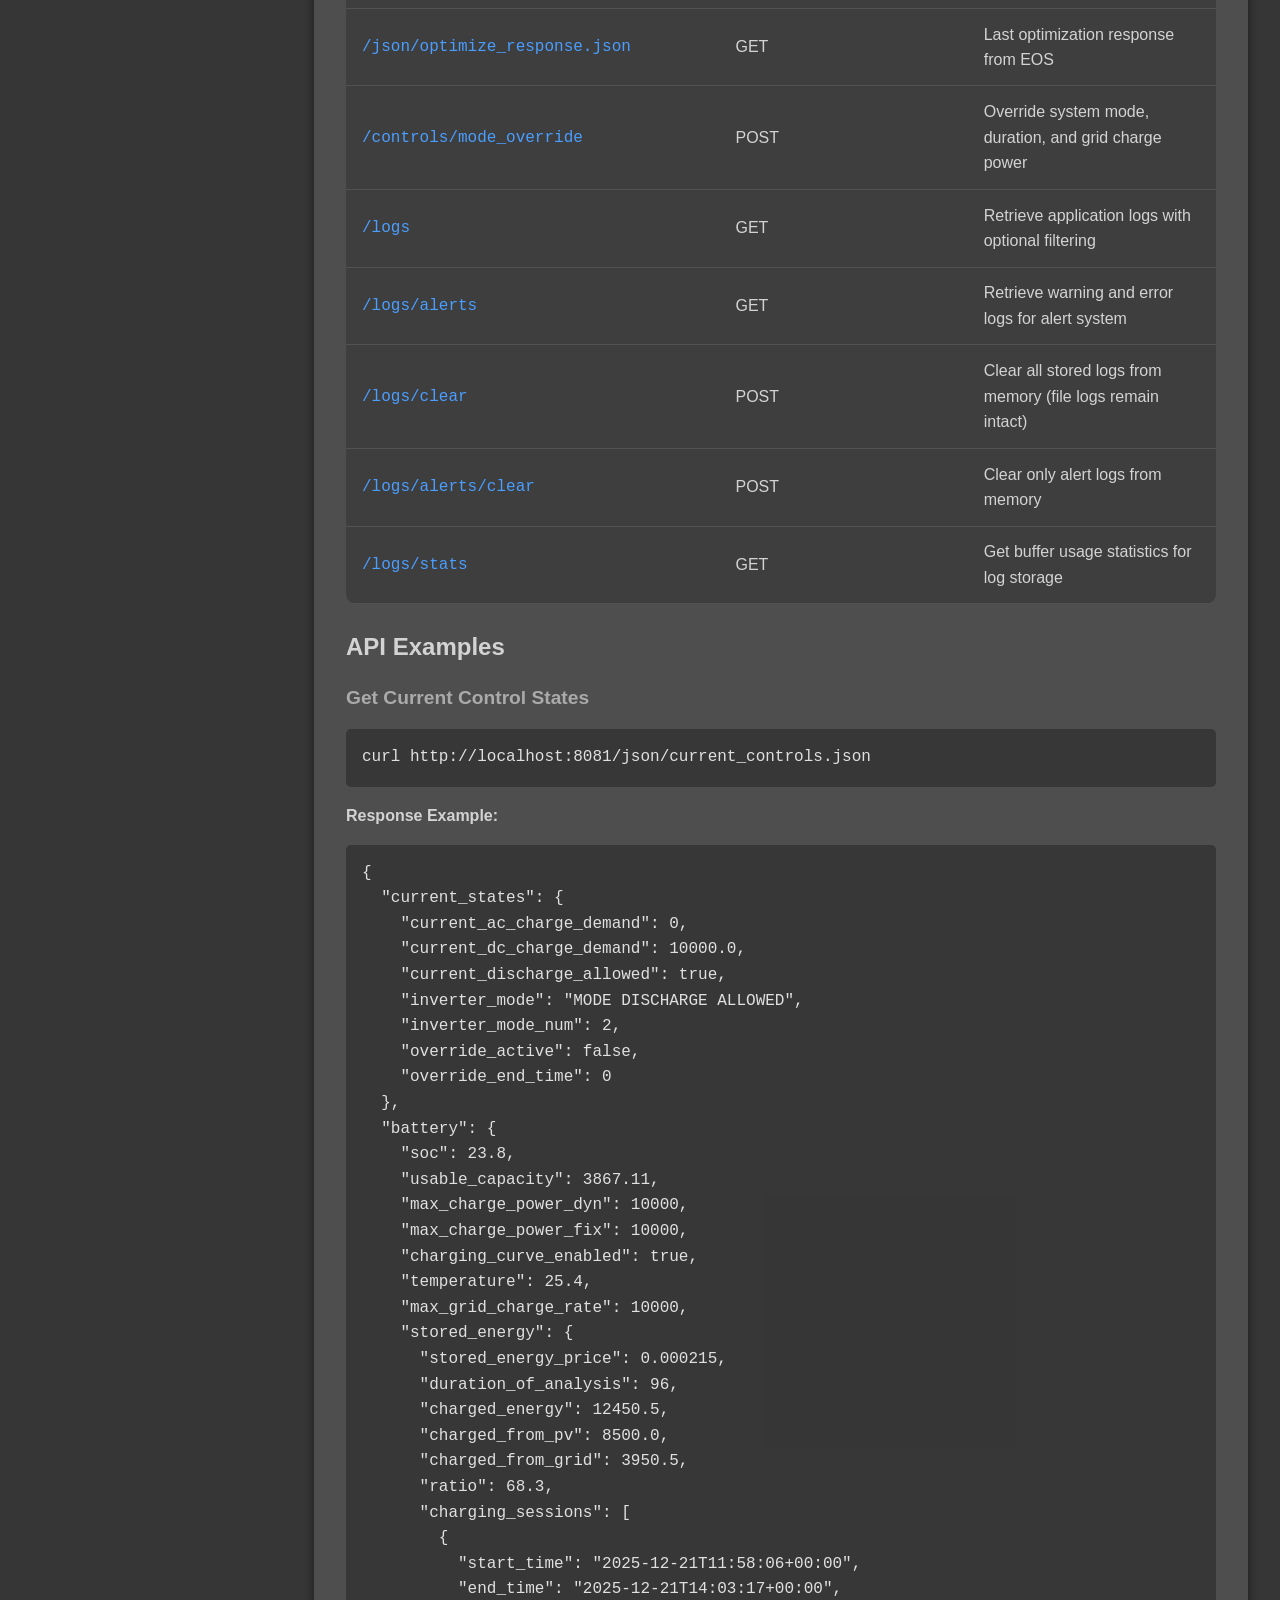
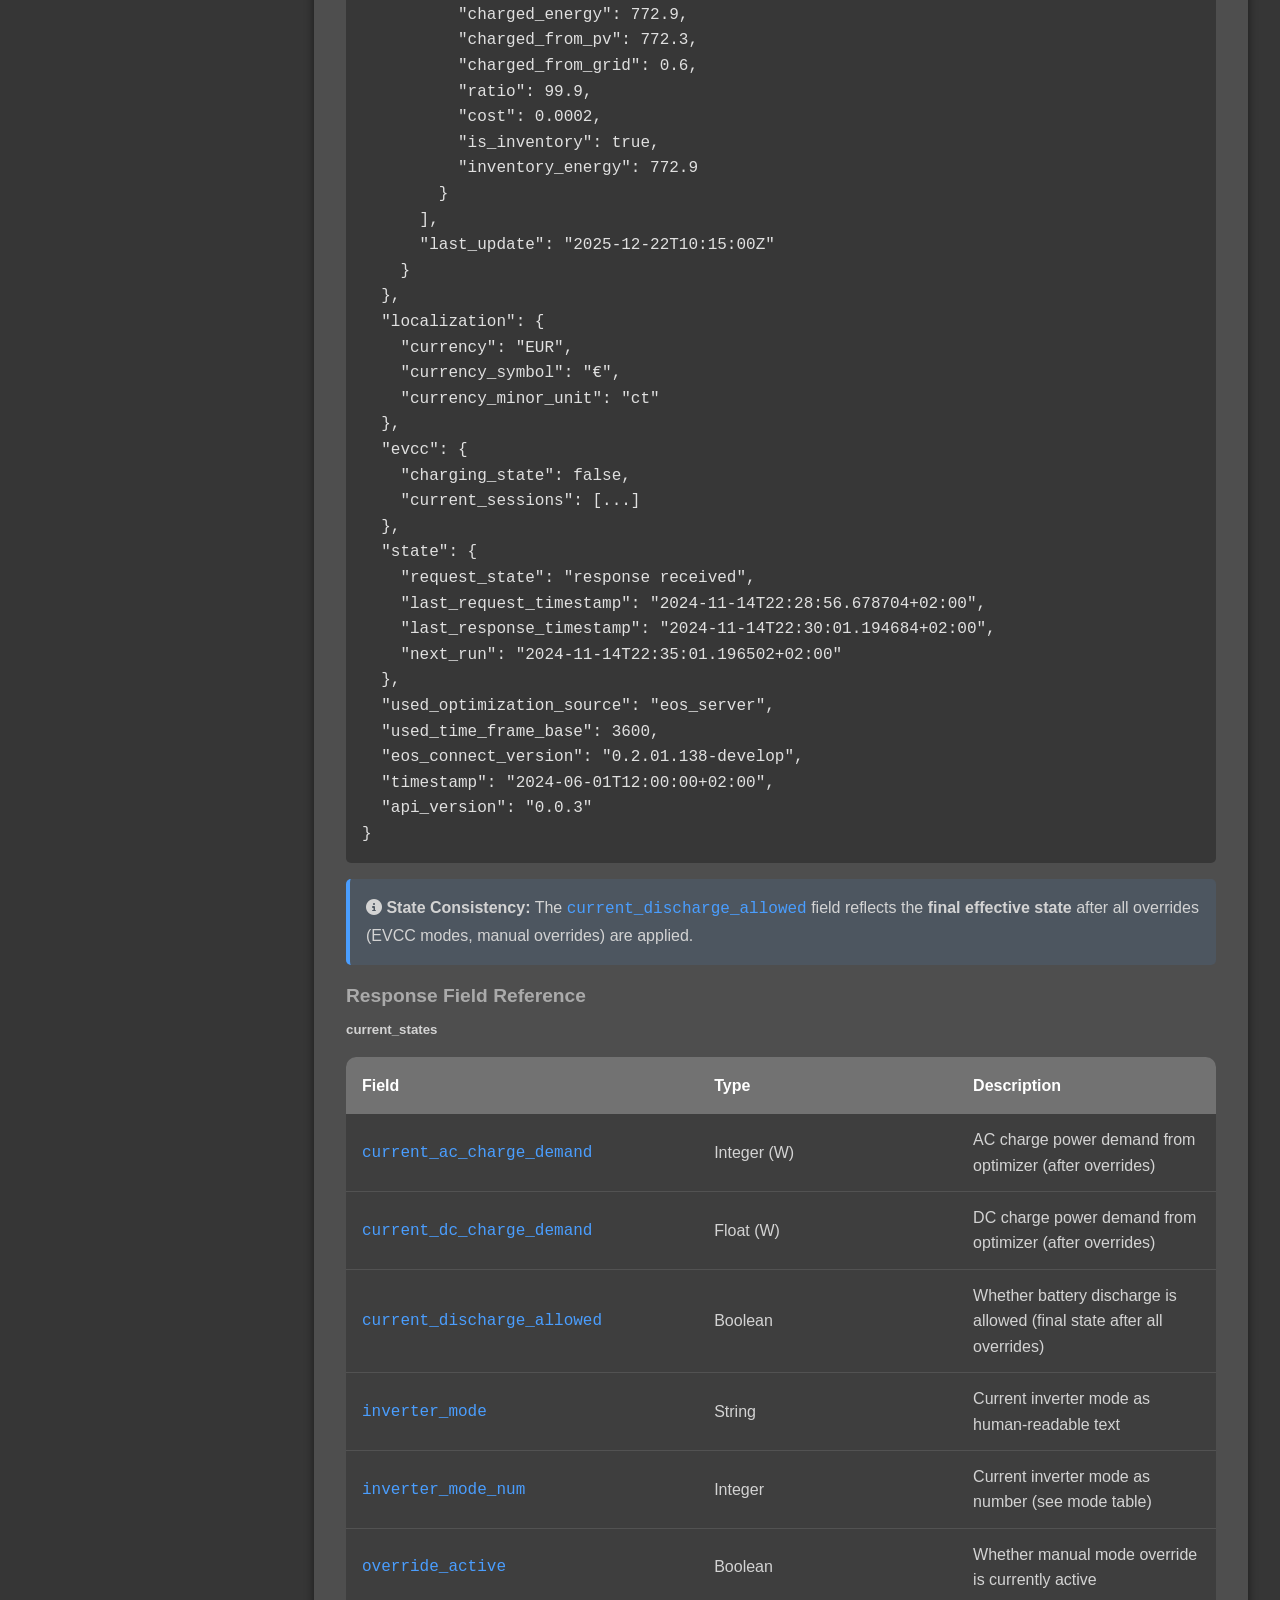
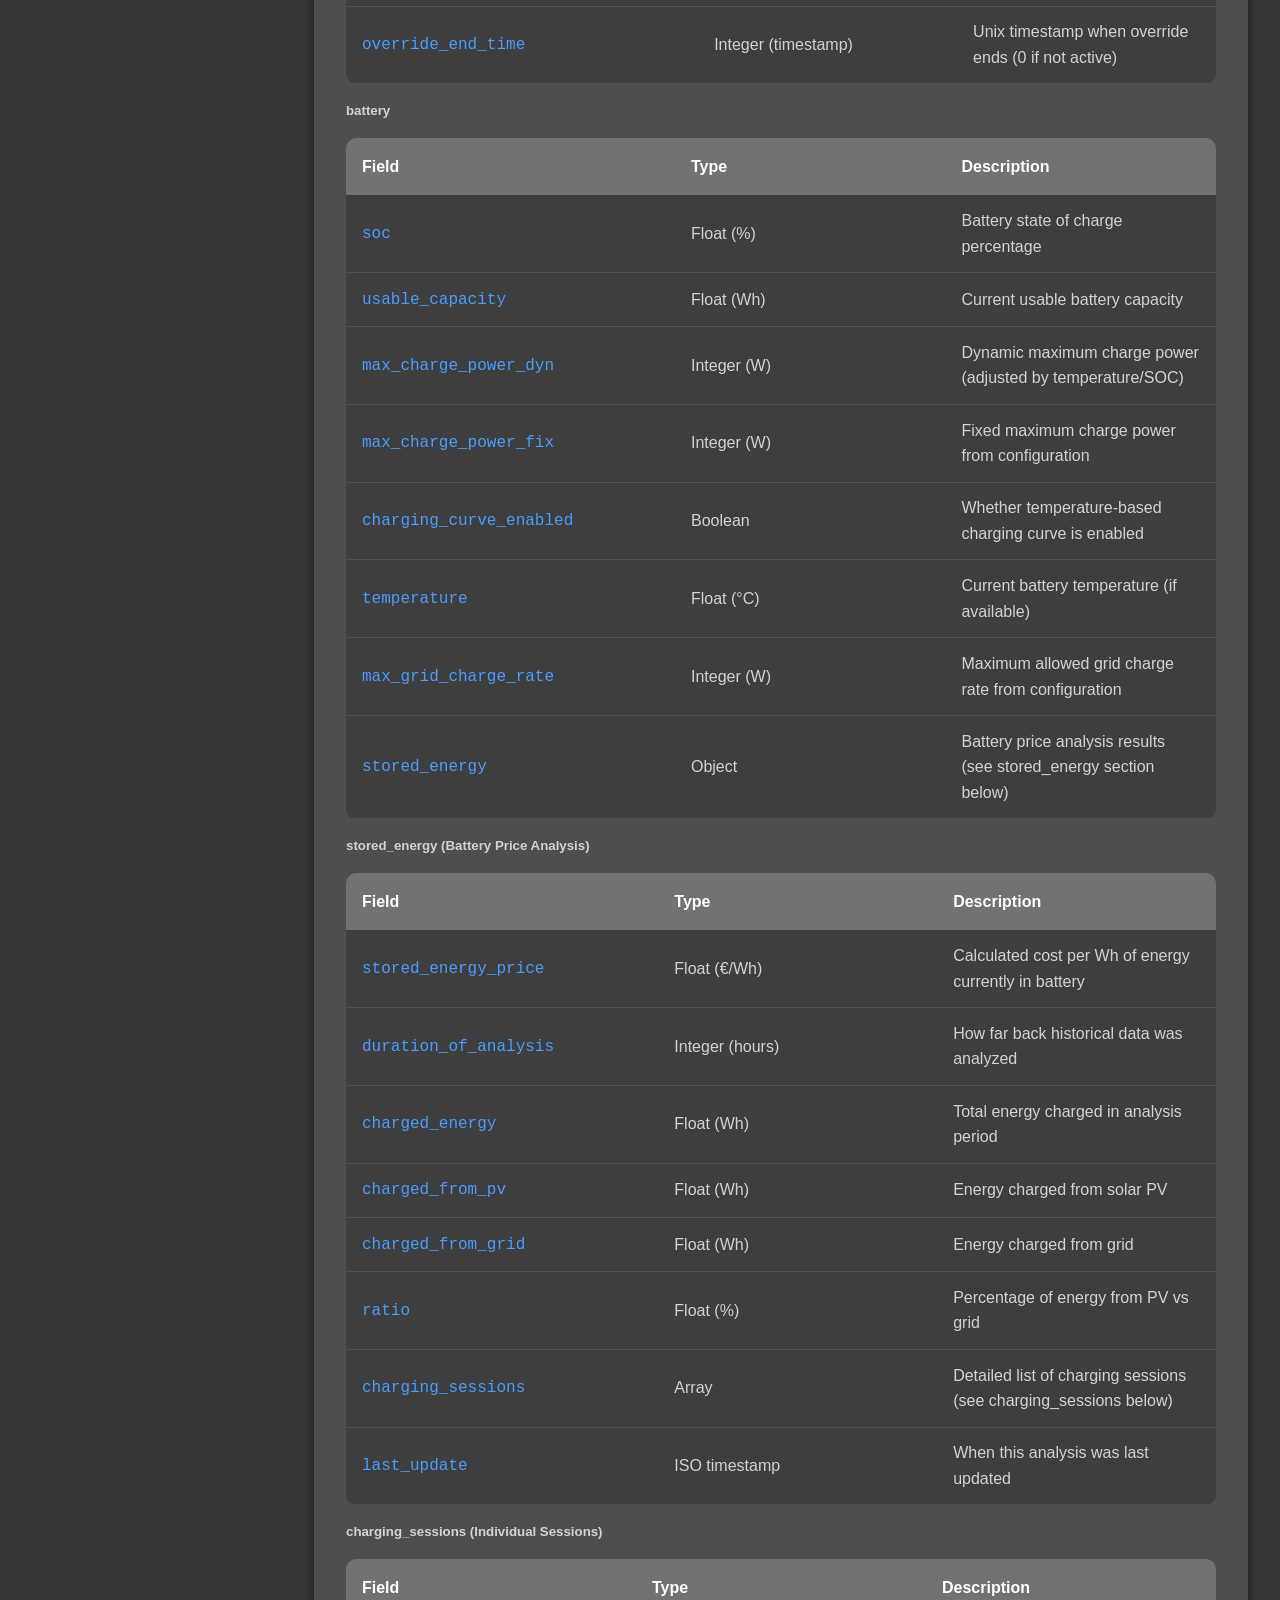
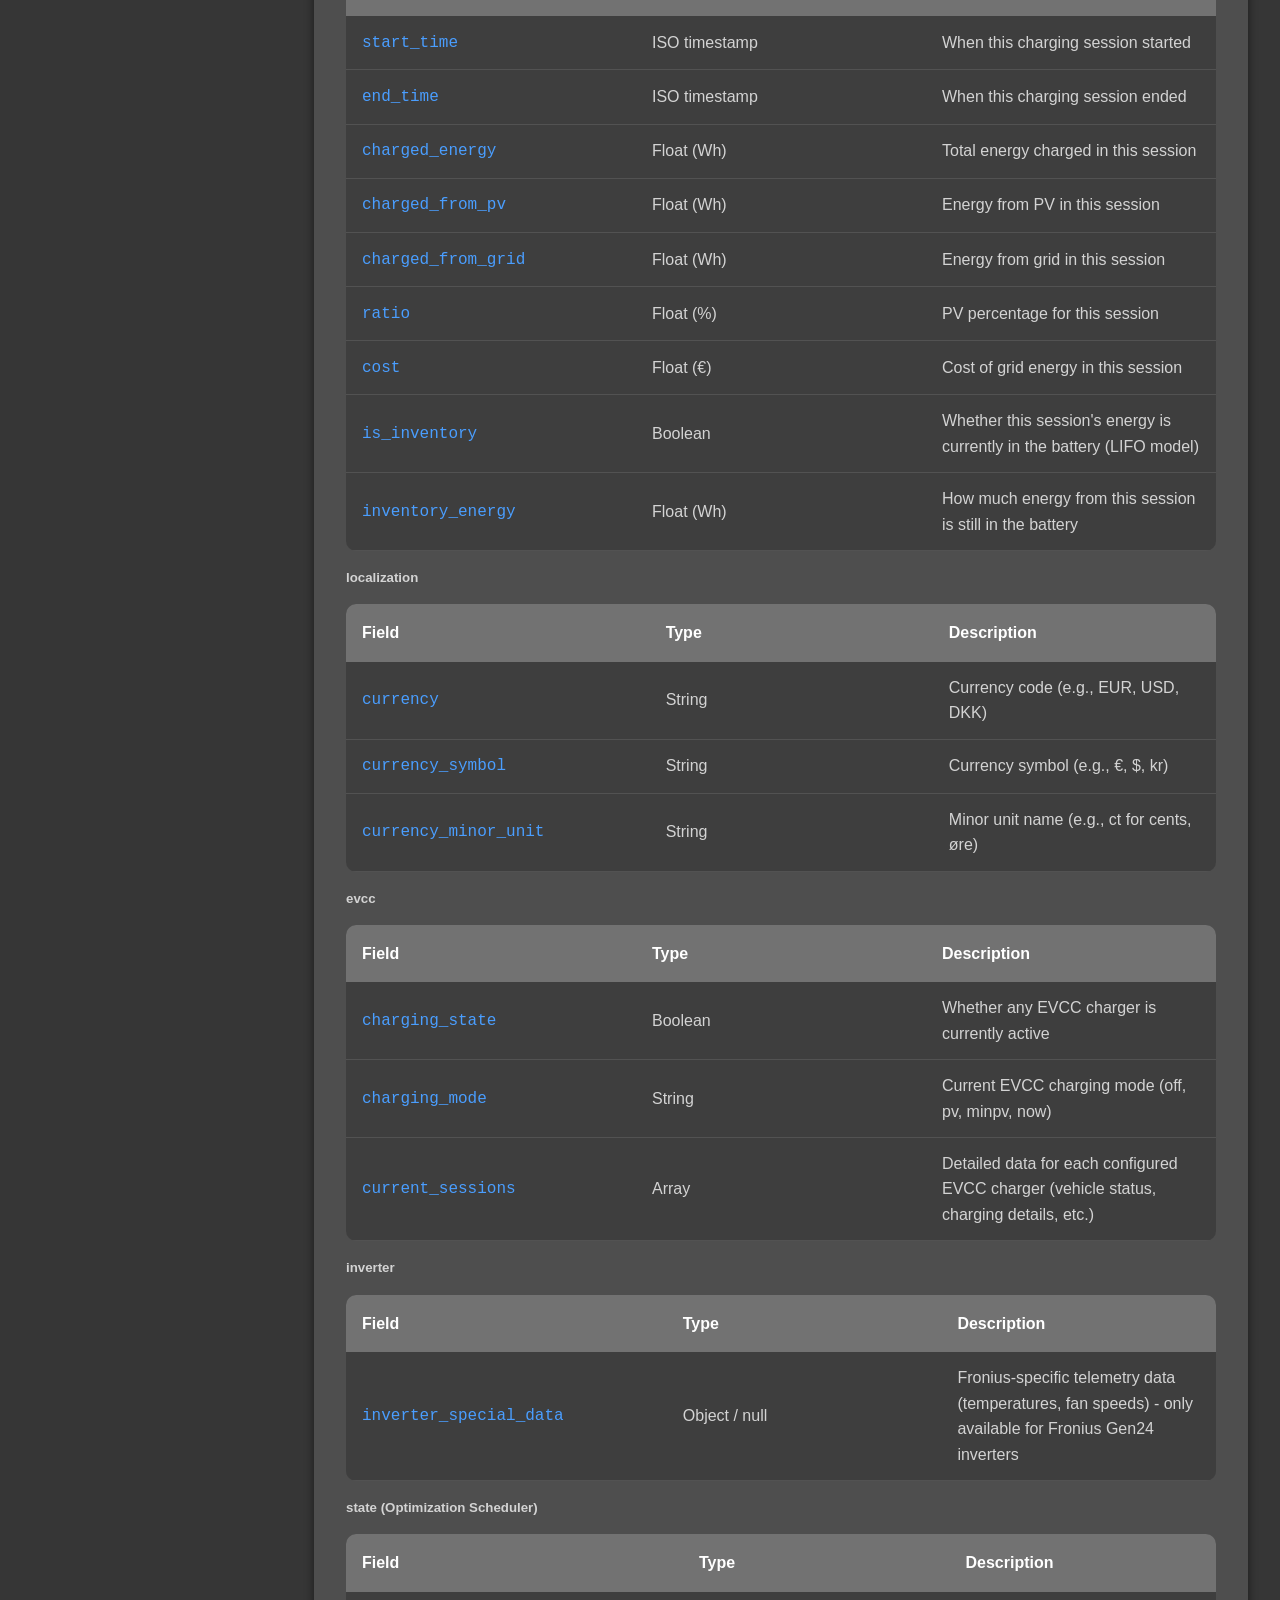
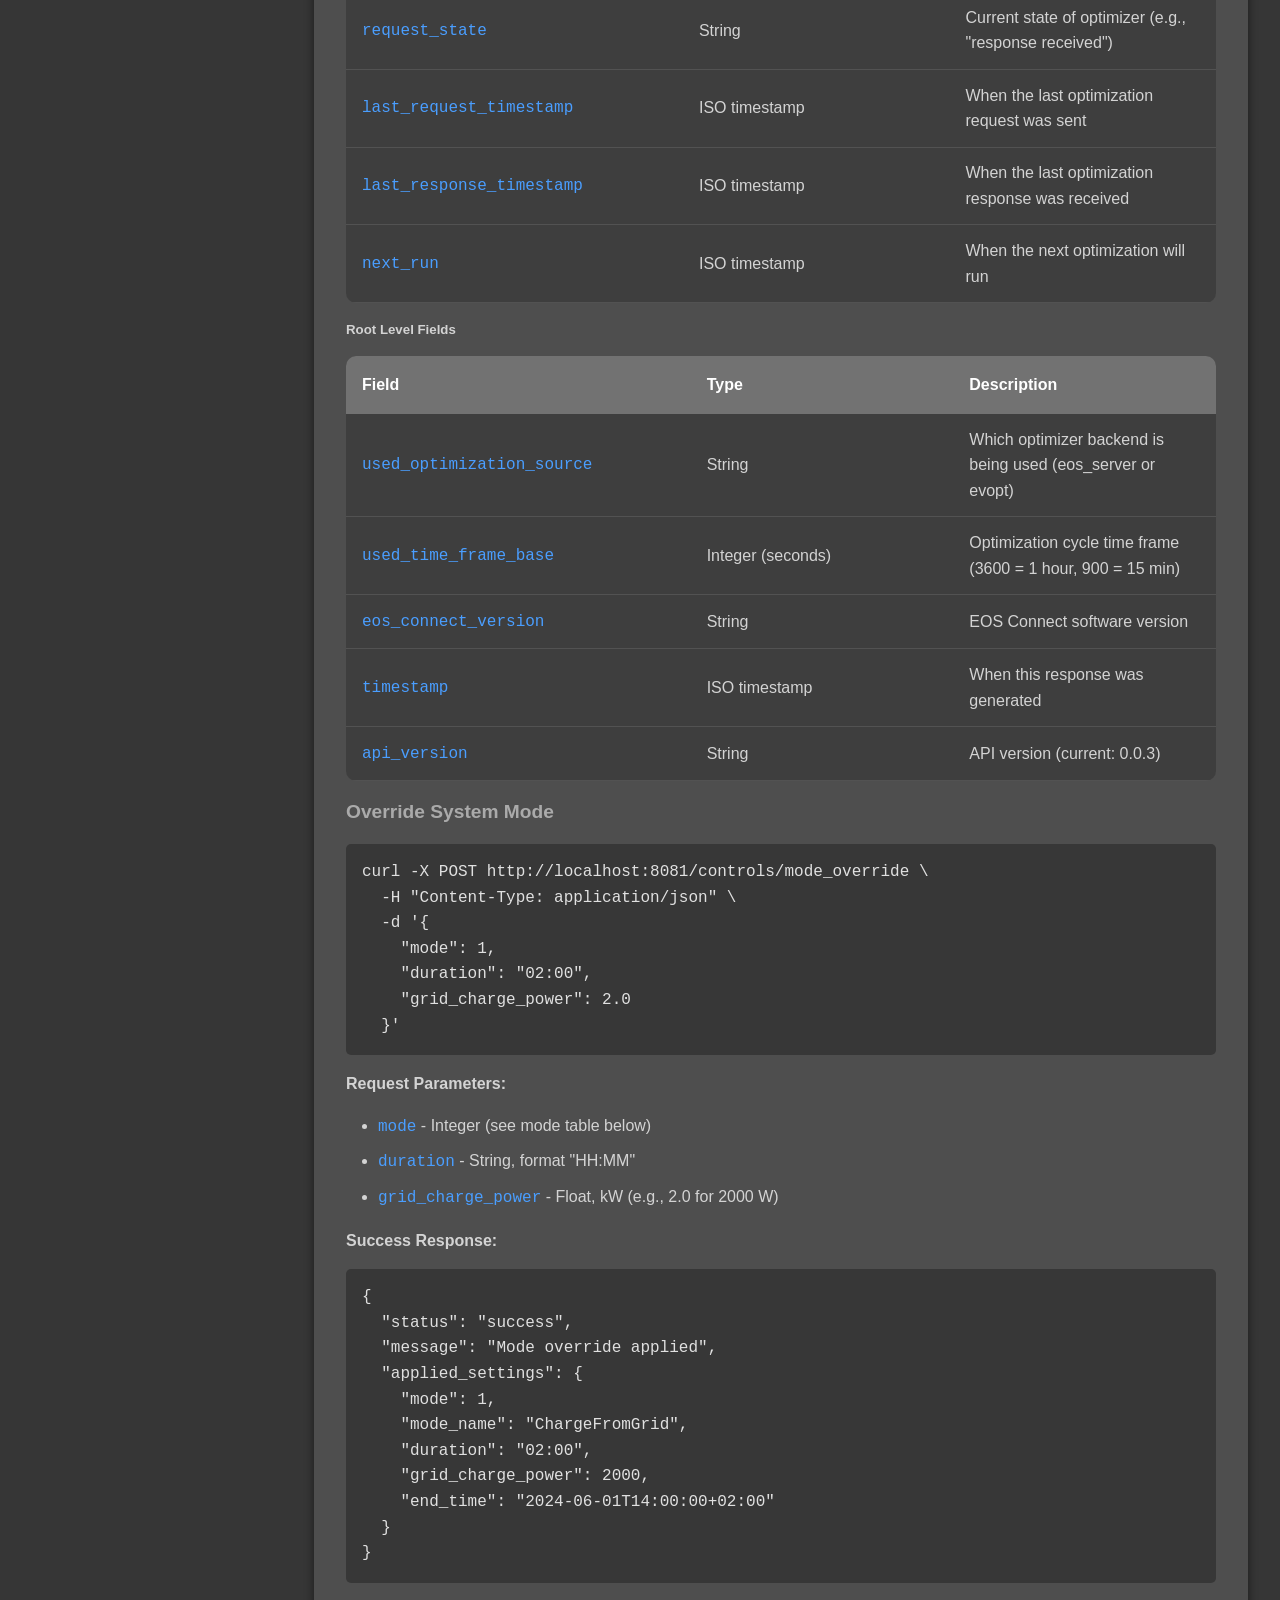
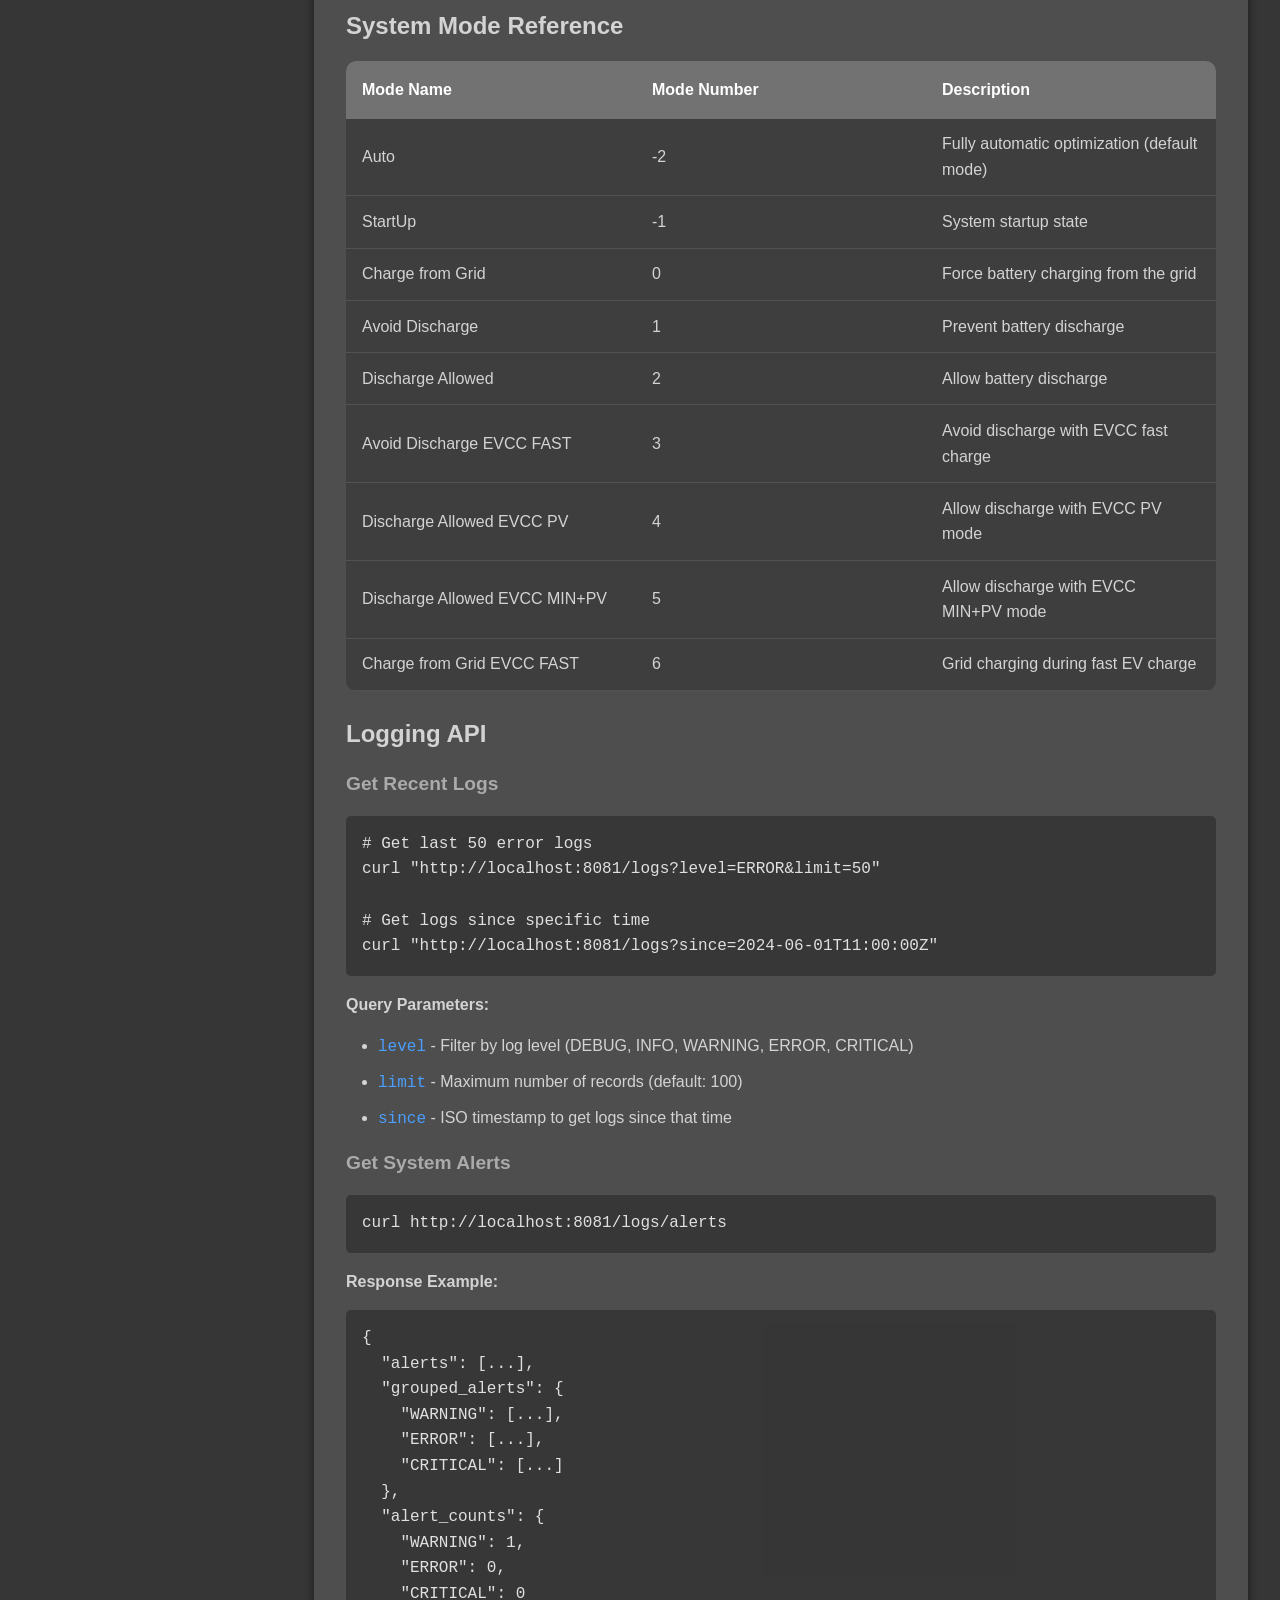
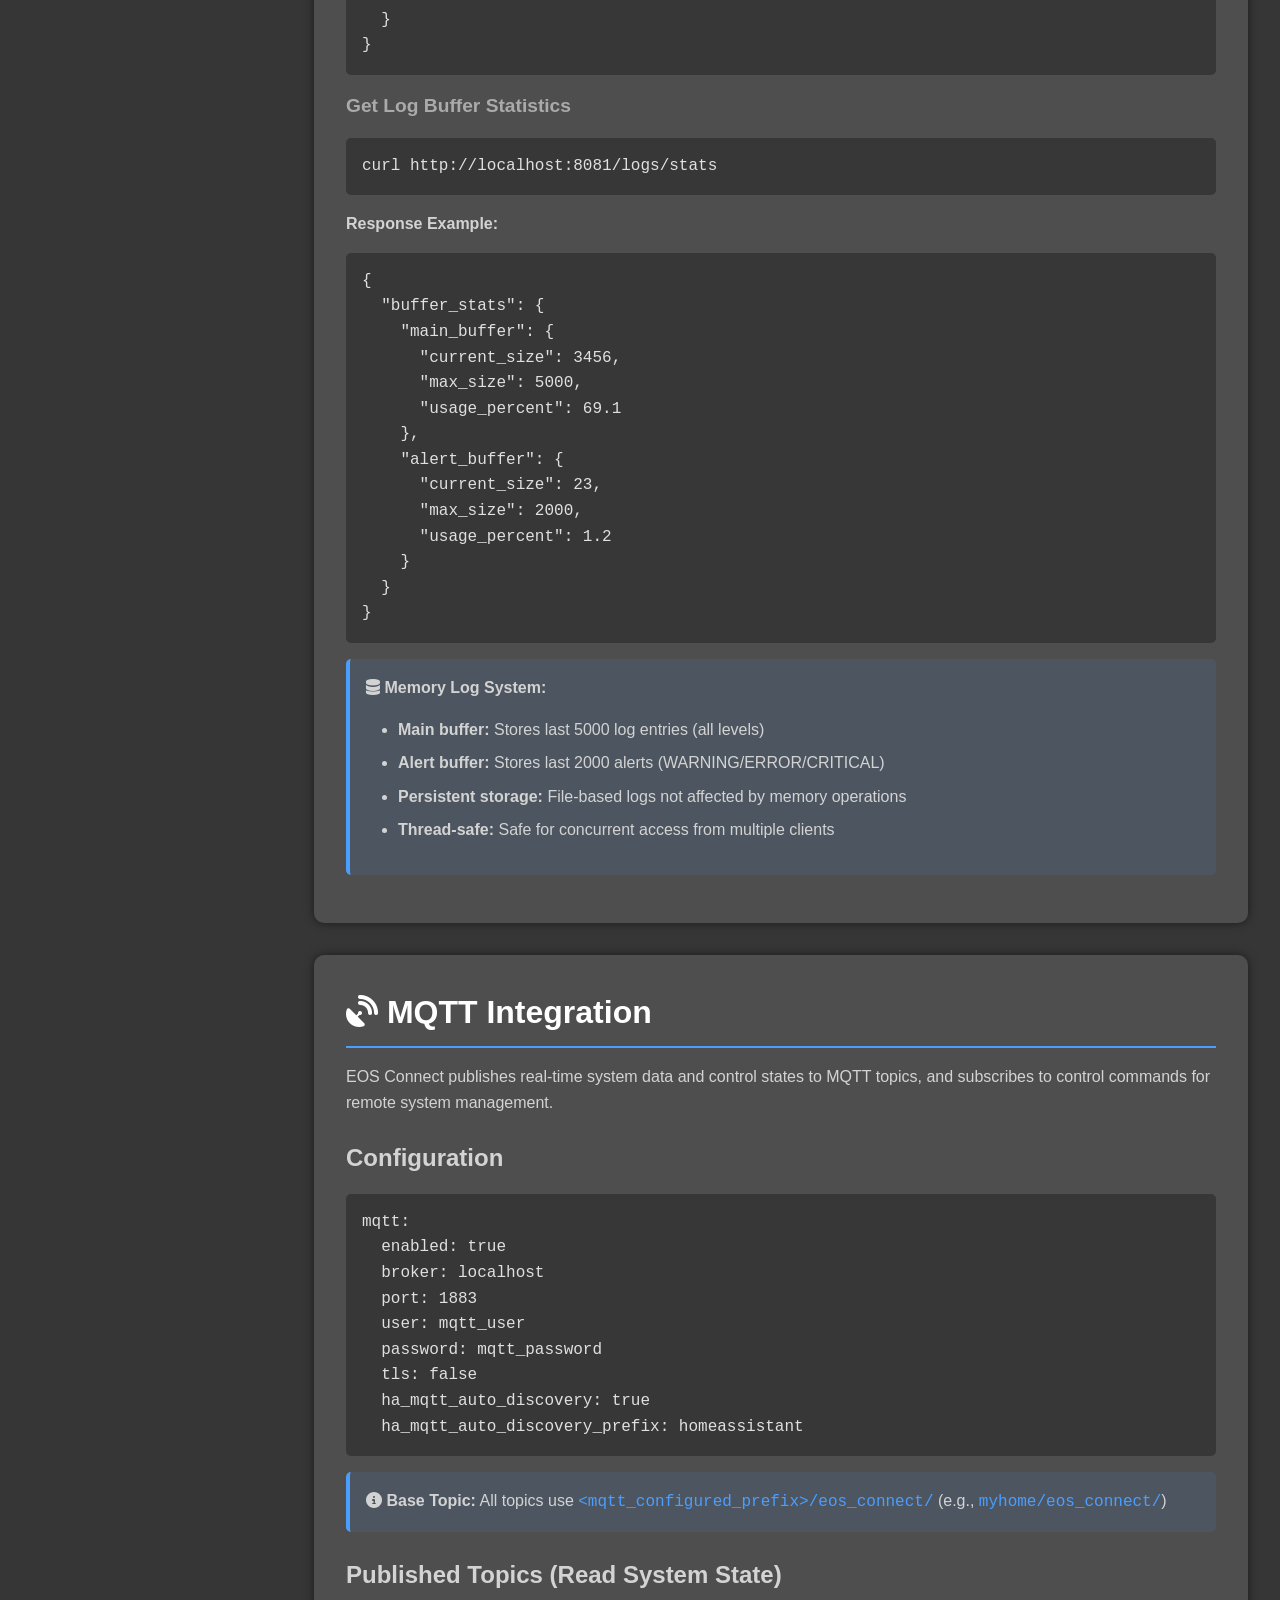
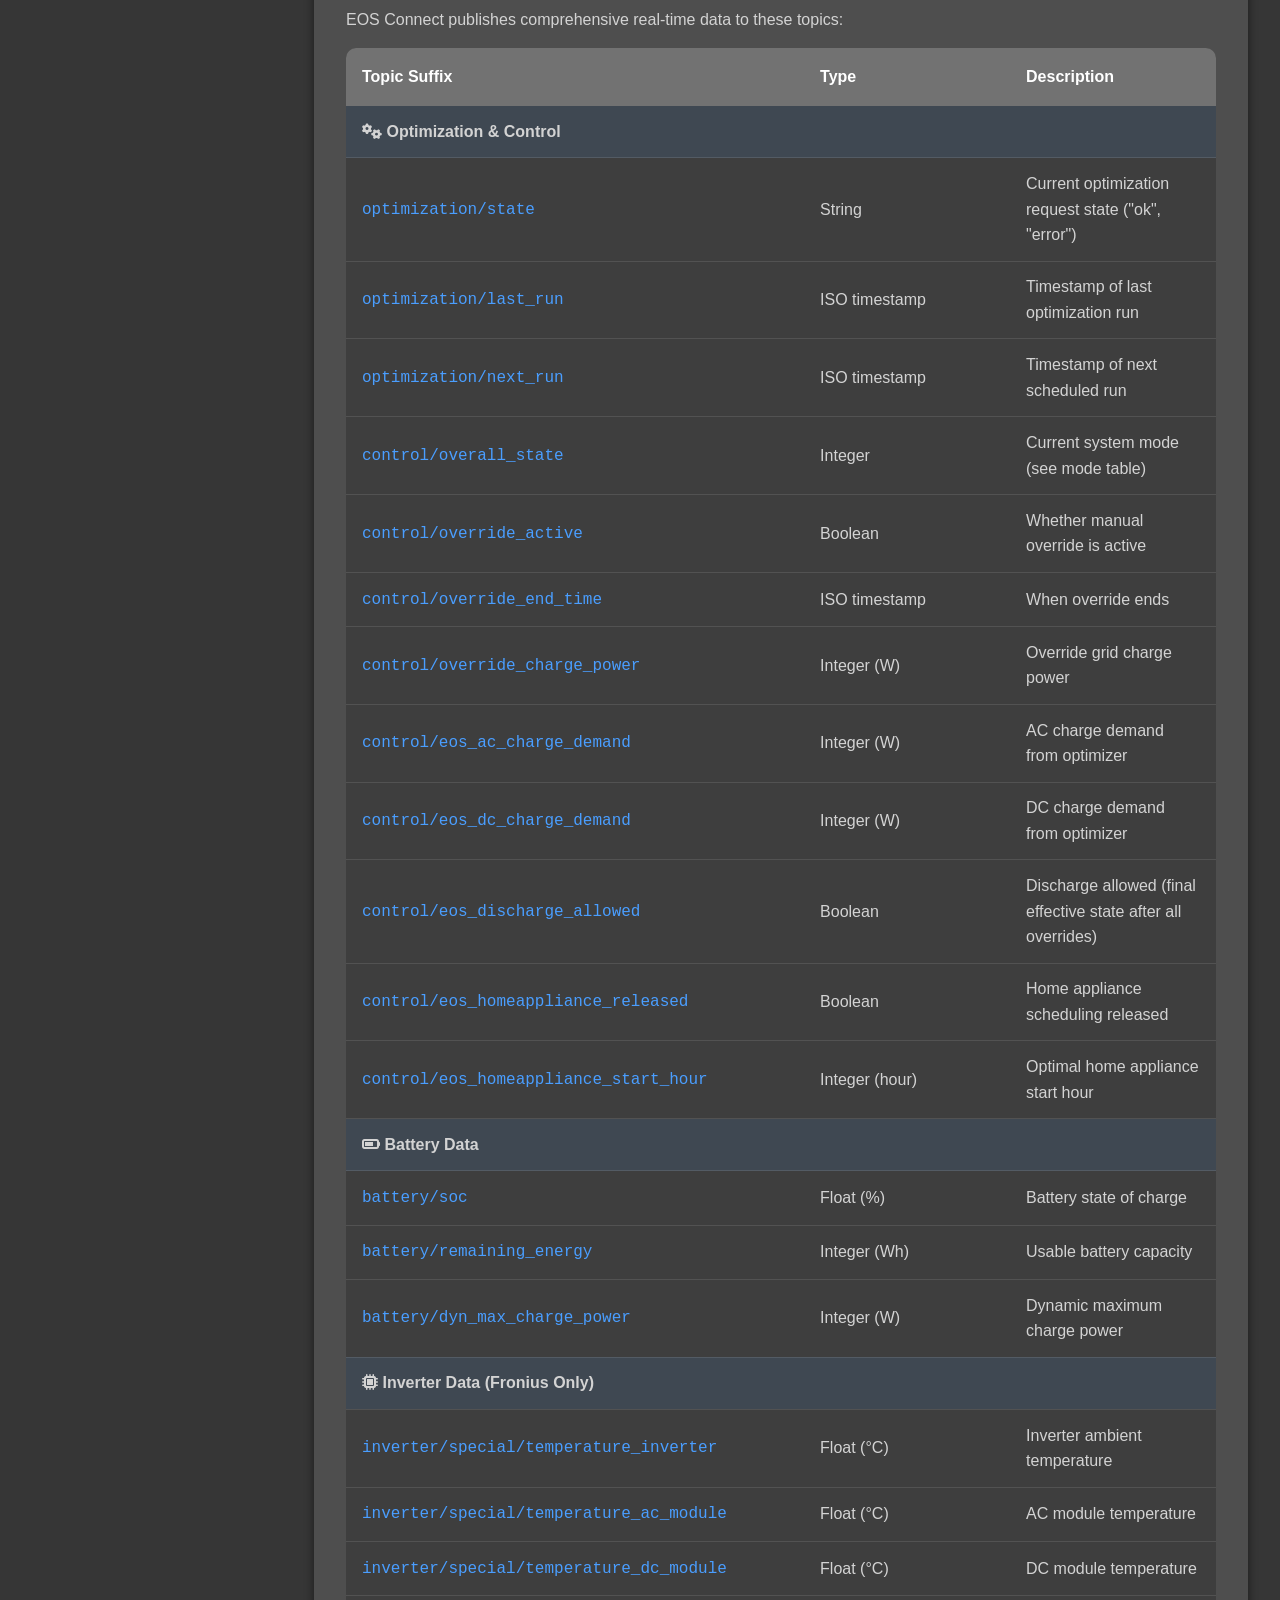
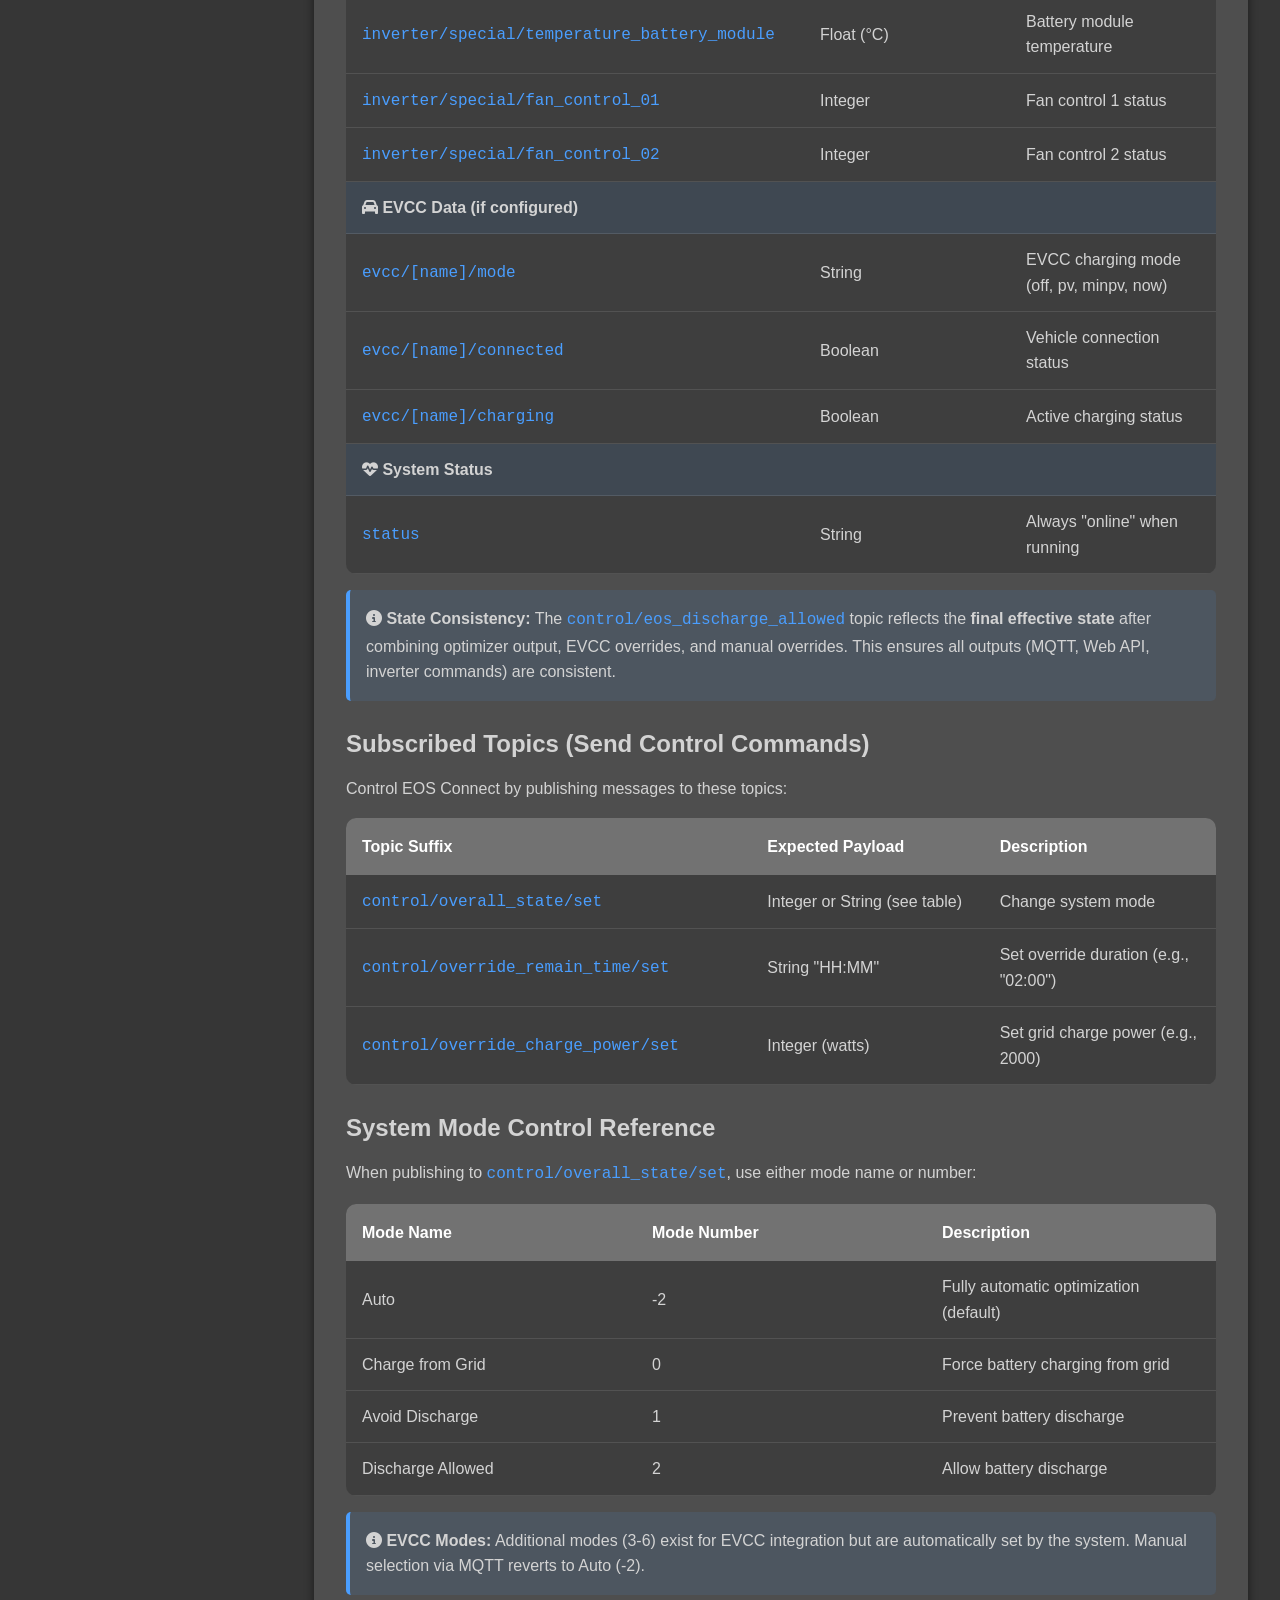
==== commit 9382d850: "feat: add version badge to navigation across documentation and enforce documentation updates for cod" ====
--- a/docs/advanced/index.html
+++ b/docs/advanced/index.html
@@ -16,7 +16,11 @@
 
     <nav class="nav-header">
         <div class="nav-container">
-            <a href="../index.html" class="nav-logo"><img src="../assets/images/icon.png" alt="EOS Connect" style="height: 48px; vertical-align: middle; margin-right: 8px;">EOS Connect</a>
+            <a href="../index.html" class="nav-logo">
+                <img src="../assets/images/icon.png" alt="EOS Connect" style="height: 48px; vertical-align: middle; margin-right: 8px;">
+                <span>EOS Connect</span>
+                <span class="version-badge">v0.2.29</span>
+            </a>
             <button class="mobile-menu-toggle" onclick="toggleMobileMenu()" aria-label="Toggle menu">
                 <i class="fas fa-bars"></i>
             </button>
--- a/docs/assets/css/style.css
+++ b/docs/assets/css/style.css
@@ -79,6 +79,19 @@
     color: var(--accent-color);
 }
 
+/* Version badge in navigation */
+.version-badge {
+    font-size: 0.75rem;
+    font-weight: 500;
+    color: var(--text-secondary);
+    background-color: rgba(74, 158, 255, 0.15);
+    border: 1px solid rgba(74, 158, 255, 0.3);
+    padding: 0.15rem 0.5rem;
+    border-radius: 12px;
+    margin-left: 0.75rem;
+    letter-spacing: 0.02rem;
+}
+
 .nav-menu {
     display: flex;
     gap: 2rem;
@@ -595,6 +608,13 @@
 
     .toc-sidebar h3 {
         font-size: 1rem;
+    }
+
+    /* Hide version badge on smaller screens */
+    .version-badge {
+        font-size: 0.65rem;
+        padding: 0.1rem 0.4rem;
+        margin-left: 0.5rem;
     }
 
     /* Mobile menu toggle button */
@@ -752,3 +772,10 @@
         font-size: 1.3rem;
     }
 }
+
+/* Very small screens - hide version badge completely */
+@media (max-width: 480px) {
+    .version-badge {
+        display: none;
+    }
+}
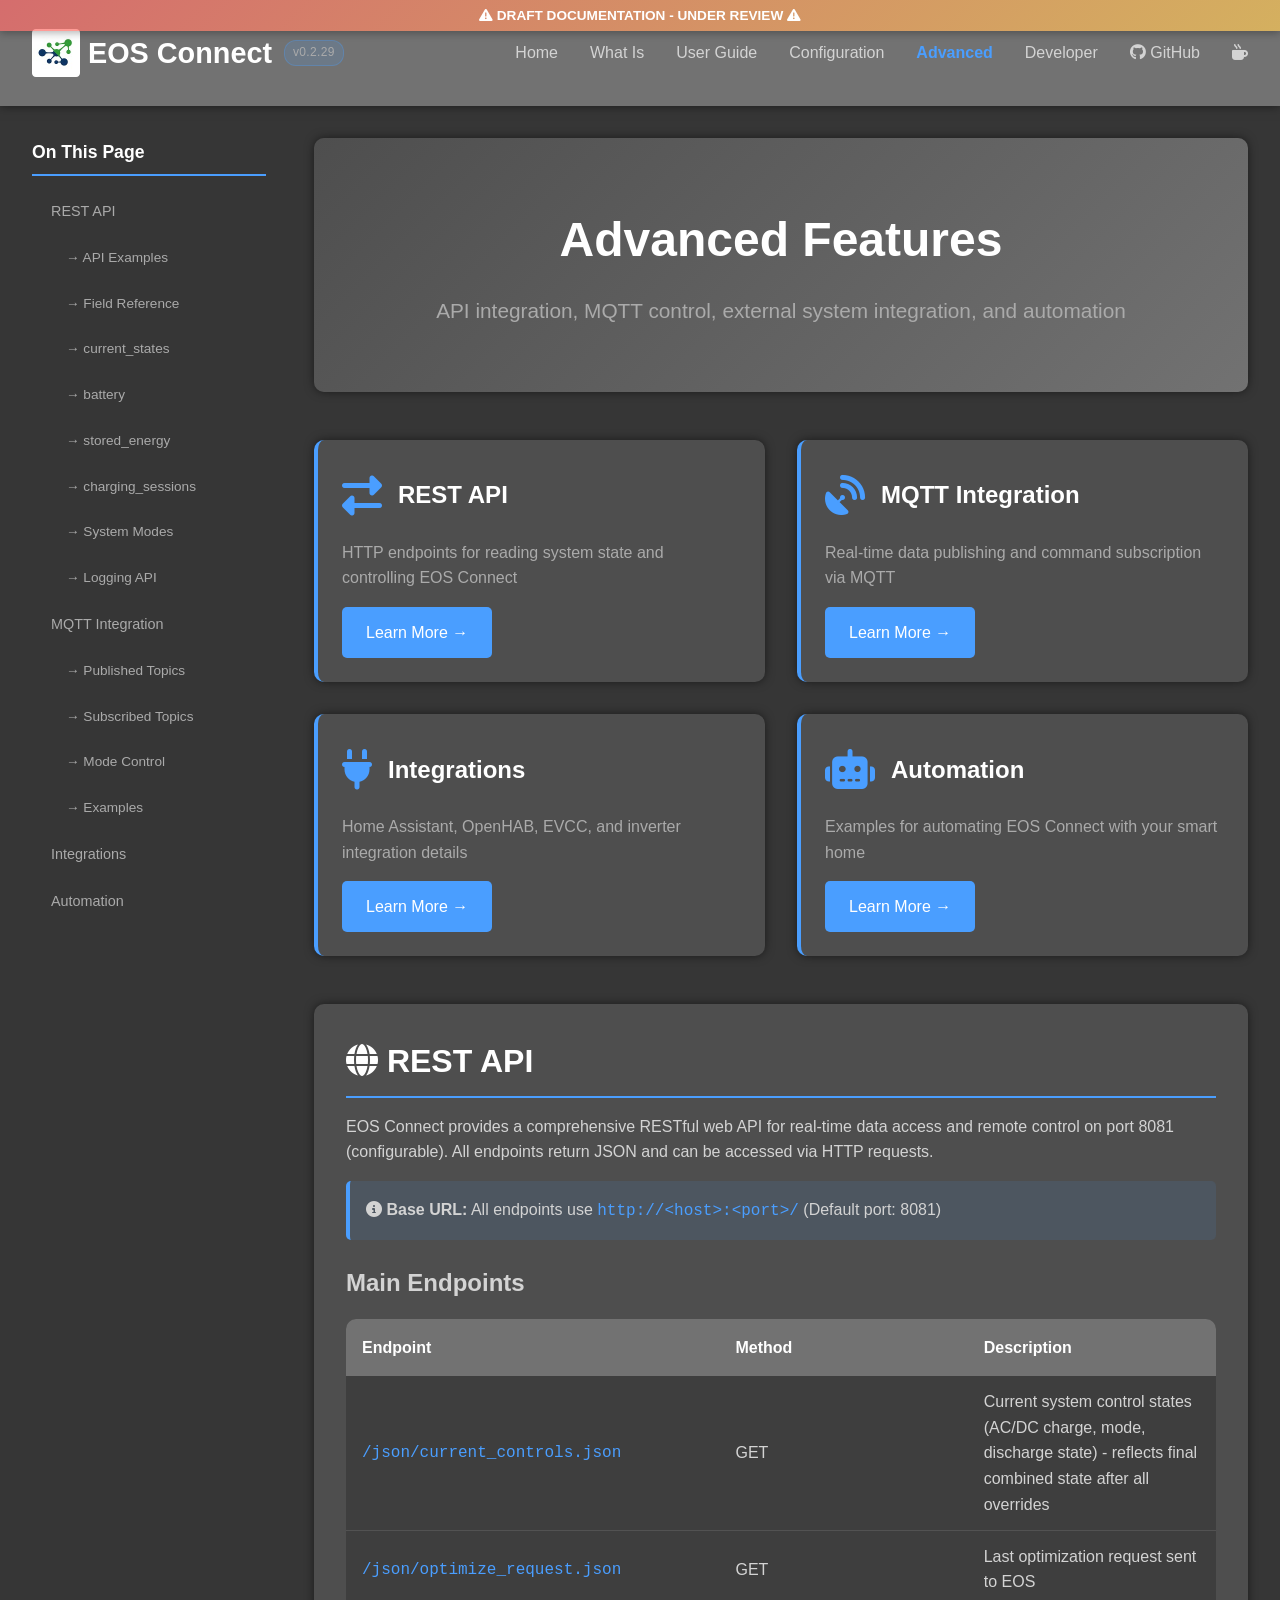
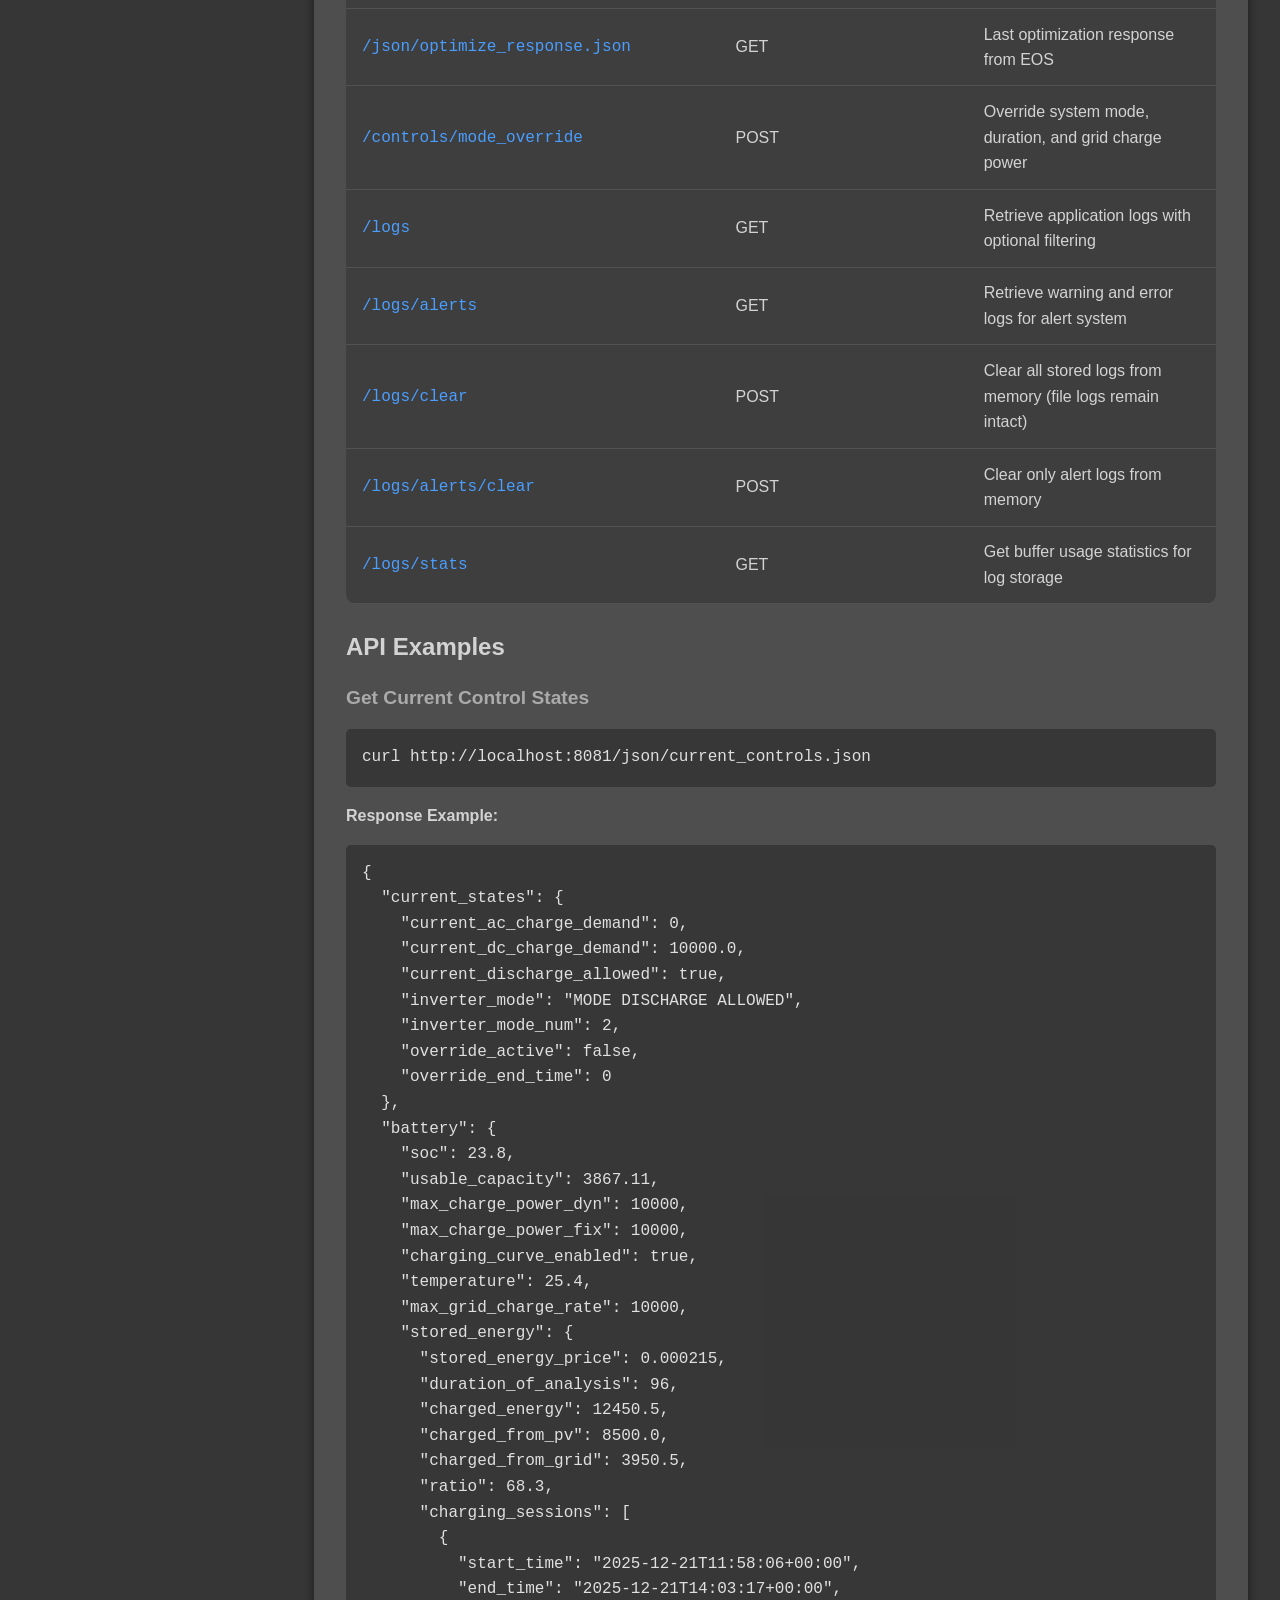
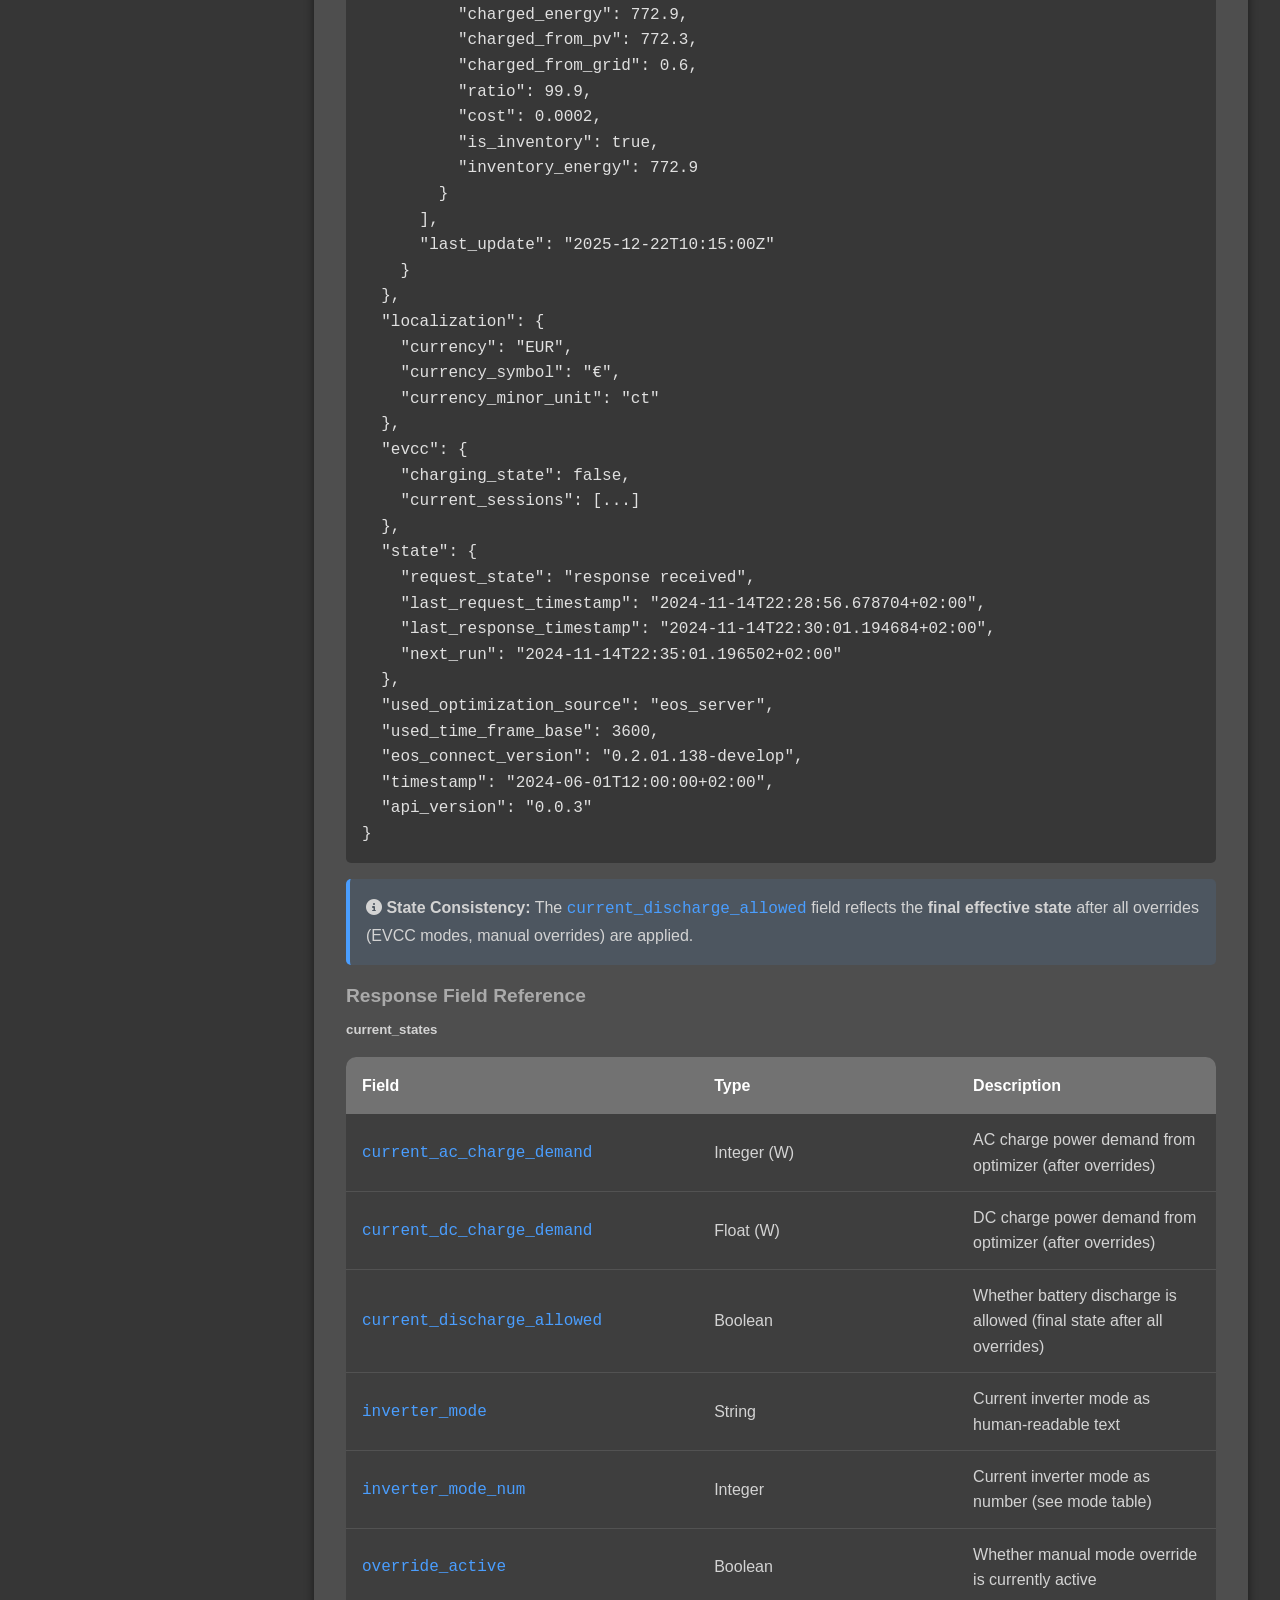
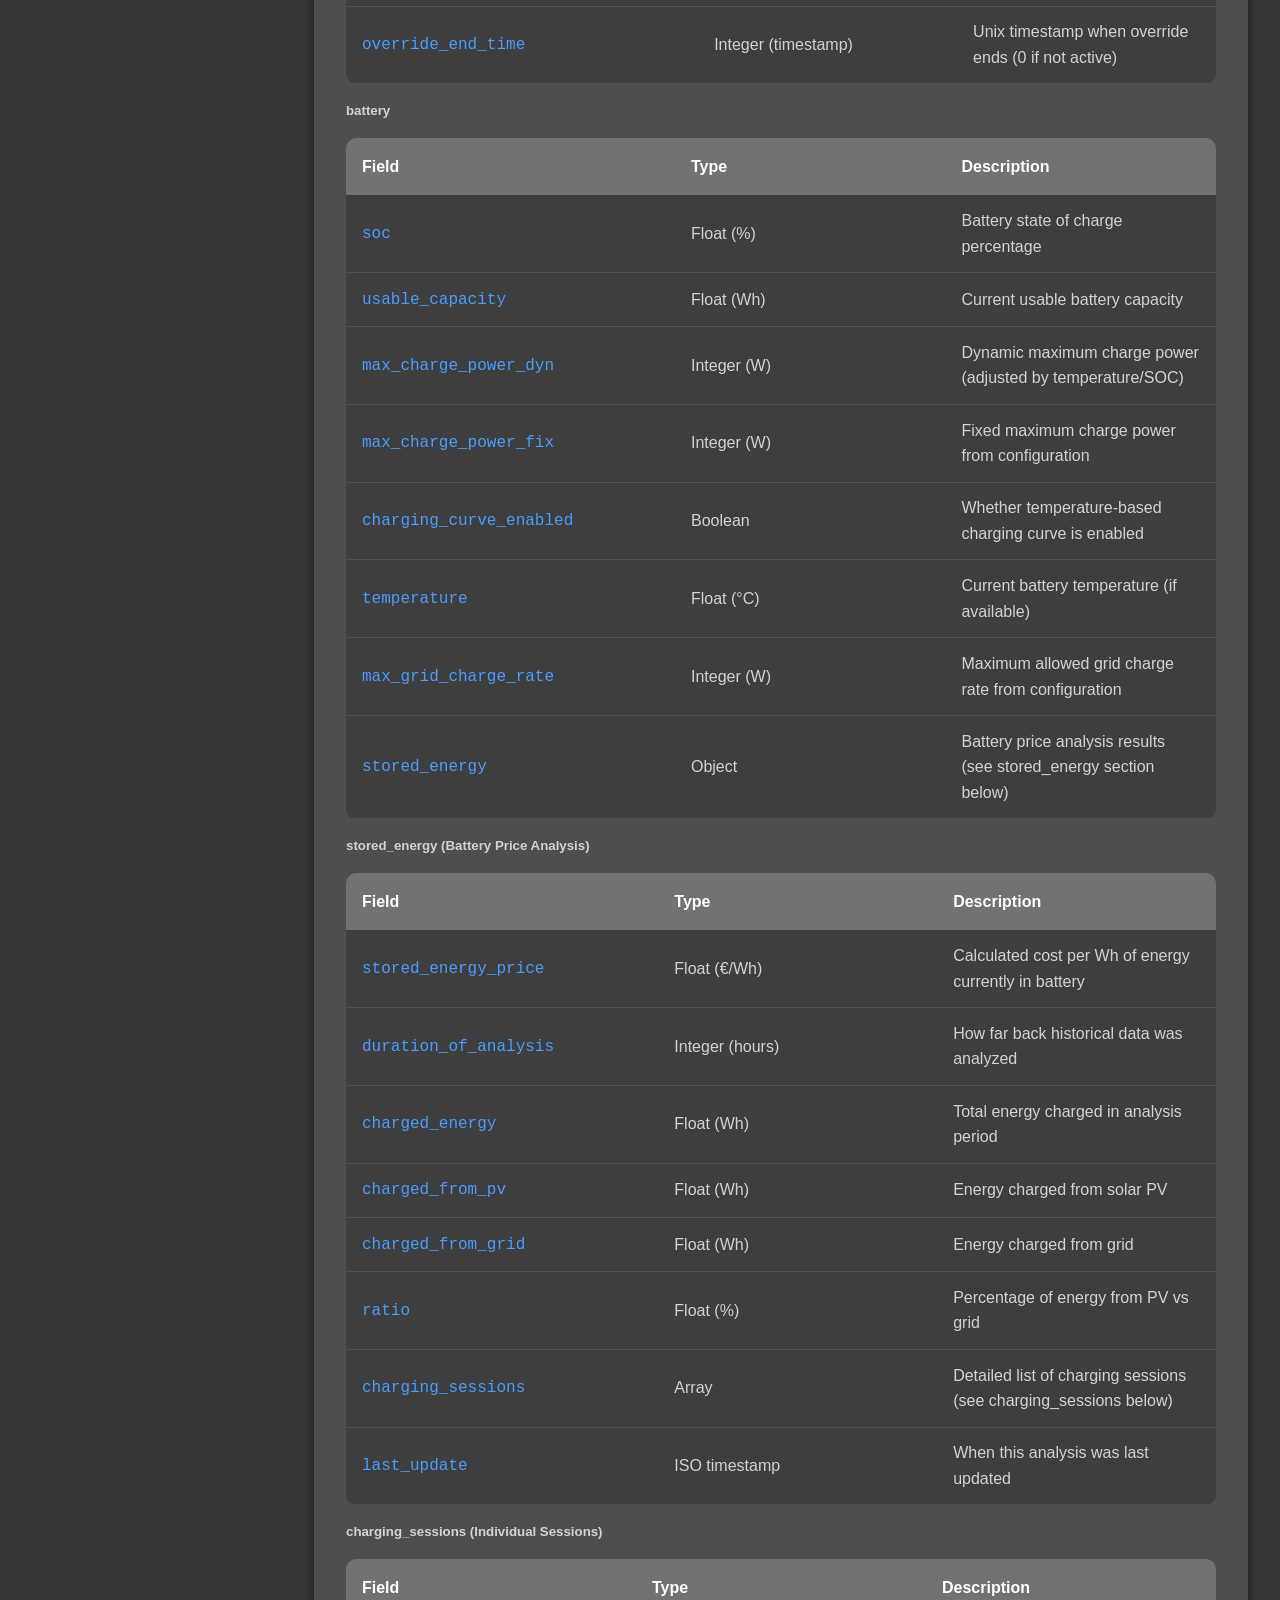
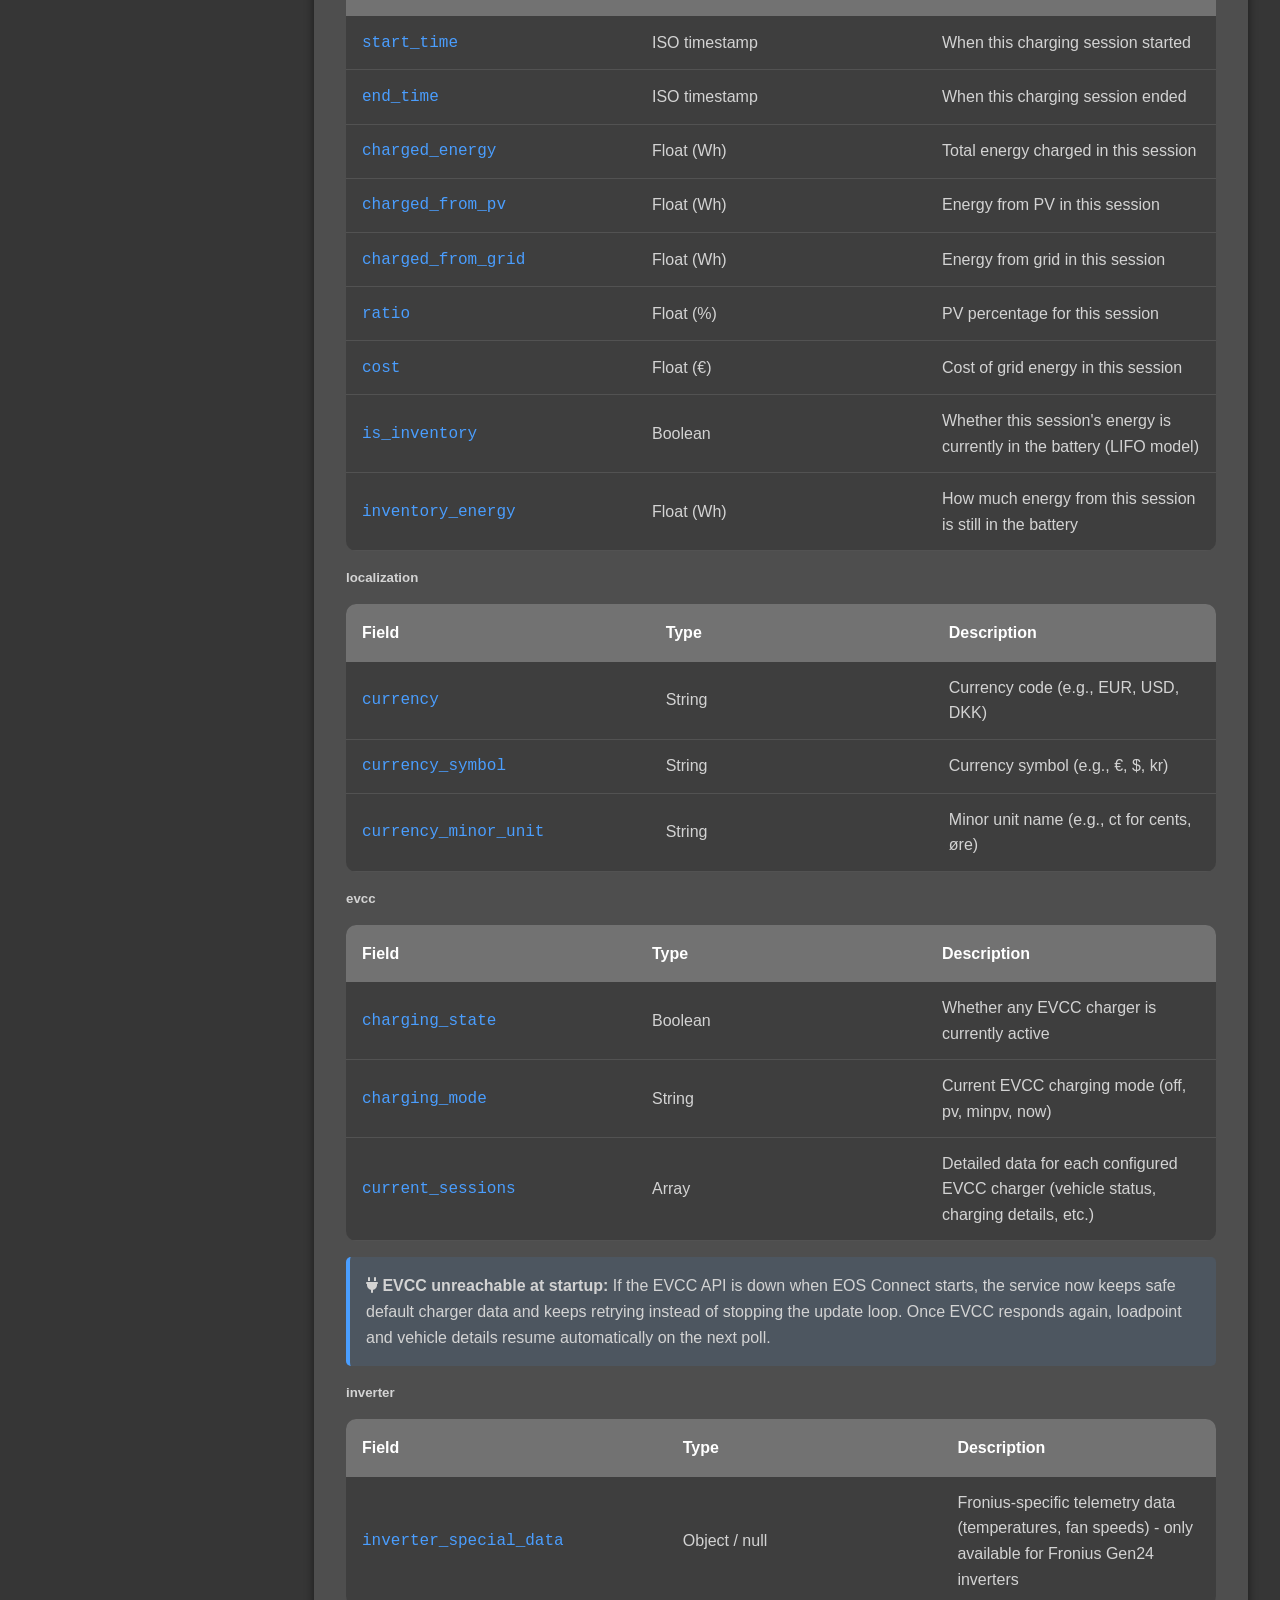
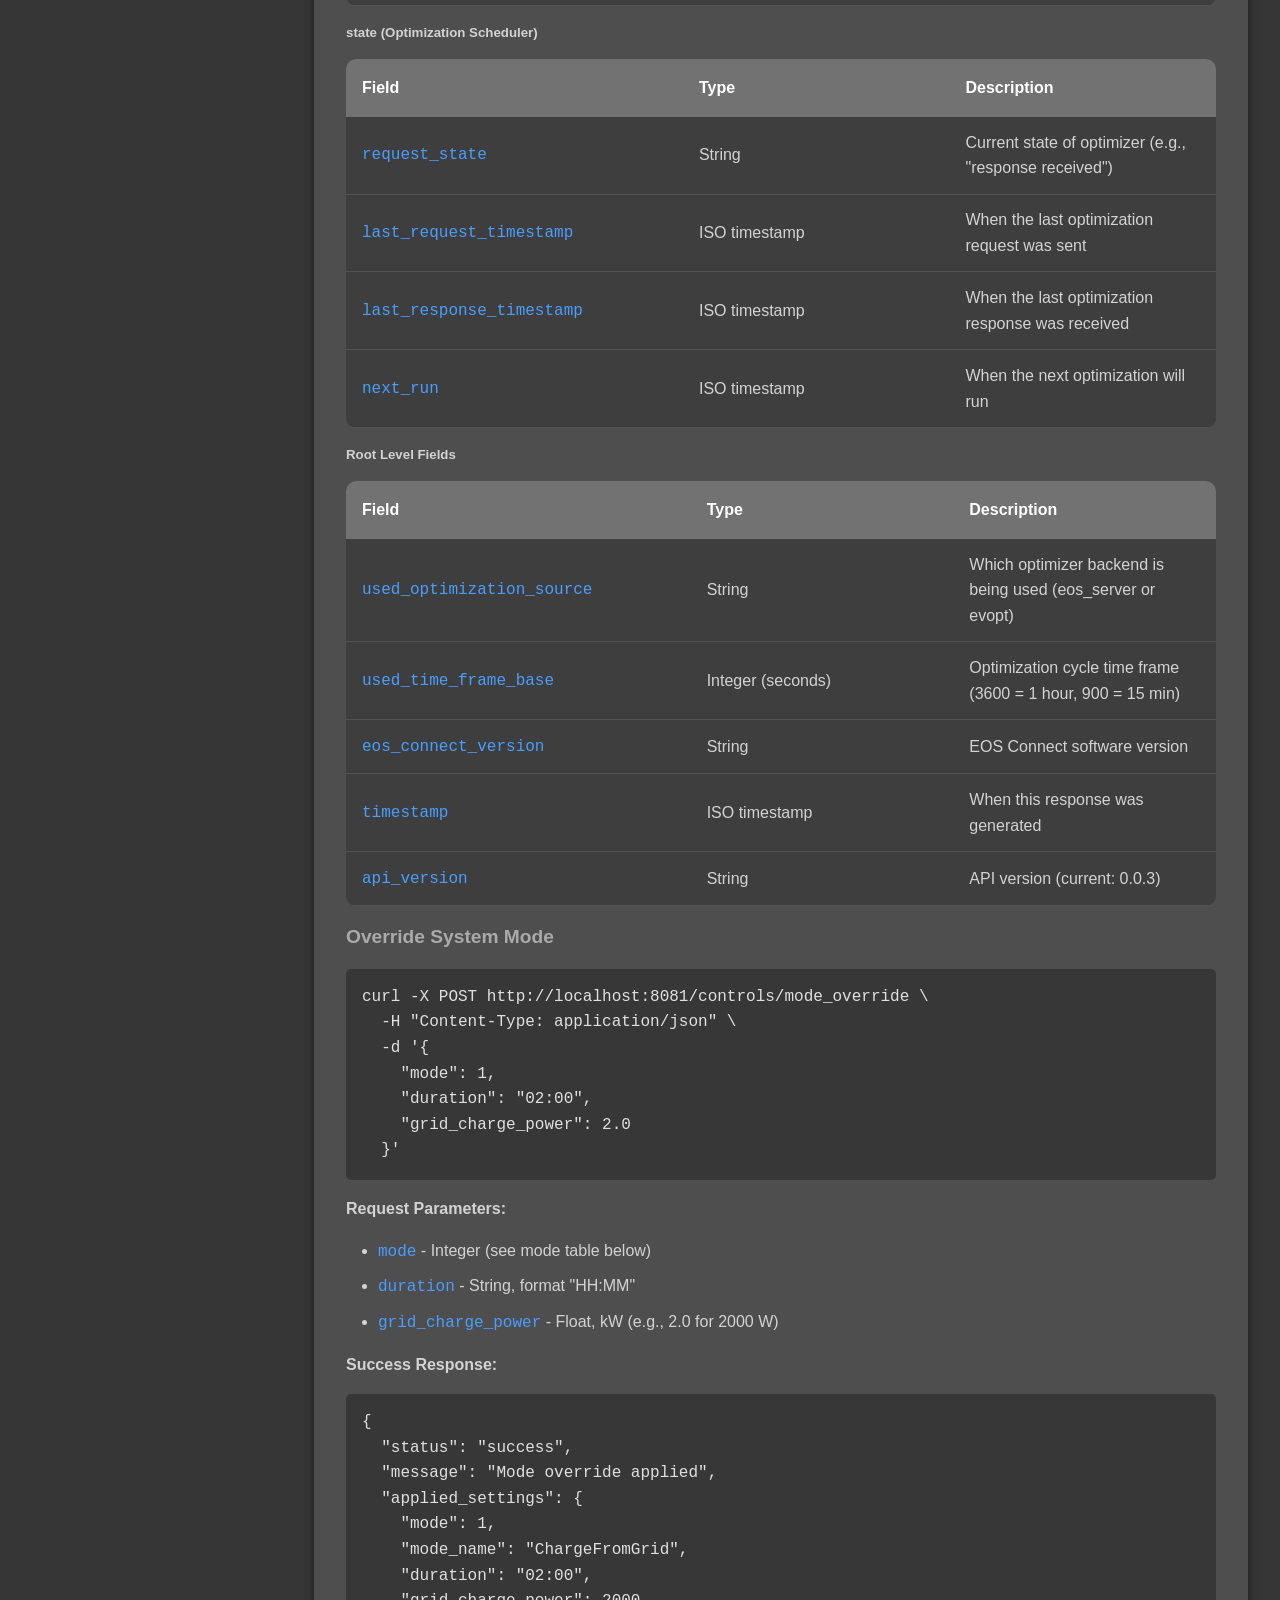
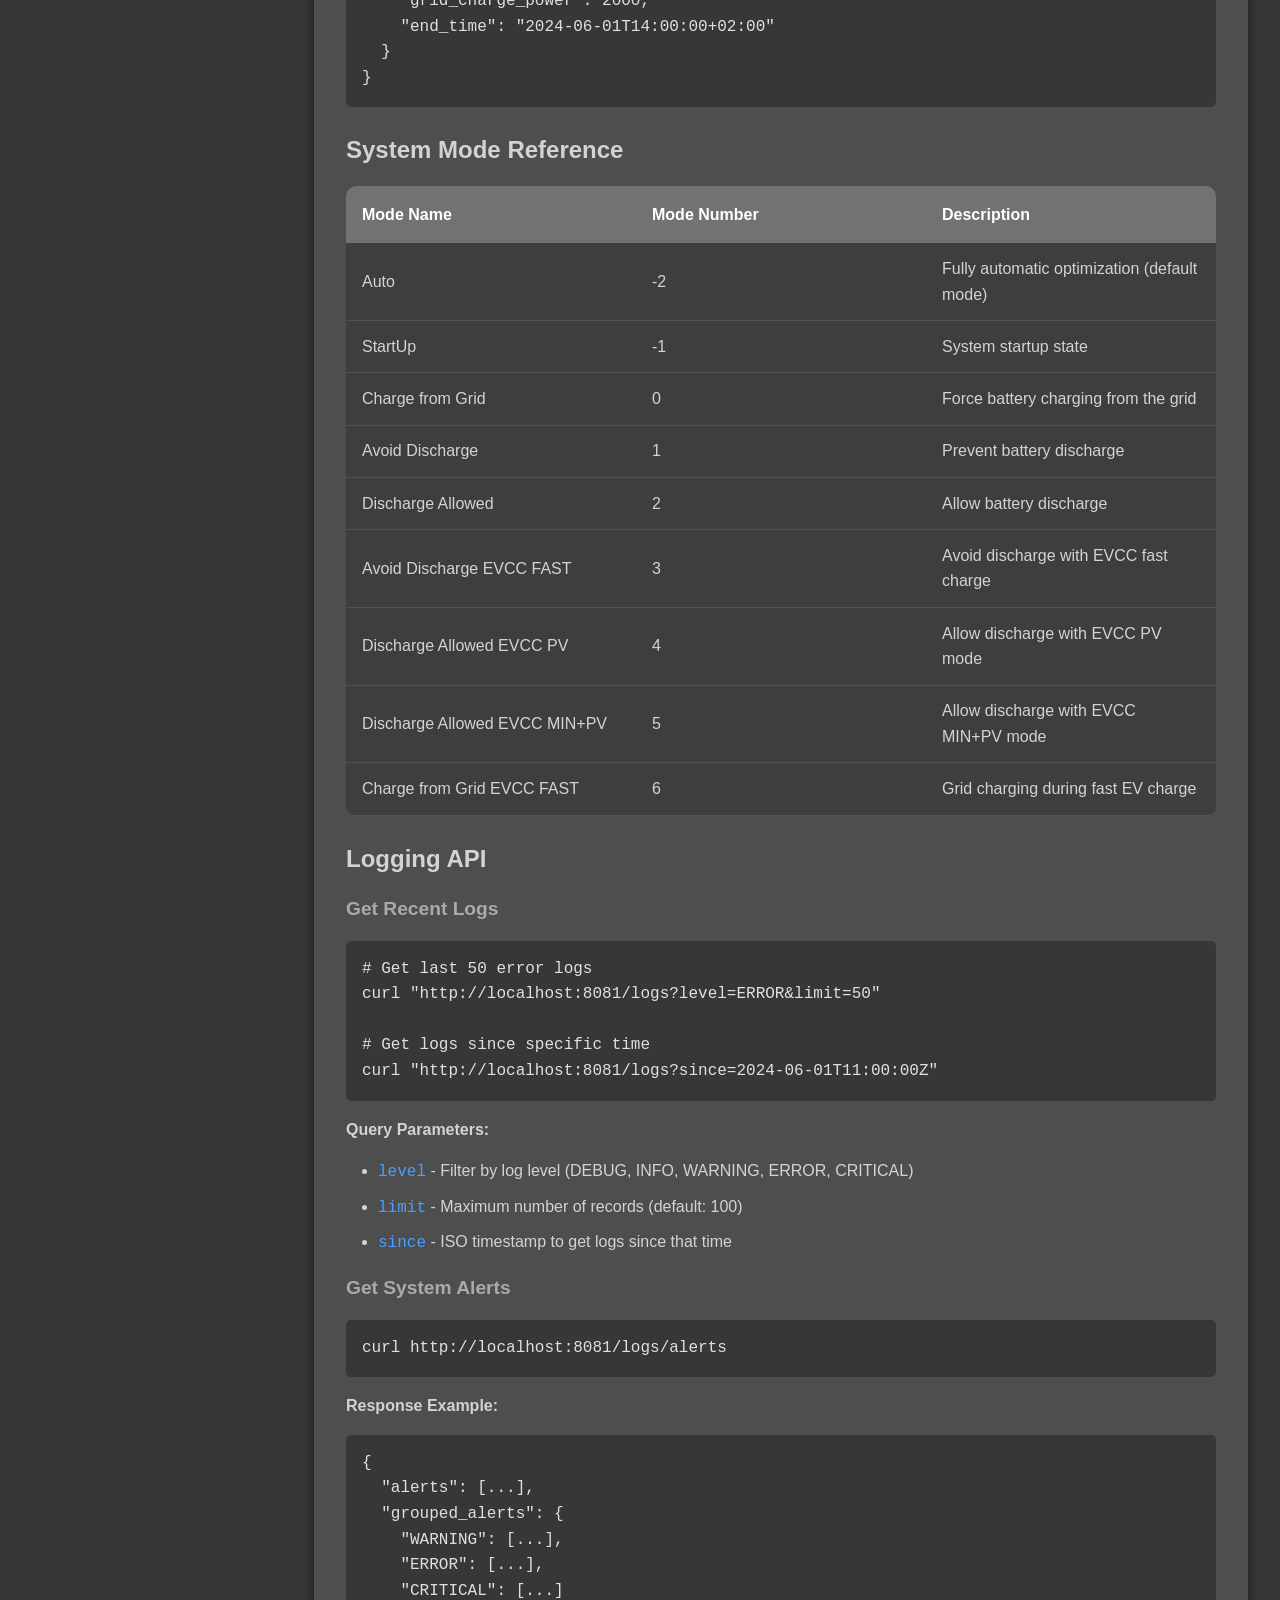
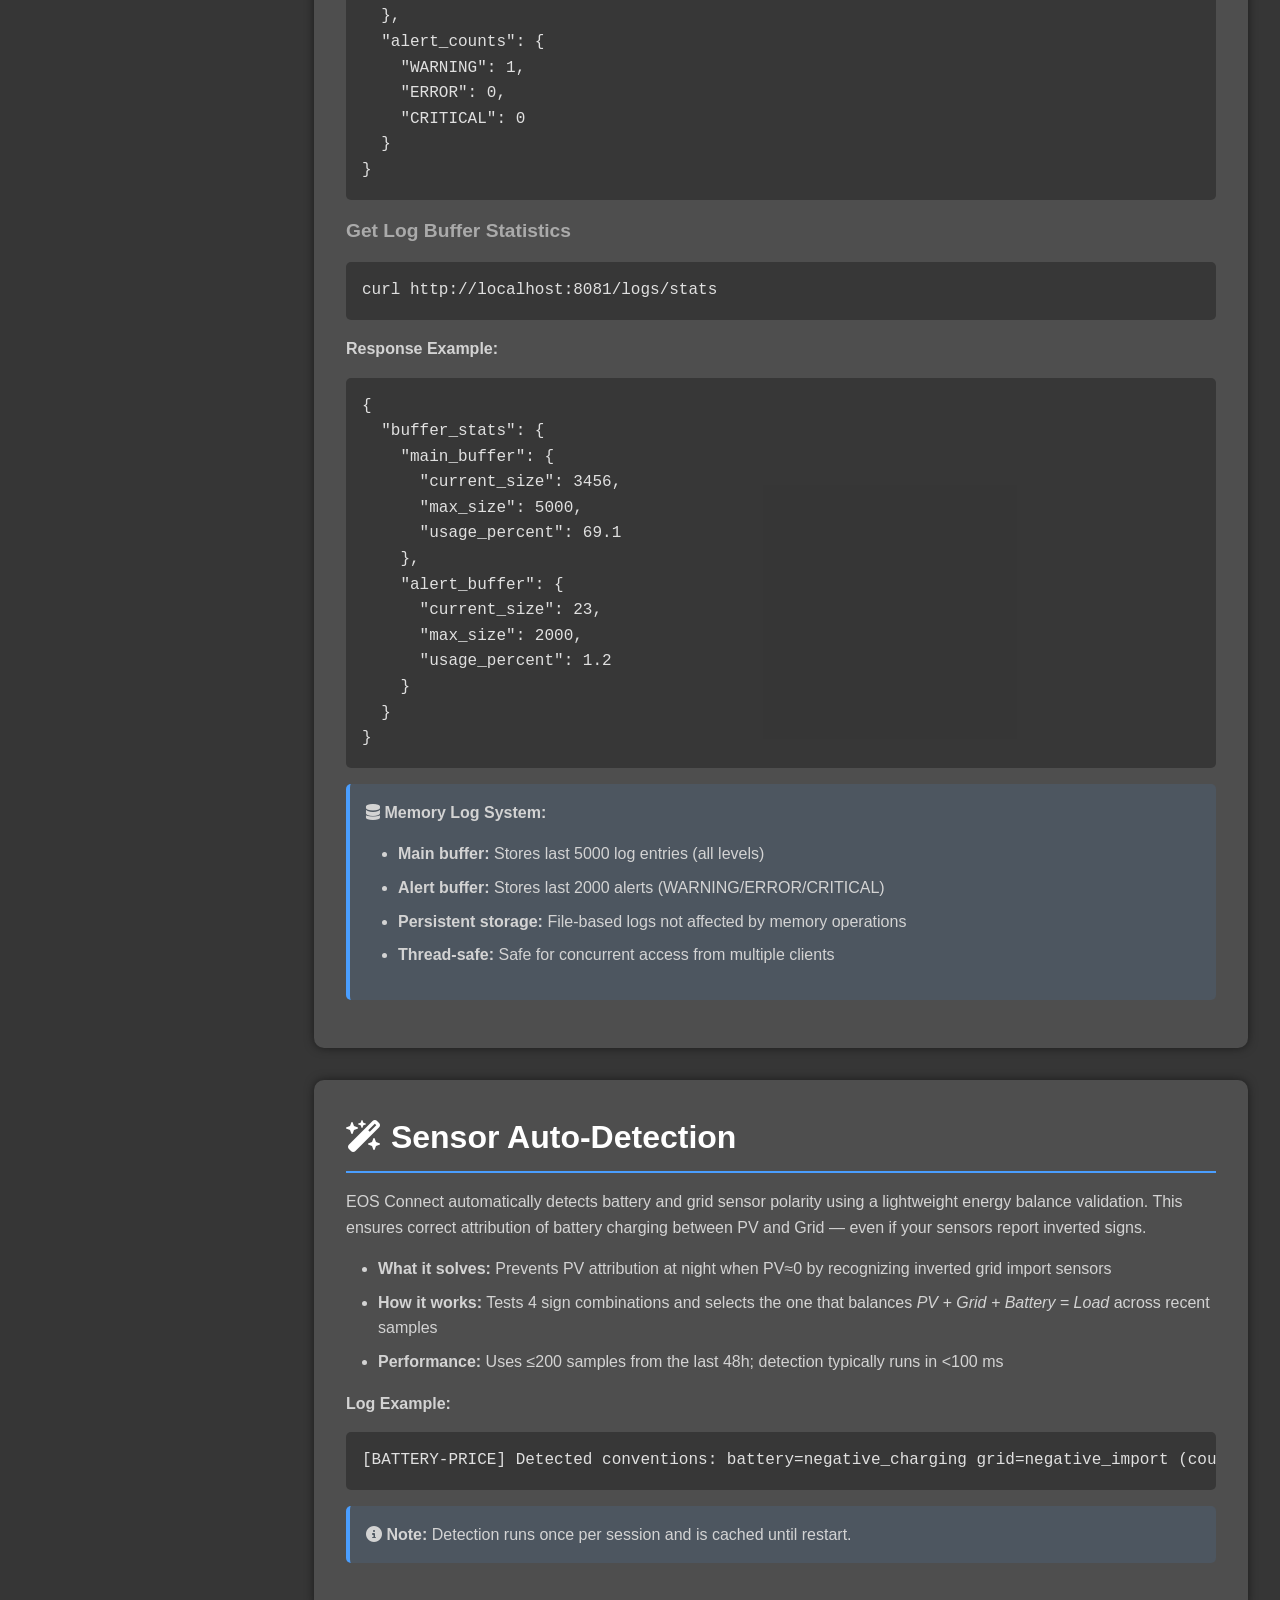
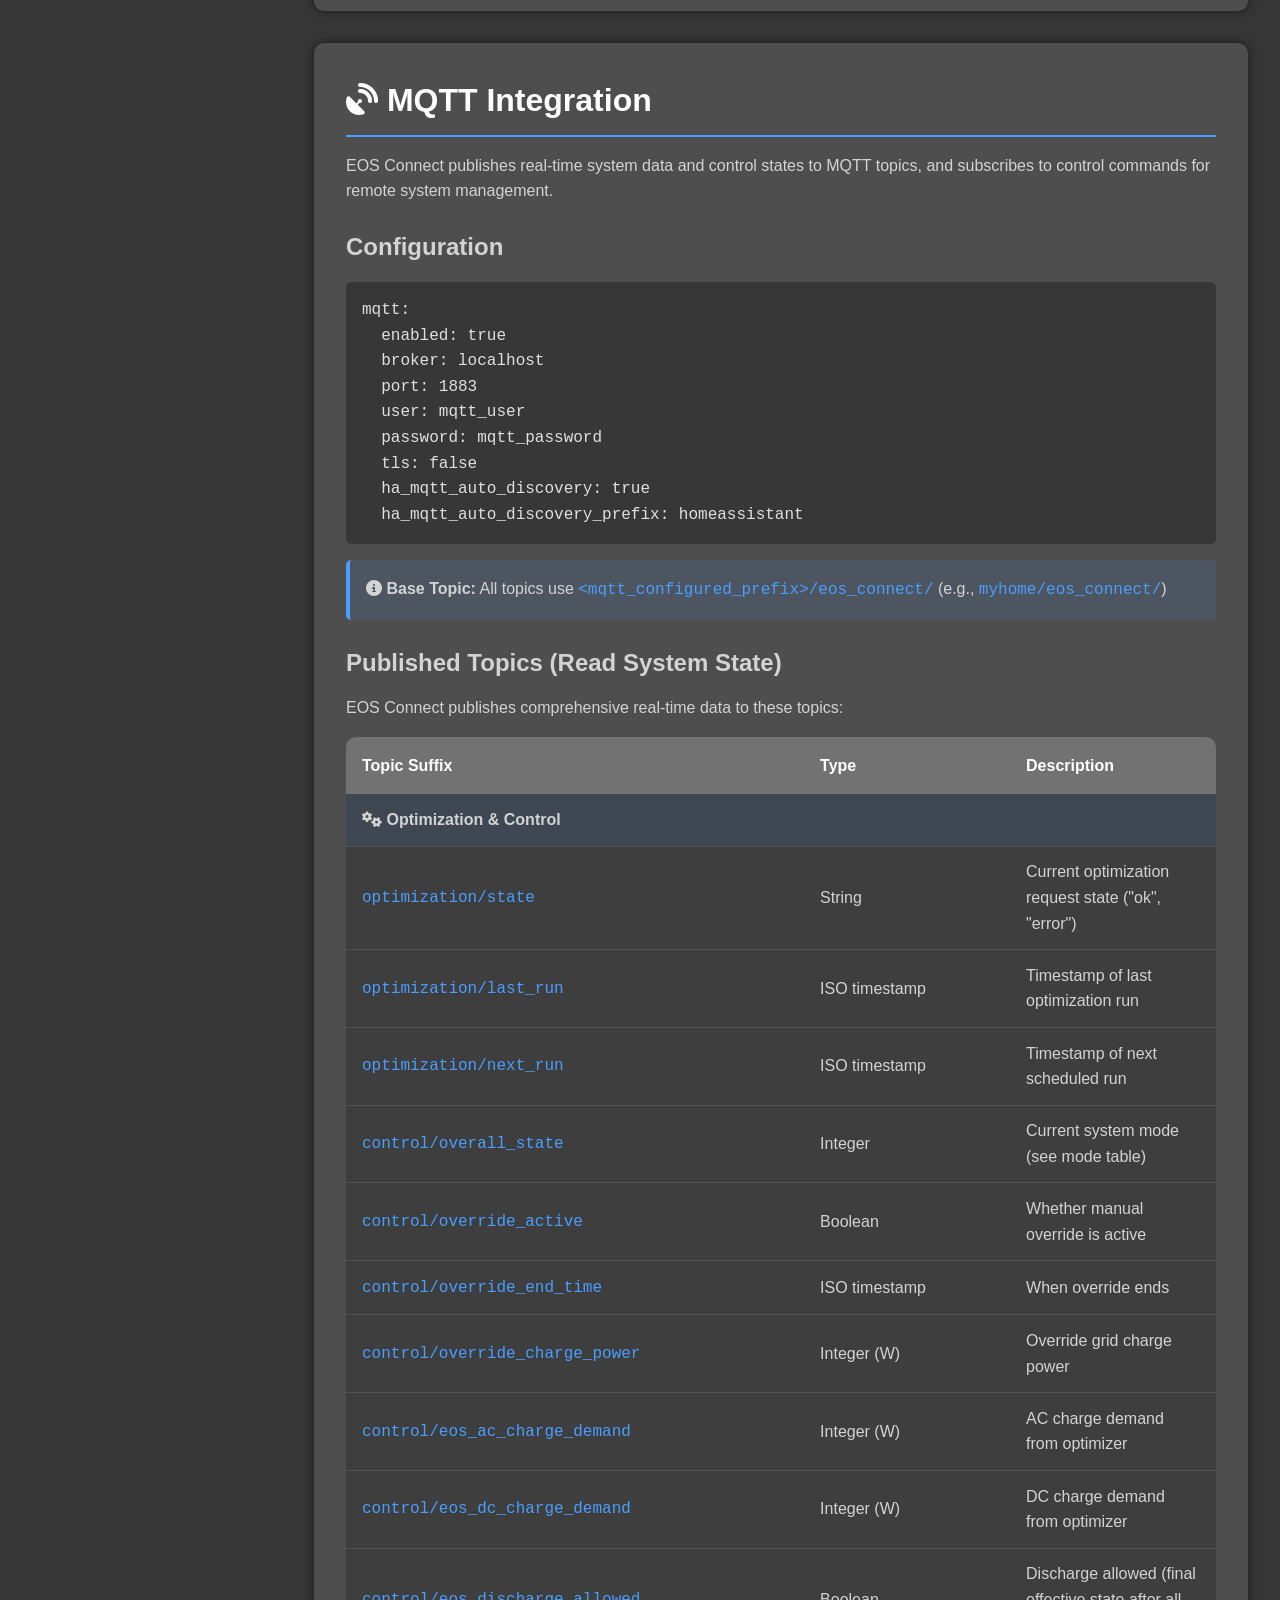
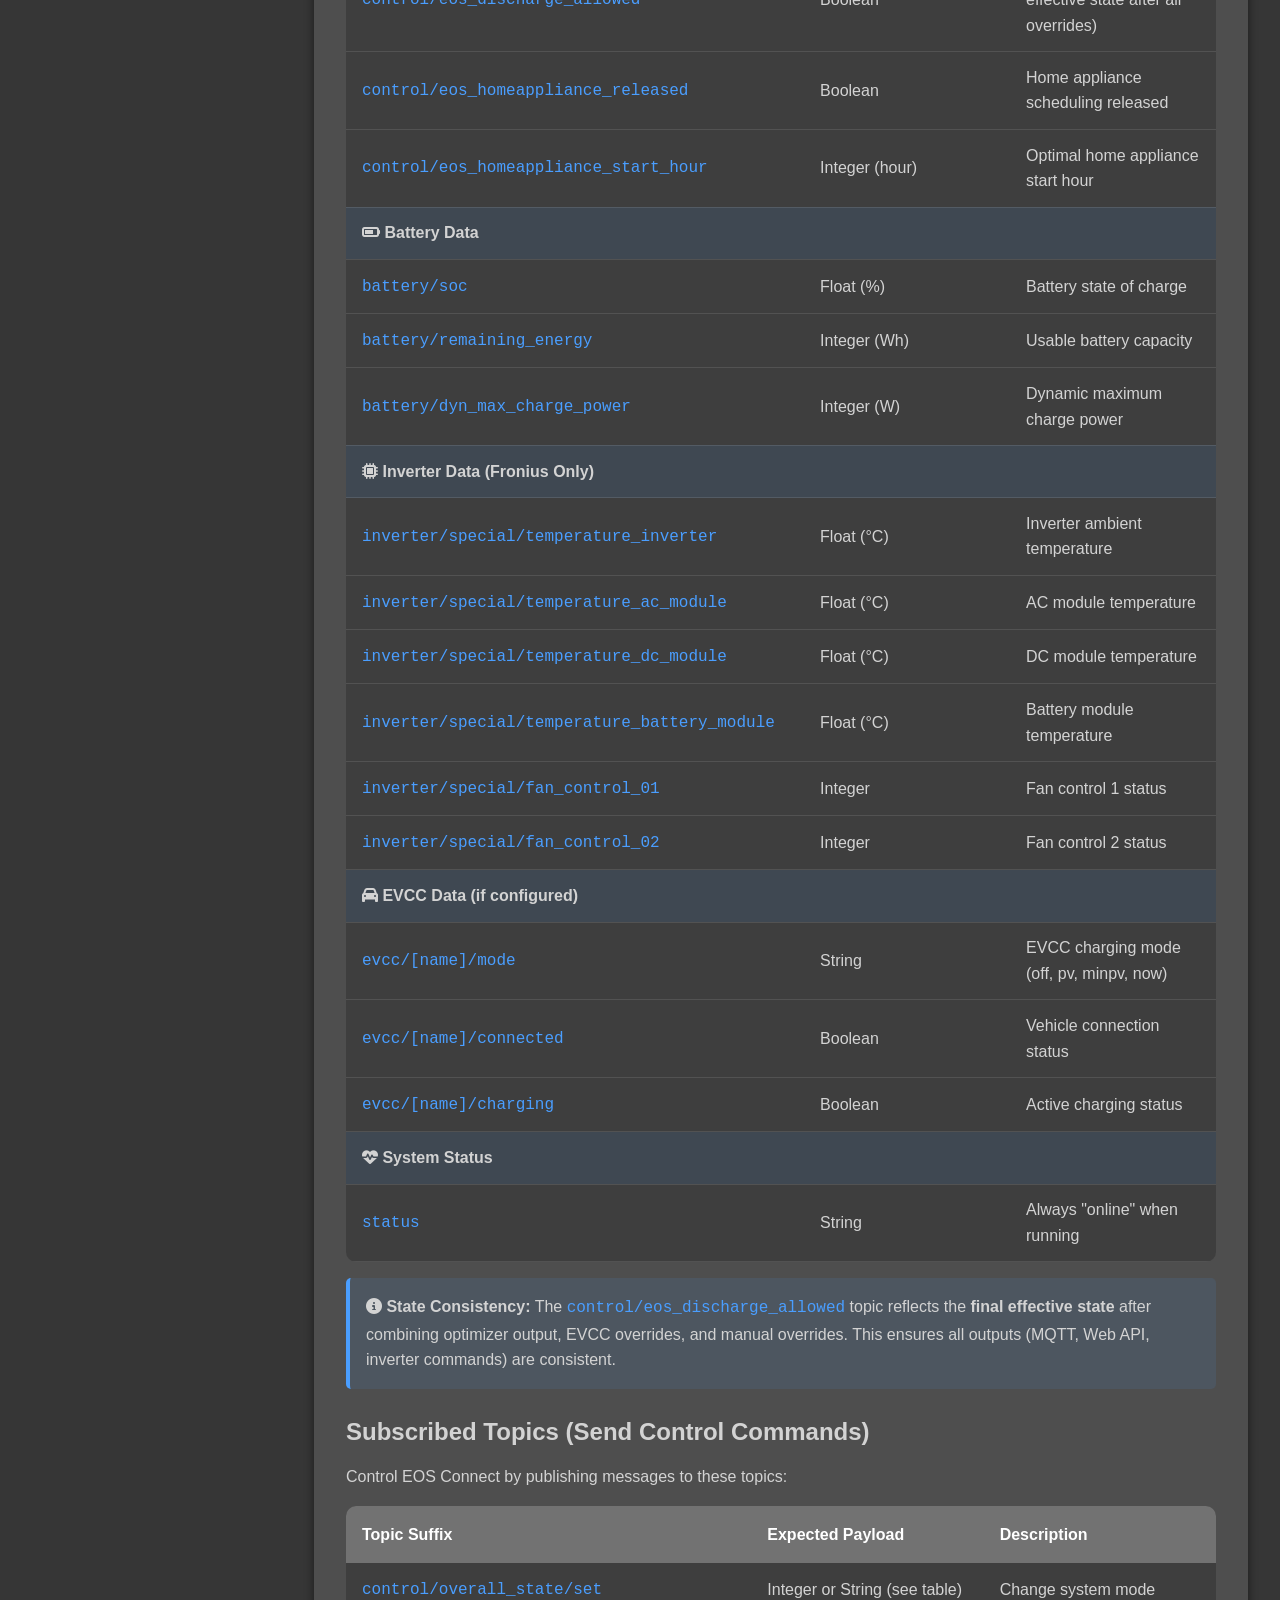
==== commit 98015868: "feat: improve EVCC error handling and ensure safe defaults for loadpoints" ====
--- a/docs/advanced/index.html
+++ b/docs/advanced/index.html
@@ -58,6 +58,7 @@
                     <a href="#mqtt-examples" class="toc-link toc-sub">→ Examples</a>
                     <a href="#integrations" class="toc-link">Integrations</a>
                     <a href="#automation" class="toc-link">Automation</a>
+                    <a href="#sensor-detection" class="toc-link">Sensor Auto-Detection</a>
                 </nav>
             </aside>
 
@@ -514,6 +515,11 @@
                 </tbody>
             </table>
 
+            <div class="alert alert-info">
+                <strong><i class="fas fa-plug"></i> EVCC unreachable at startup:</strong>
+                If the EVCC API is down when EOS Connect starts, the service now keeps safe default charger data and keeps retrying instead of stopping the update loop. Once EVCC responds again, loadpoint and vehicle details resume automatically on the next poll.
+            </div>
+
             <h5>inverter</h5>
             <table>
                 <thead>
@@ -750,6 +756,22 @@
                     <li><strong>Persistent storage:</strong> File-based logs not affected by memory operations</li>
                     <li><strong>Thread-safe:</strong> Safe for concurrent access from multiple clients</li>
                 </ul>
+            </div>
+        </div>
+
+        <!-- Sensor Auto-Detection Section -->
+        <div class="content-section" id="sensor-detection">
+            <h2><i class="fas fa-wand-magic-sparkles"></i> Sensor Auto-Detection</h2>
+            <p>EOS Connect automatically detects battery and grid sensor polarity using a lightweight energy balance validation. This ensures correct attribution of battery charging between PV and Grid — even if your sensors report inverted signs.</p>
+            <ul>
+                <li><strong>What it solves:</strong> Prevents PV attribution at night when PV≈0 by recognizing inverted grid import sensors</li>
+                <li><strong>How it works:</strong> Tests 4 sign combinations and selects the one that balances <em>PV + Grid + Battery = Load</em> across recent samples</li>
+                <li><strong>Performance:</strong> Uses ≤200 samples from the last 48h; detection typically runs in &lt;100 ms</li>
+            </ul>
+            <p><strong>Log Example:</strong></p>
+            <pre><code>[BATTERY-PRICE] Detected conventions: battery=negative_charging grid=negative_import (counts: 49,2,201,2 from 203 samples)</code></pre>
+            <div class="alert alert-info">
+                <strong><i class="fas fa-info-circle"></i> Note:</strong> Detection runs once per session and is cached until restart.
             </div>
         </div>
 
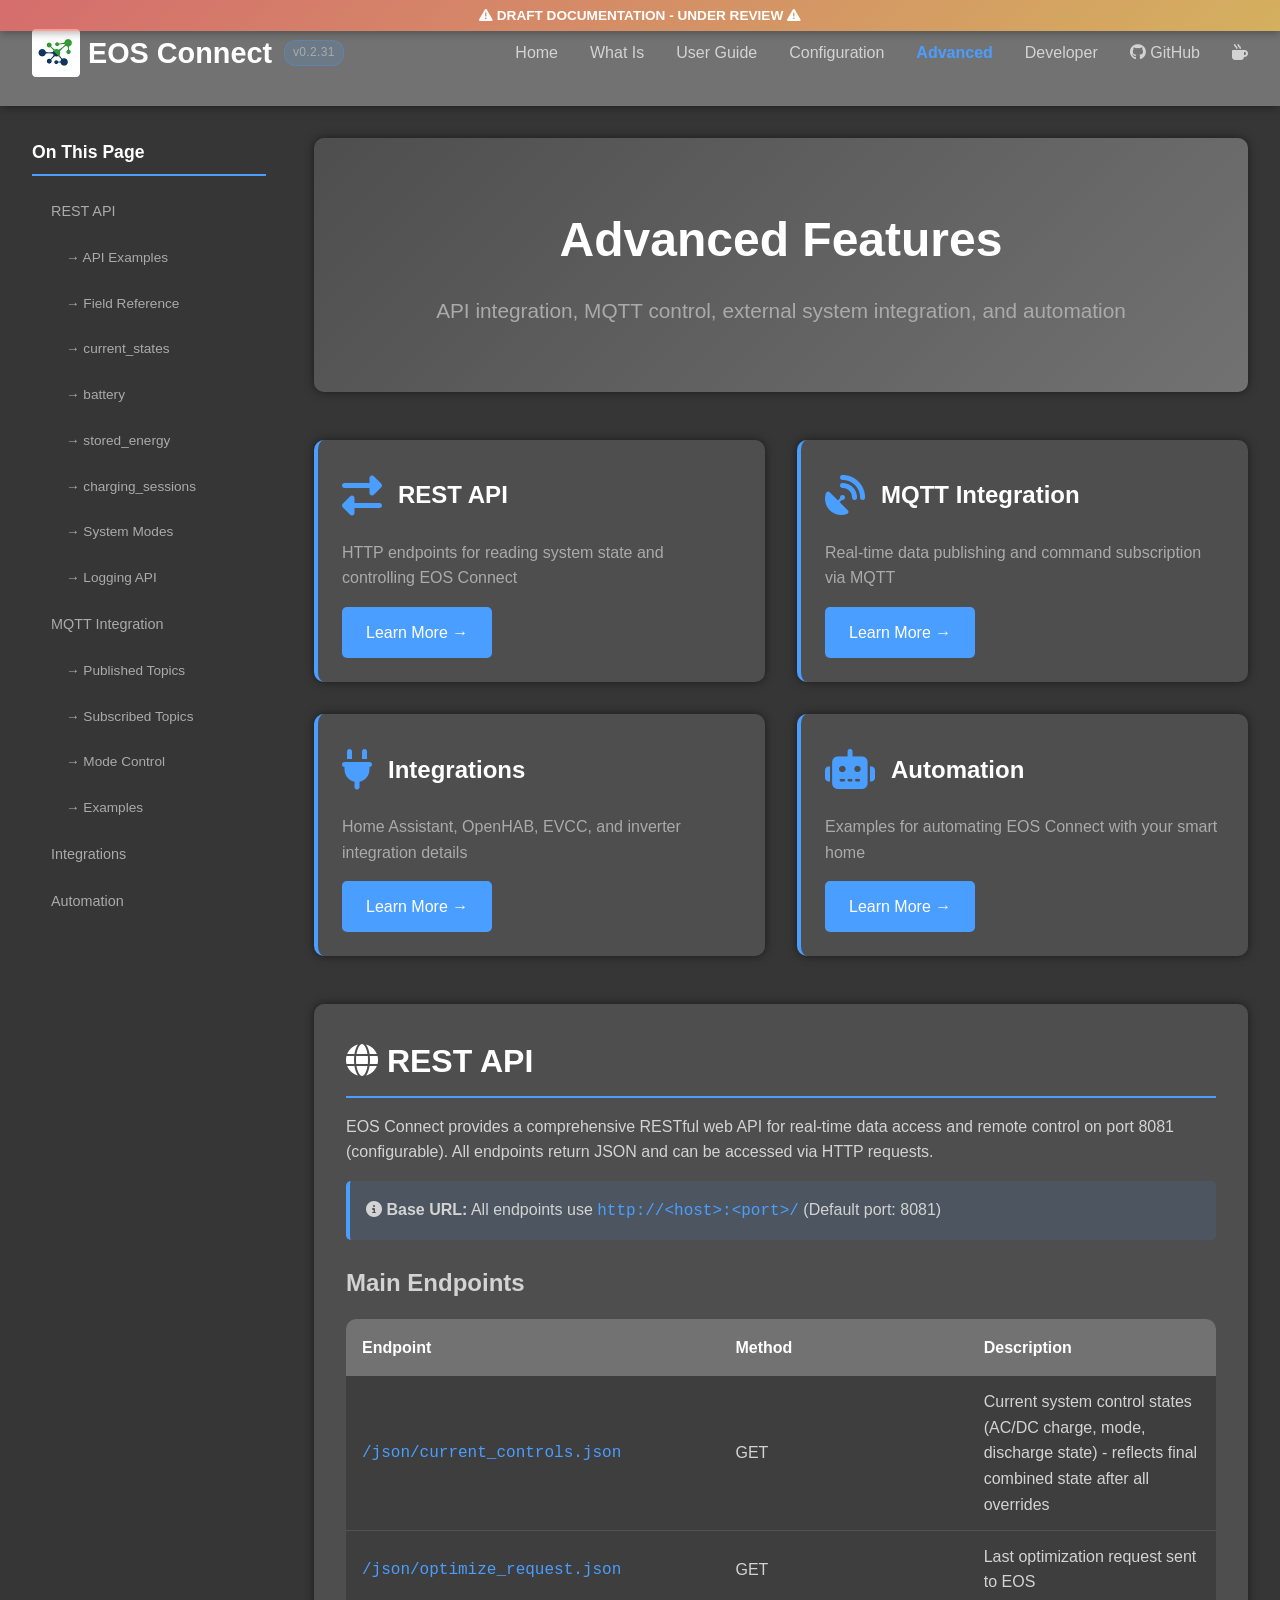
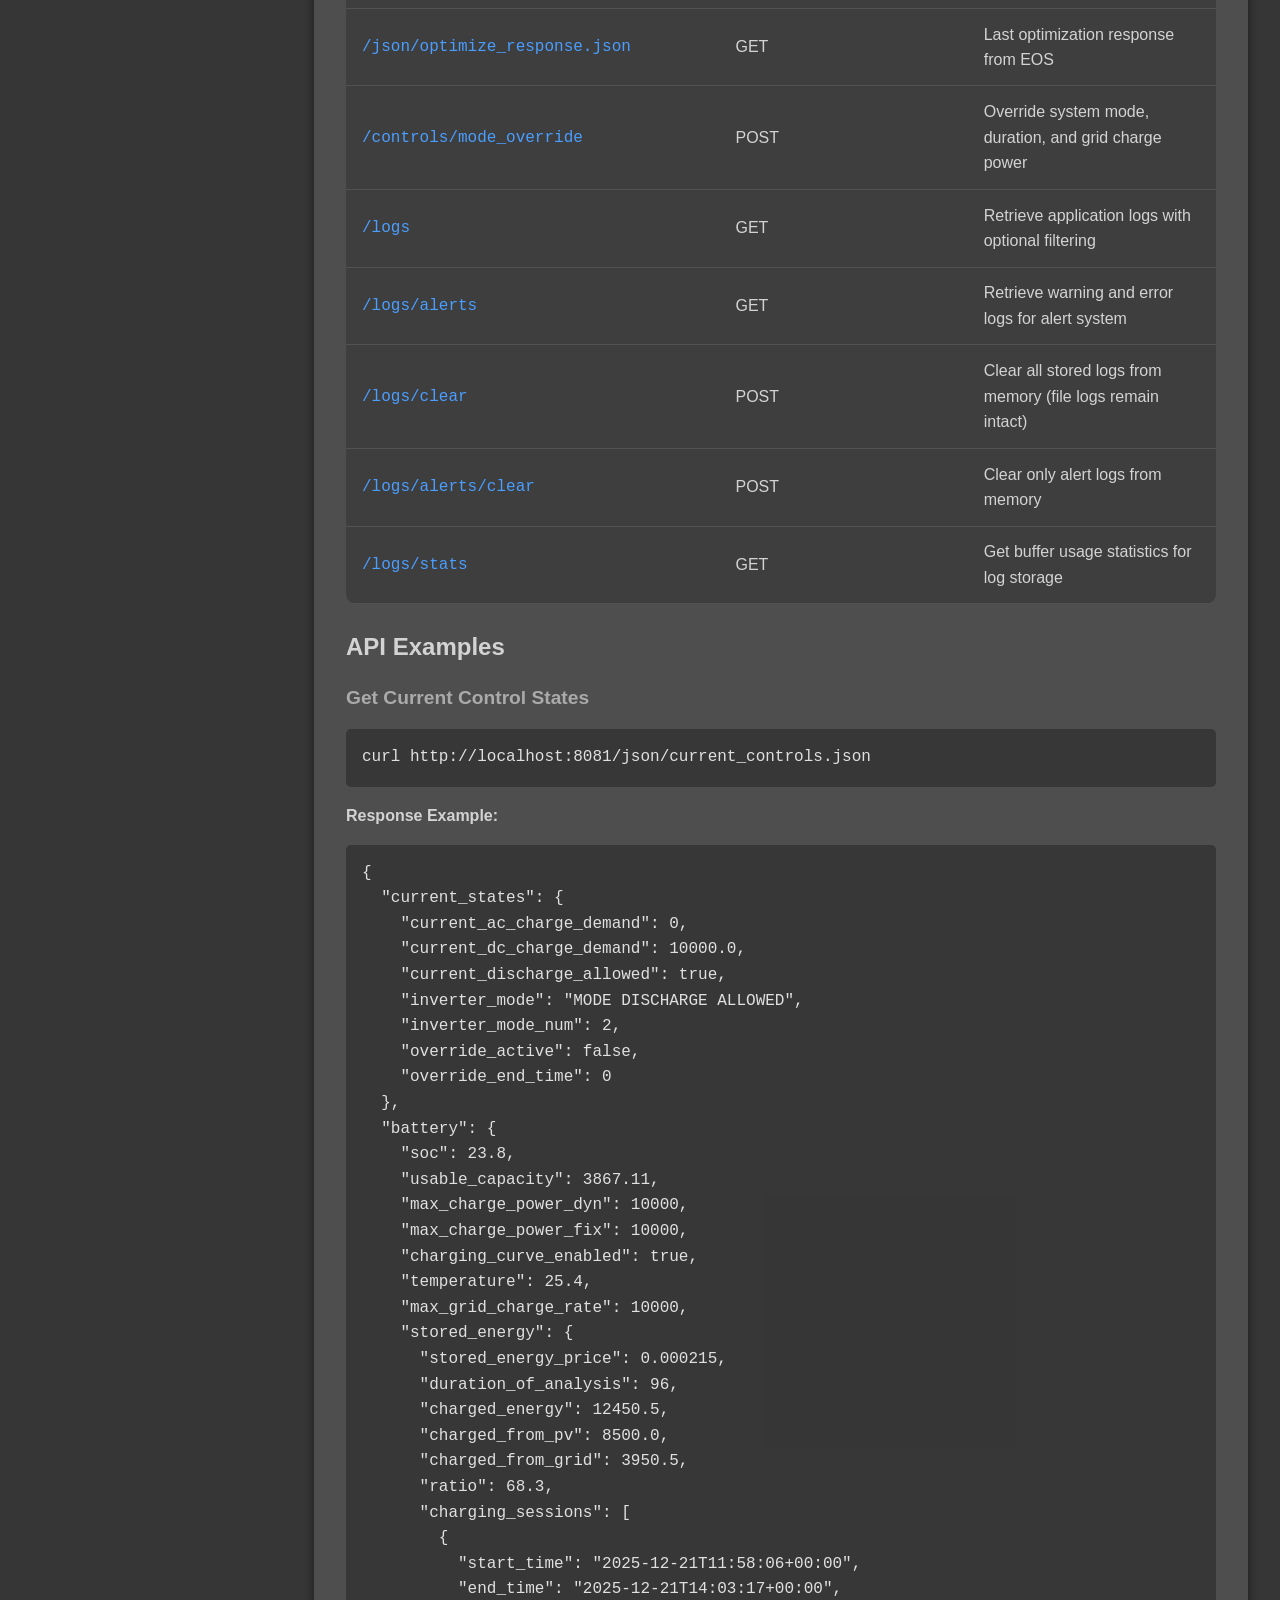
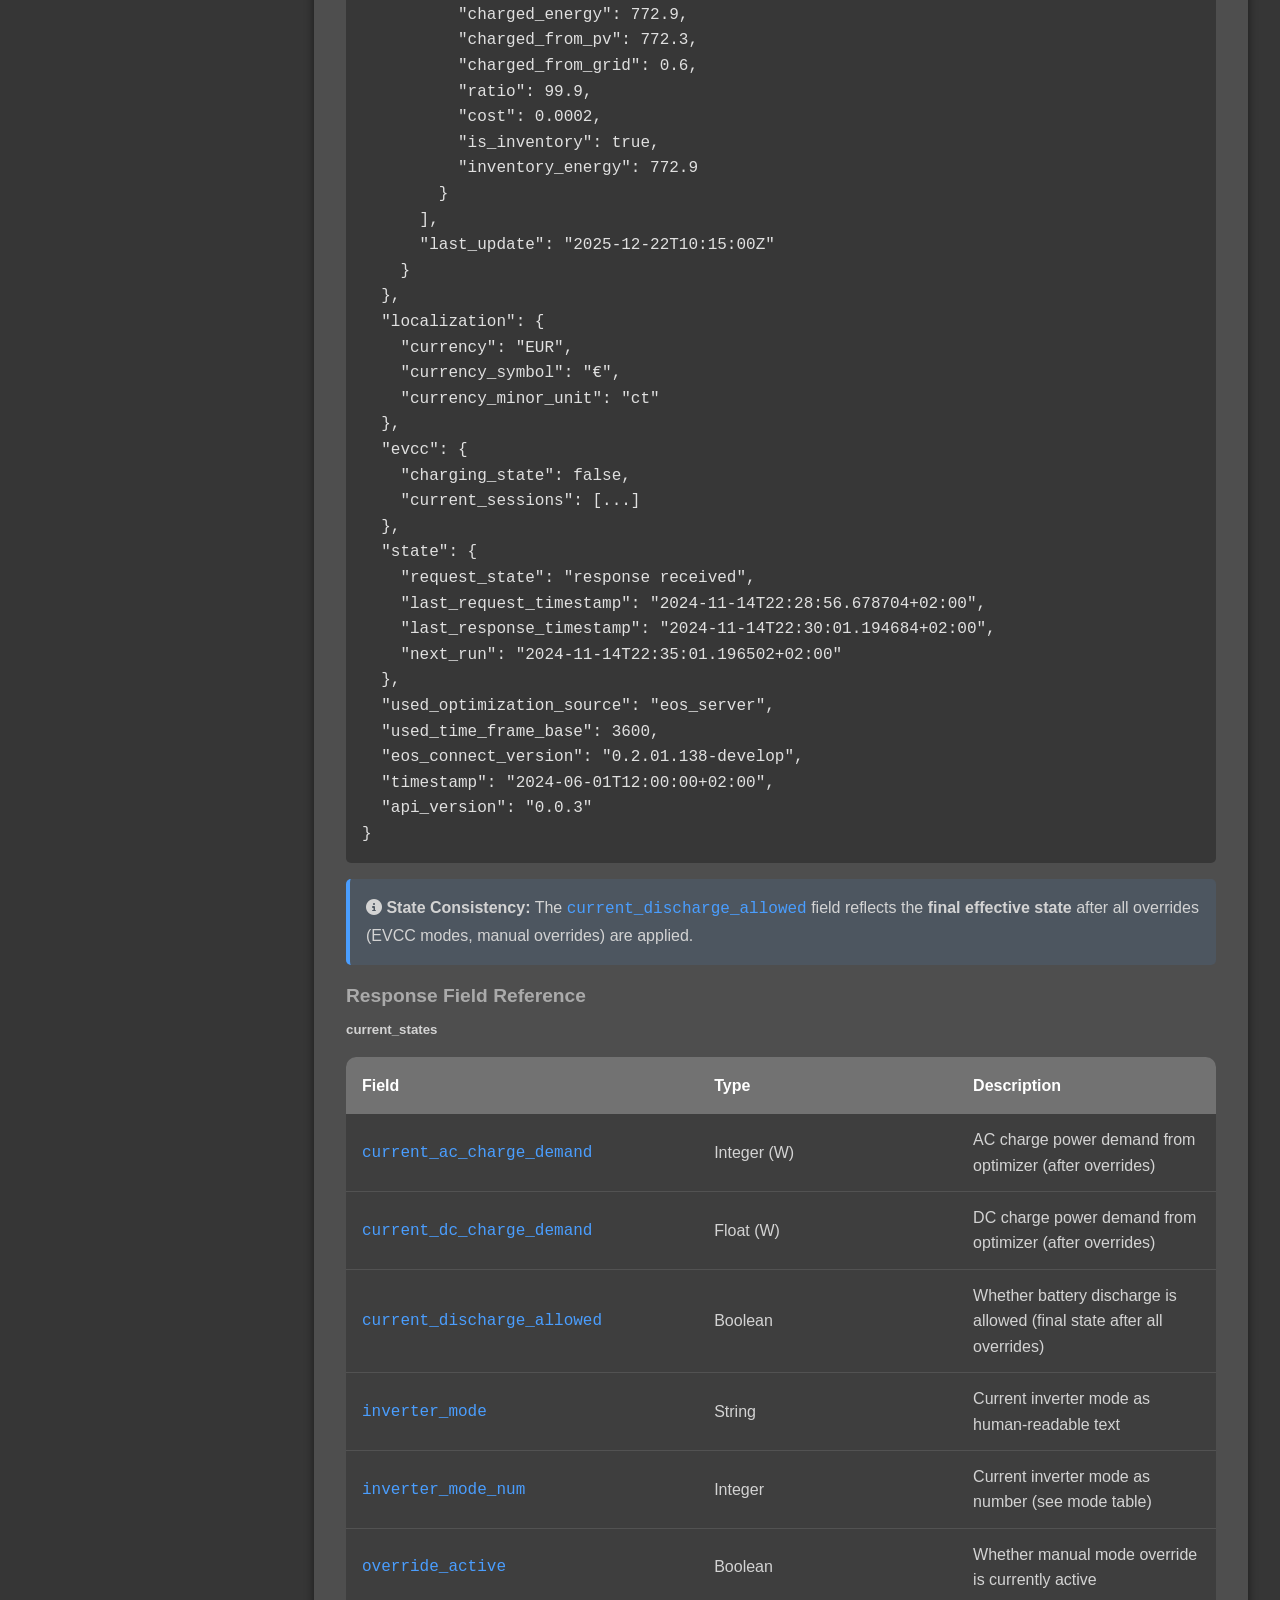
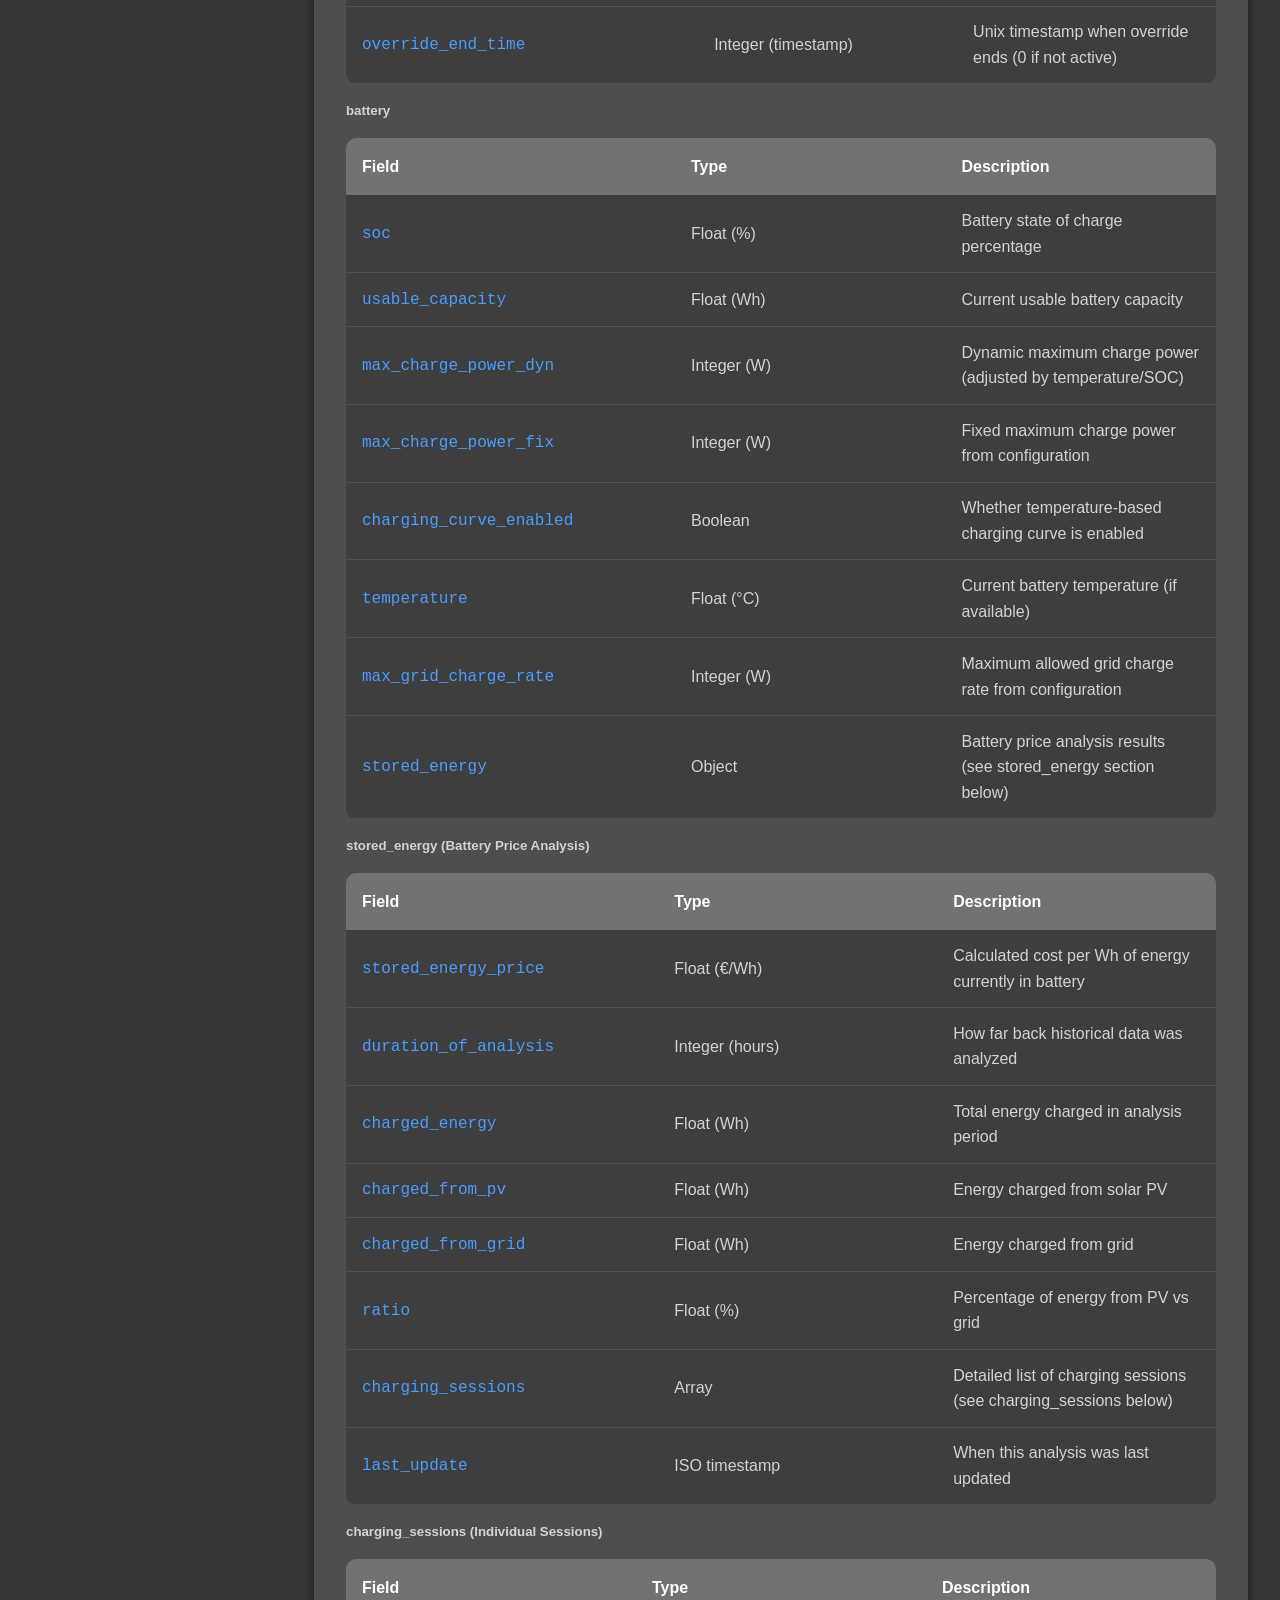
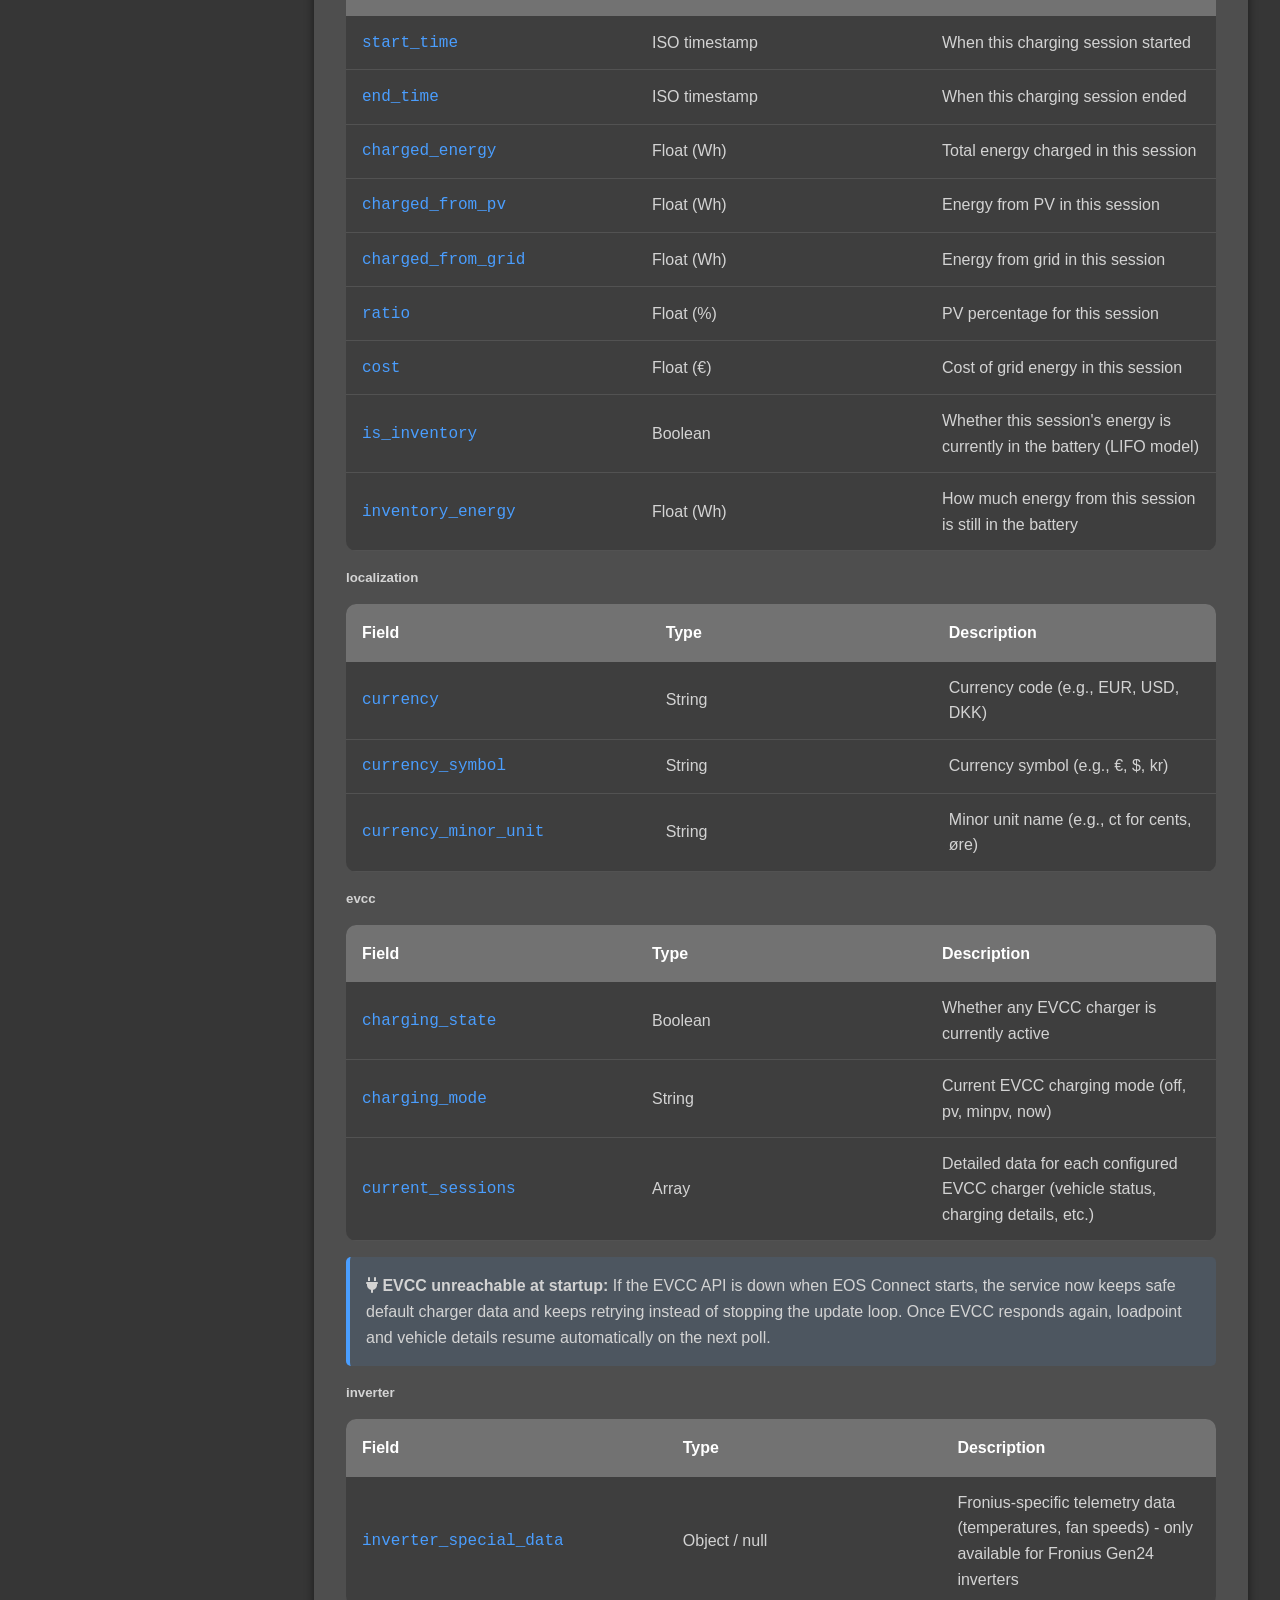
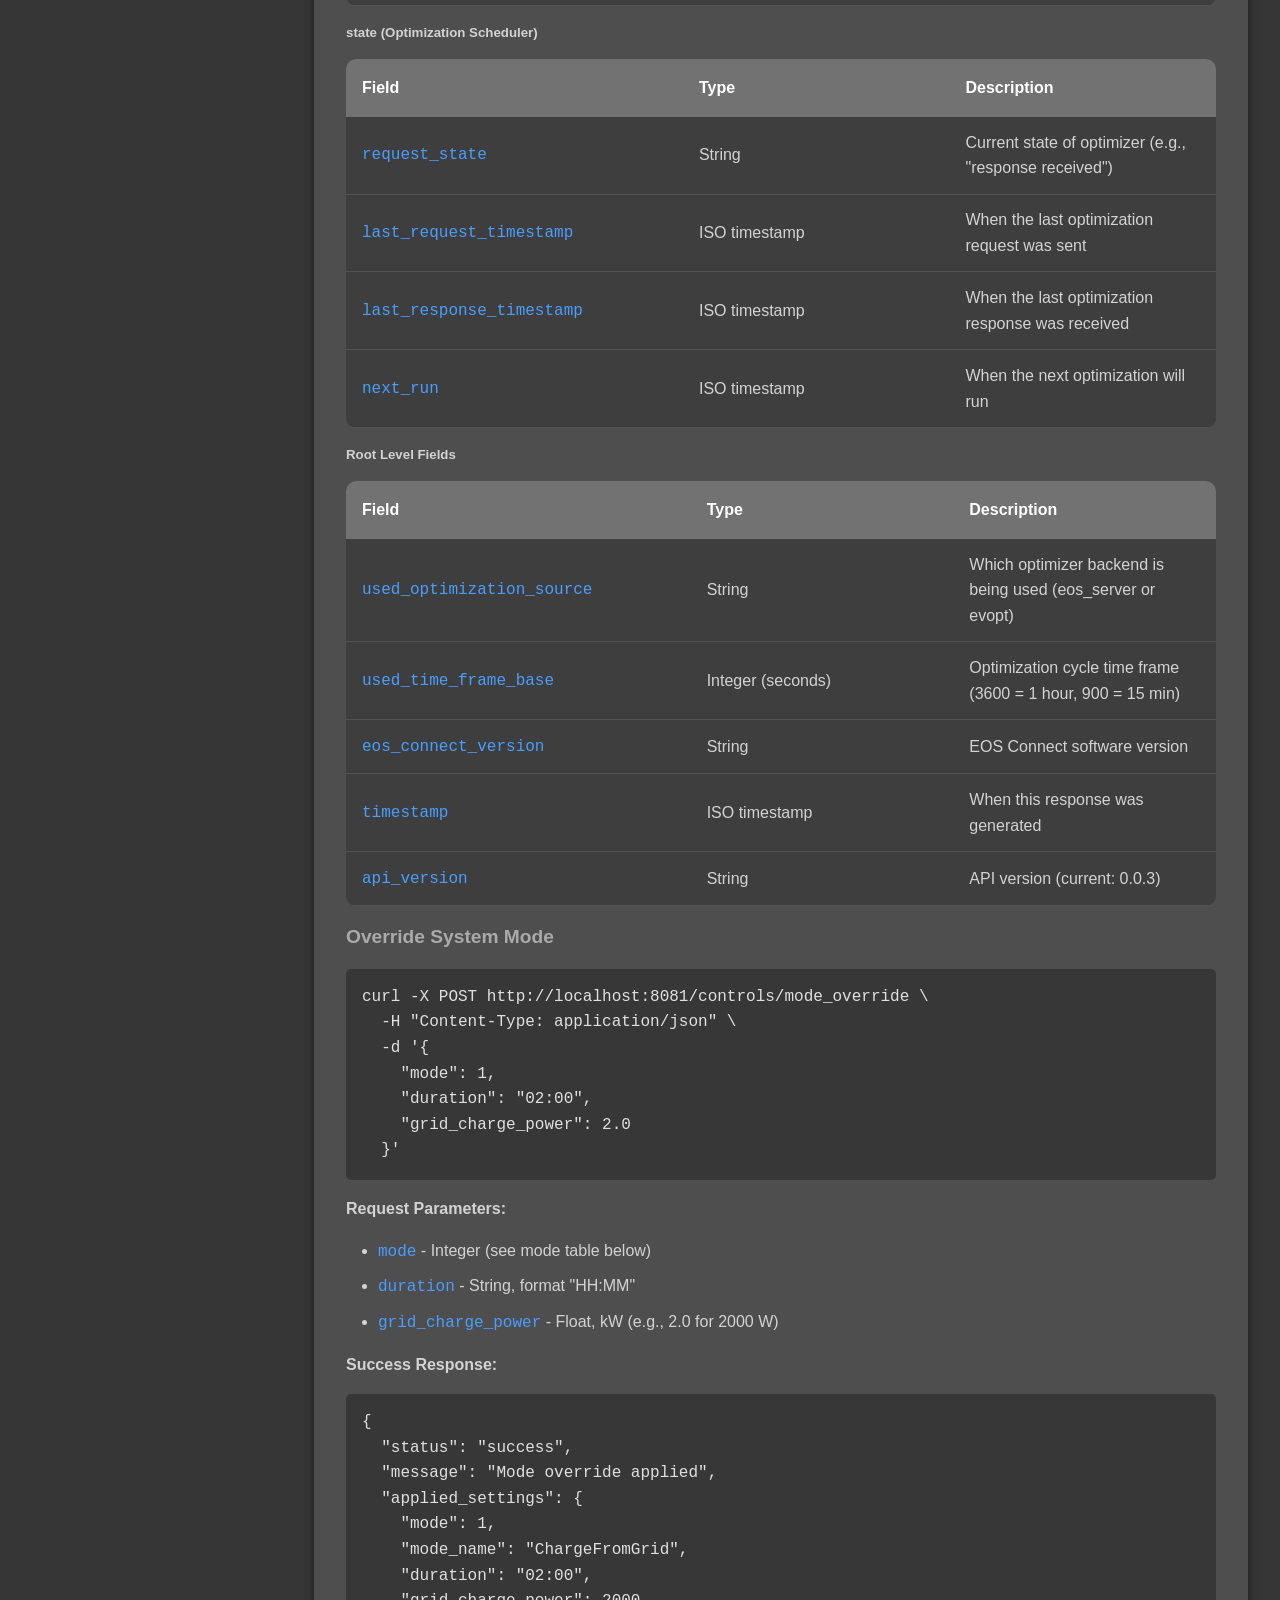
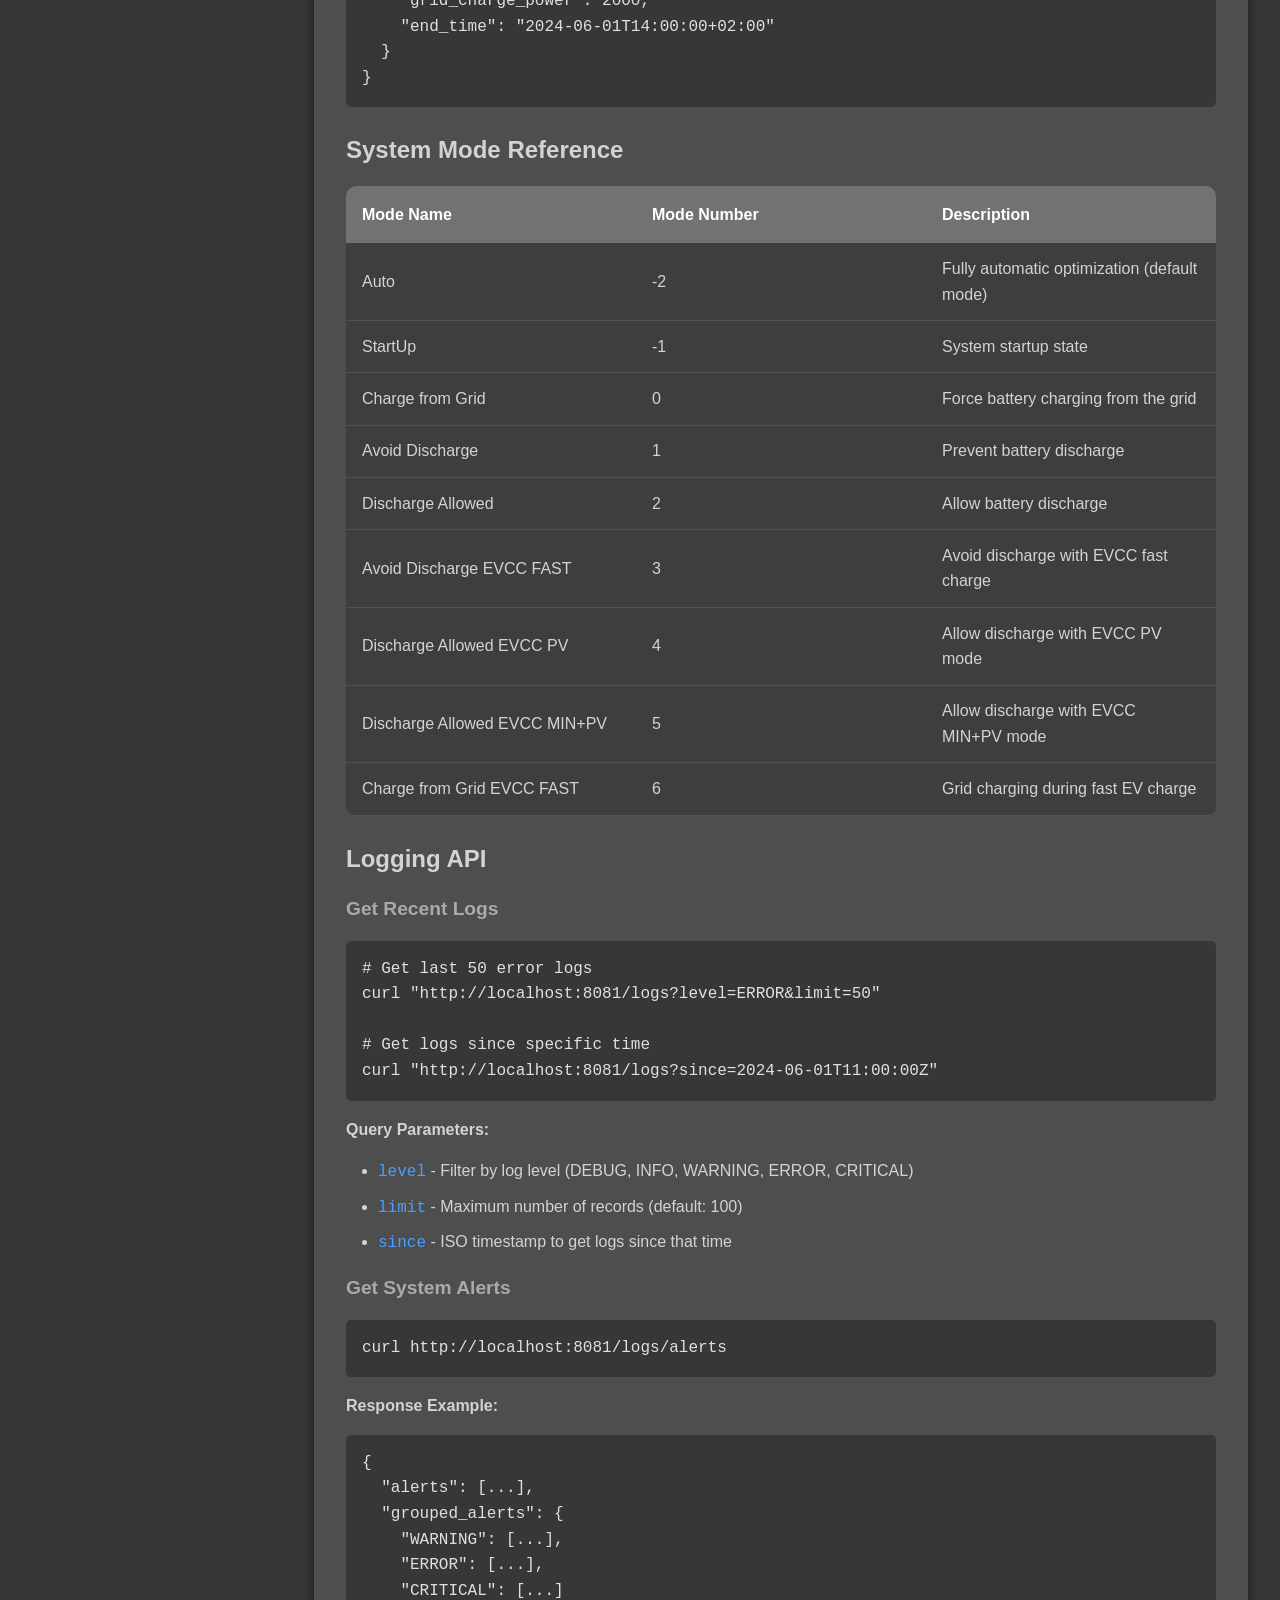
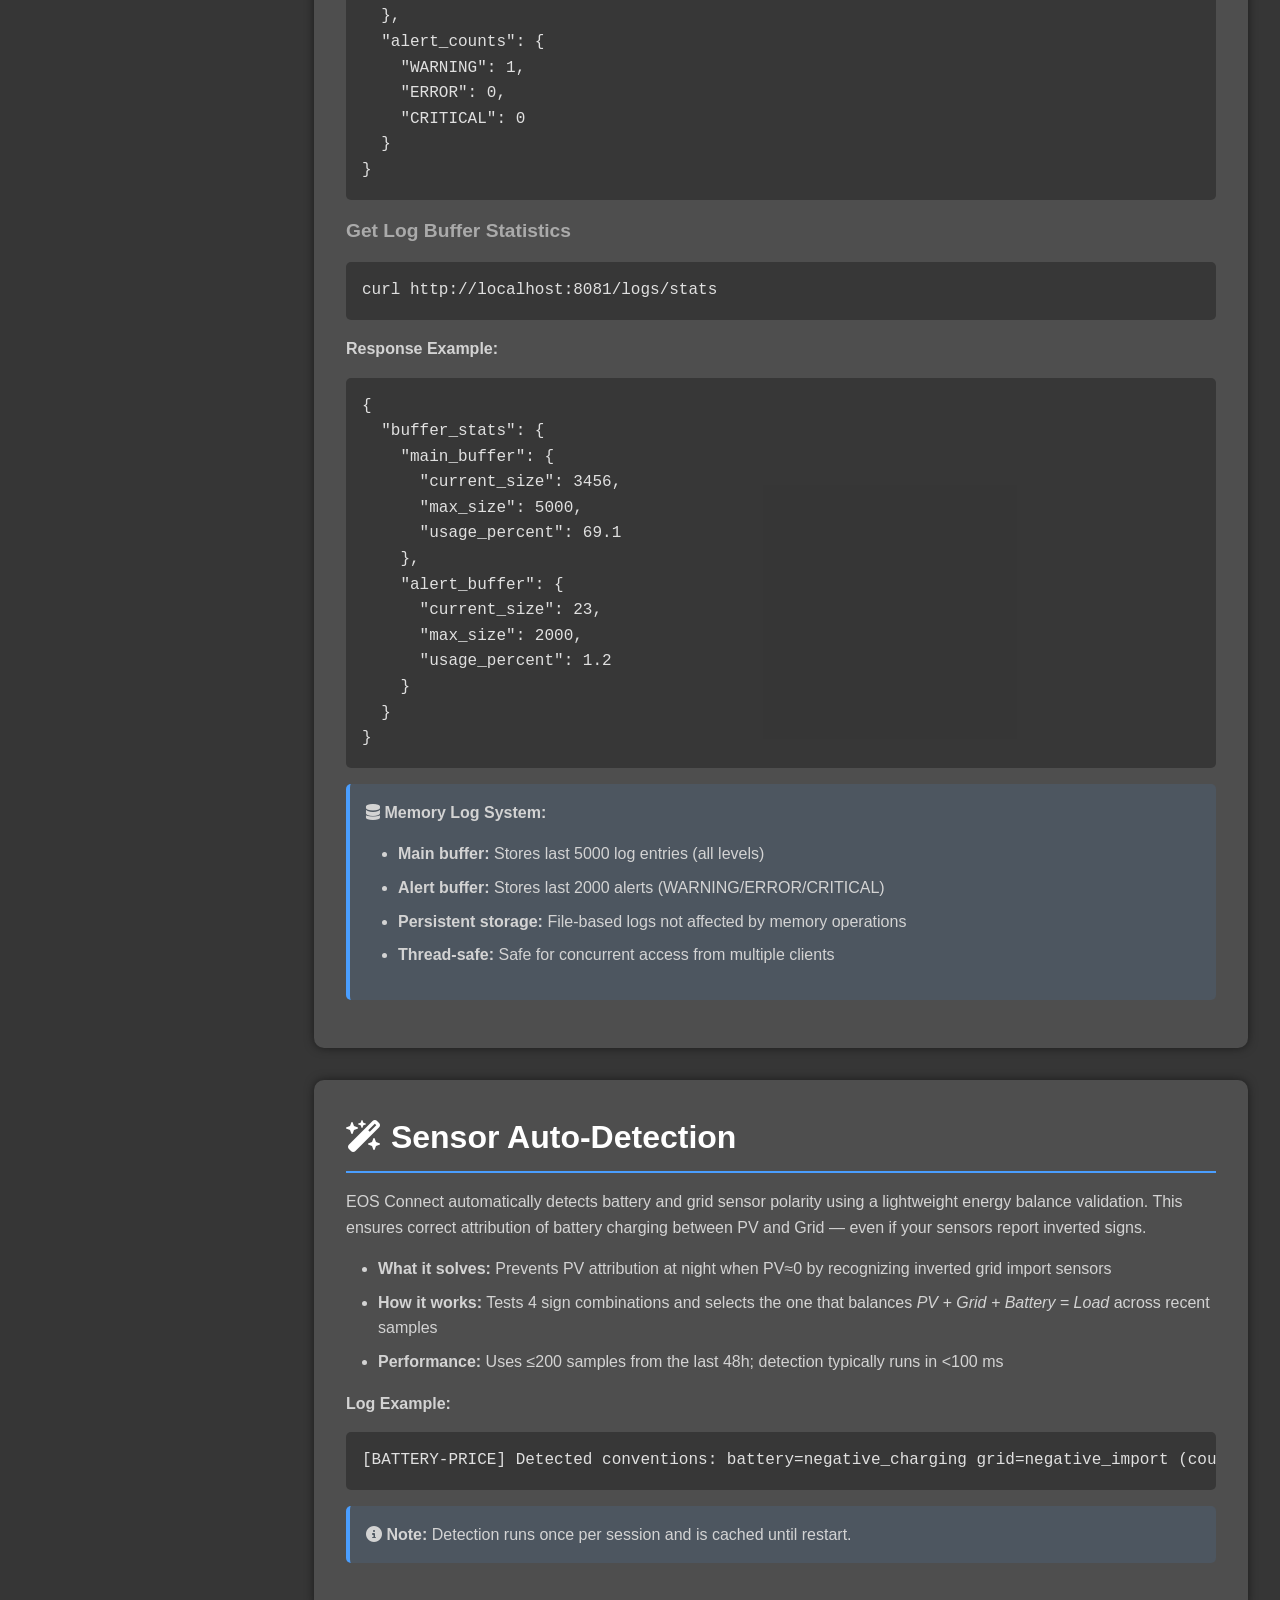
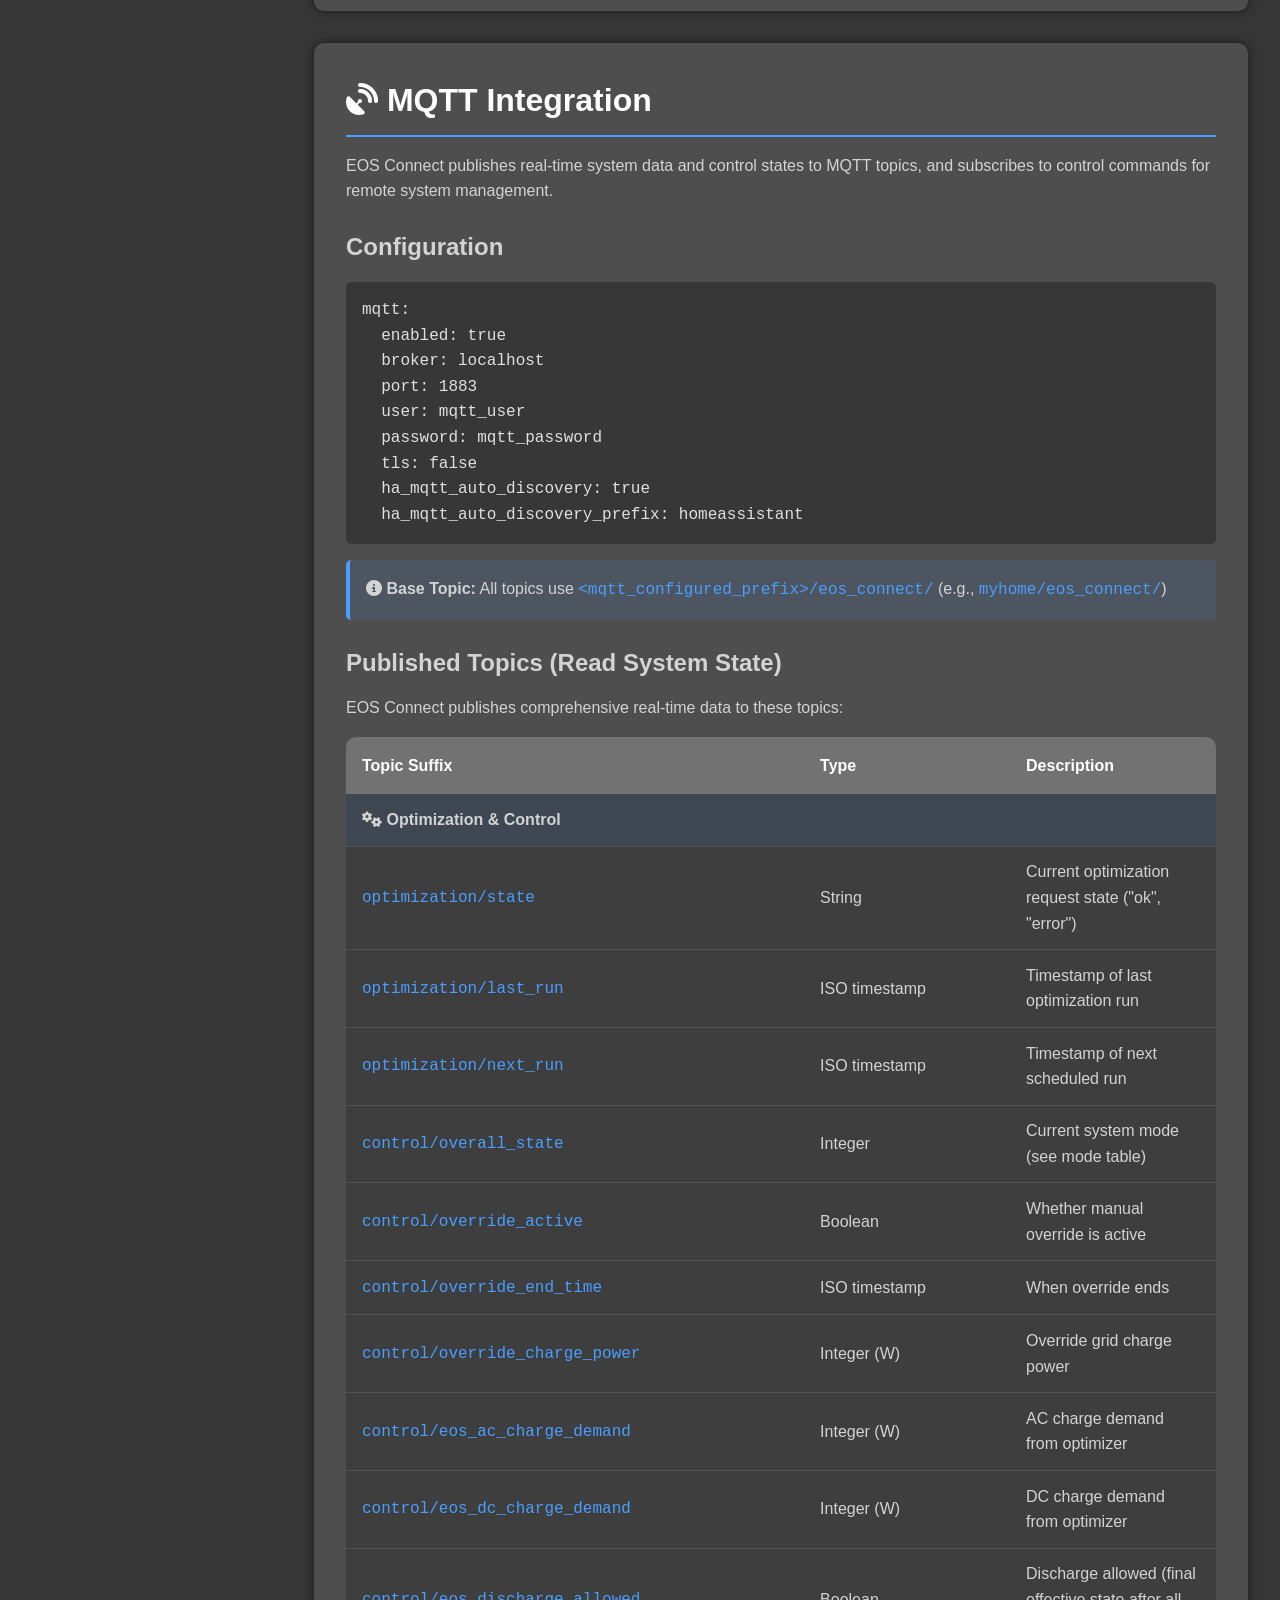
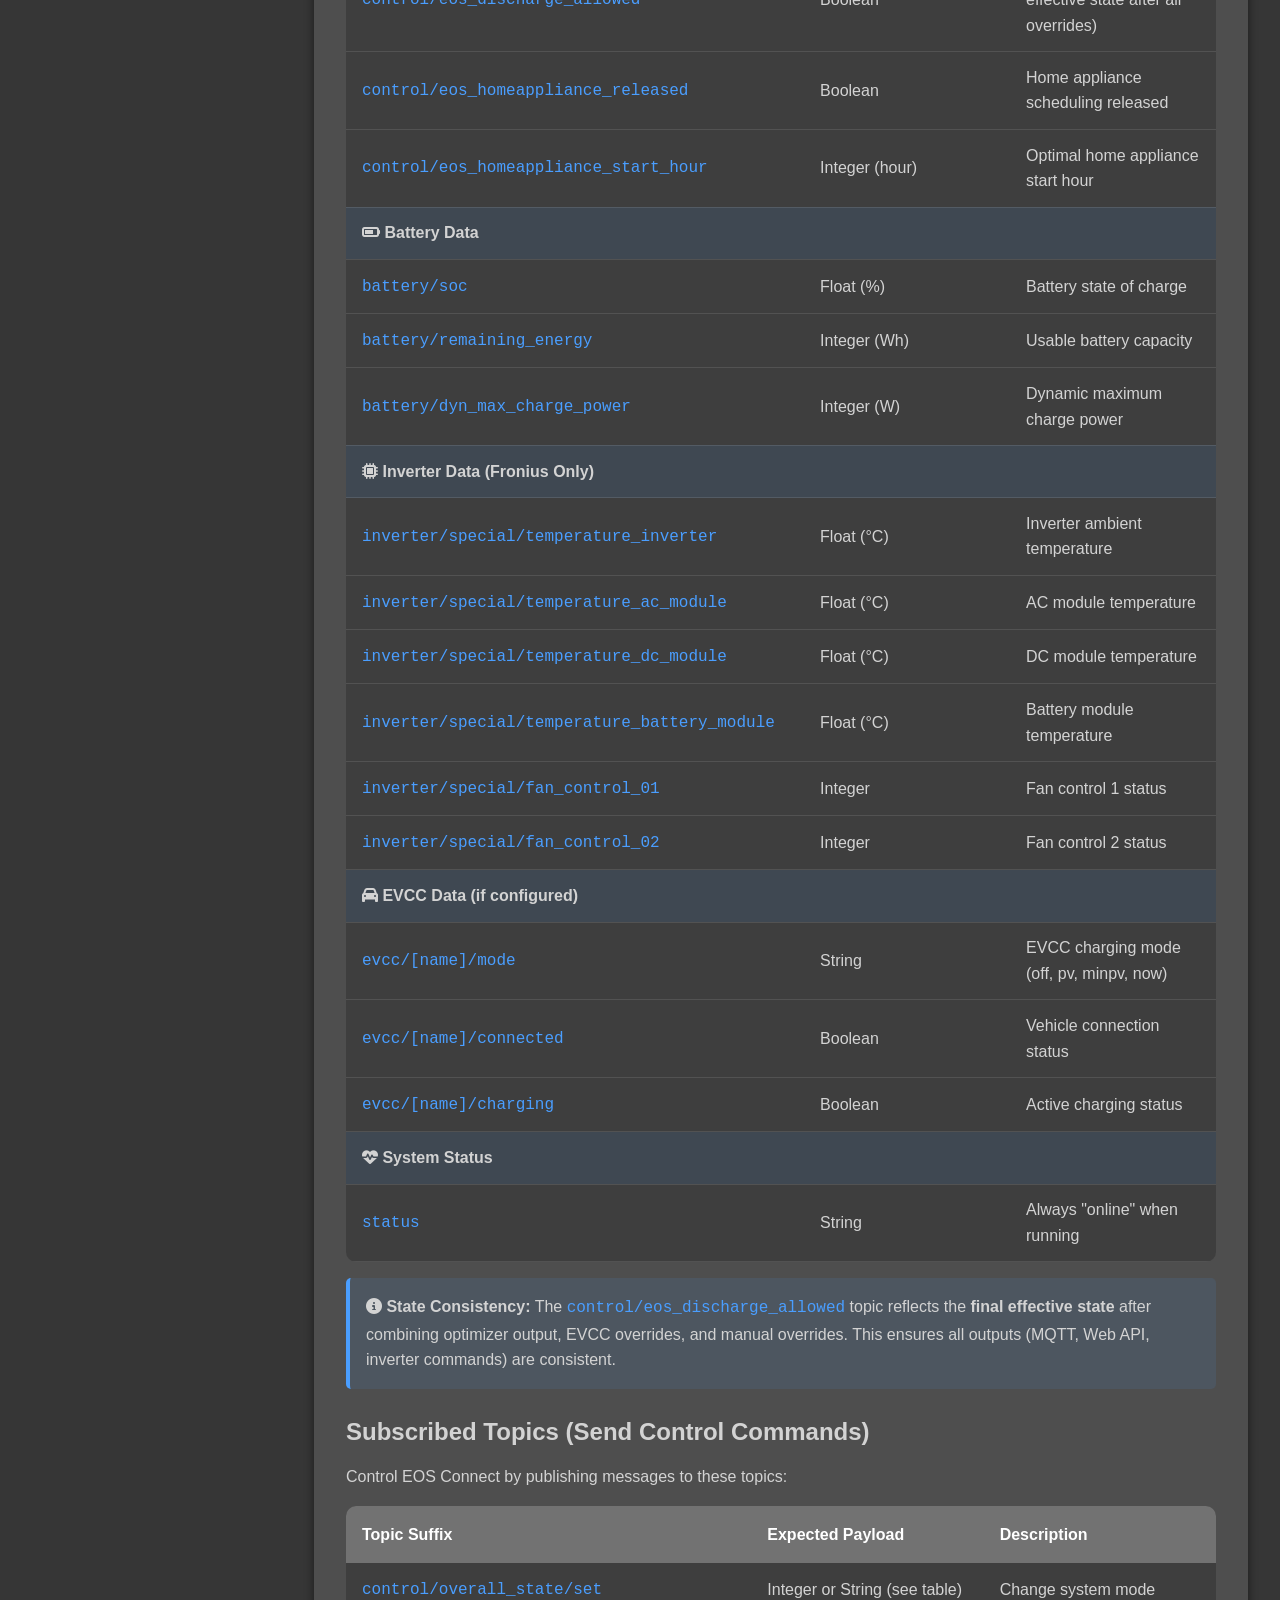
==== commit f9575c05: "chore: update version to 0.2.31 across documentation and configuration files" ====
--- a/docs/advanced/index.html
+++ b/docs/advanced/index.html
@@ -19,7 +19,7 @@
             <a href="../index.html" class="nav-logo">
                 <img src="../assets/images/icon.png" alt="EOS Connect" style="height: 48px; vertical-align: middle; margin-right: 8px;">
                 <span>EOS Connect</span>
-                <span class="version-badge">v0.2.29</span>
+                <span class="version-badge">v0.2.31</span>
             </a>
             <button class="mobile-menu-toggle" onclick="toggleMobileMenu()" aria-label="Toggle menu">
                 <i class="fas fa-bars"></i>
--- a/docs/assets/css/style.css
+++ b/docs/assets/css/style.css
@@ -322,6 +322,7 @@
     padding: 2rem;
     margin-bottom: 2rem;
     box-shadow: var(--box-shadow);
+    scroll-margin-top: 150px;
 }
 
 .content-section h2 {
